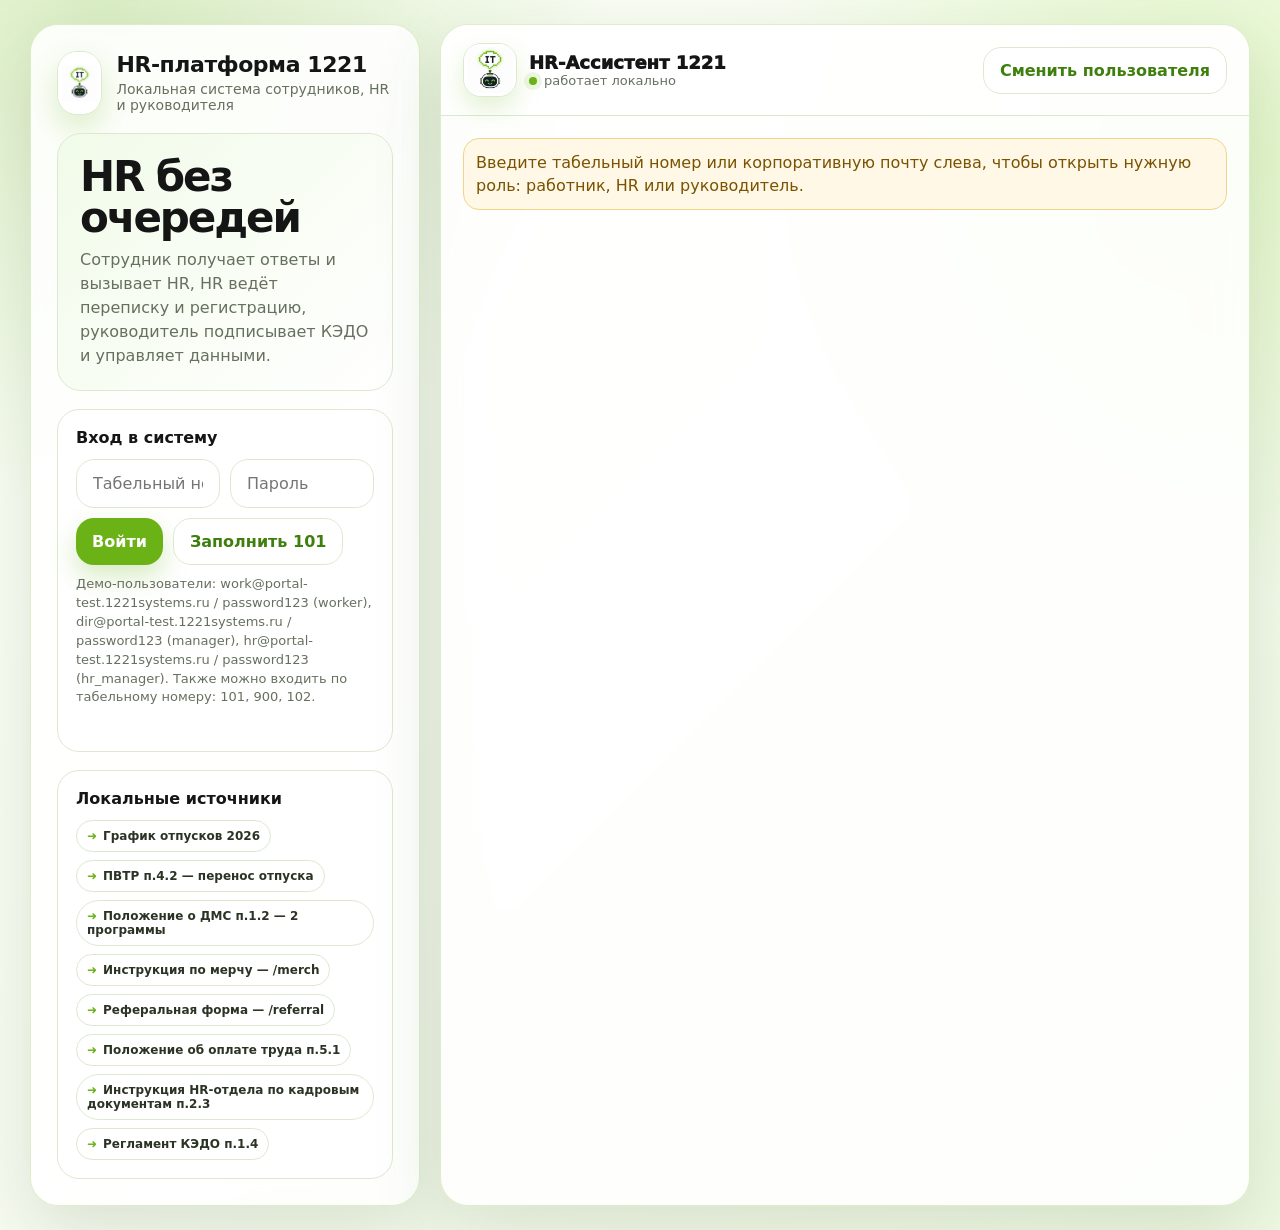
==== index.html @ bb14836f "МЕГА СУПЕР ОБНОВЛЕНИЕ КНОПКА ЧОРНЫЙ РАБОТАТЬ 2" ====
<!doctype html>
<html lang="ru">
<head>
    <meta charset="utf-8"/>
    <meta name="viewport" content="width=device-width, initial-scale=1"/>
    <title>HR‑платформа 1221</title>
    <style>
        :root {
            --green: #6AB216;
            --green-dark: #3f7f0d;
            --green-soft: #ecf8df;
            --green-neon: #9be53b;
            --ink: #151515;
            --ink-2: #2b3325;
            --muted: #66705f;
            --line: #dce9cf;
            --bg: #f7fbf1;
            --card: rgba(255, 255, 255, .88);
            --white: #fff;
            --danger: #b91c1c;
            --warn: #b7791f;
            --shadow: 0 24px 70px rgba(45, 76, 18, .14);
            --radius: 28px;
            --font: Inter, ui-sans-serif, system-ui, -apple-system, BlinkMacSystemFont, "Segoe UI", Arial, sans-serif;
        }

        * {
            box-sizing: border-box
        }

        html, body {
            min-height: 100%
        }

        body {
            margin: 0;
            font-family: var(--font);
            color: var(--ink);
            background: radial-gradient(circle at 8% 0%, rgba(106, 178, 22, .22), transparent 30%), radial-gradient(circle at 94% 12%, rgba(155, 229, 59, .22), transparent 28%), linear-gradient(135deg, #fbfff6 0%, var(--bg) 52%, #eef8e2 100%)
        }

        button, input, select, textarea {
            font: inherit
        }

        button {
            cursor: pointer;
            -webkit-tap-highlight-color: transparent
        }

        a {
            color: var(--green-dark);
            font-weight: 900;
            text-decoration: none
        }

        a:hover {
            text-decoration: underline
        }

        .shell {
            width: min(1220px, calc(100% - 32px));
            min-height: 100vh;
            margin: 0 auto;
            padding: 24px 0;
            display: grid;
            align-items: center
        }

        .app {
            display: grid;
            grid-template-columns:390px minmax(0, 1fr);
            gap: 20px;
            min-height: min(820px, calc(100vh - 48px))
        }

        .panel, .workspace {
            border: 1px solid rgba(106, 178, 22, .22);
            background: var(--card);
            border-radius: var(--radius);
            box-shadow: var(--shadow);
            backdrop-filter: blur(16px);
            overflow: hidden
        }

        .panel {
            padding: 26px;
            display: flex;
            flex-direction: column;
            gap: 18px
        }

        .workspace {
            display: grid;
            grid-template-rows:auto 1fr;
            min-width: 0
        }

        .brand {
            display: flex;
            gap: 14px;
            align-items: center
        }

        .logo {
            width: 64px;
            height: 64px;
            border-radius: 20px;
            display: grid;
            place-items: center;
            background: #fff;
            border: 1px solid var(--line);
            box-shadow: 0 14px 30px rgba(106, 178, 22, .22);
            overflow: hidden
        }

        .logo img {
            width: 100%;
            height: 100%;
            object-fit: contain;
            padding: 4px;
            background: #fff
        }

        .brand h1 {
            margin: 0;
            font-size: 22px;
            line-height: 1.05;
            letter-spacing: -.02em
        }

        .brand p {
            margin: 5px 0 0;
            color: var(--muted);
            font-size: 14px
        }

        .hero {
            padding: 22px;
            border-radius: 24px;
            background: linear-gradient(135deg, #f1fbe9, #fff);
            border: 1px solid var(--line)
        }

        .hero h2 {
            margin: 0 0 10px;
            font-size: clamp(28px, 5vw, 42px);
            line-height: .98;
            letter-spacing: -.05em
        }

        .hero p {
            margin: 0;
            color: var(--muted);
            line-height: 1.5
        }

        .card {
            padding: 18px;
            border-radius: 22px;
            border: 1px solid var(--line);
            background: rgba(255, 255, 255, .74)
        }

        .card h3 {
            margin: 0 0 12px;
            font-size: 16px
        }

        .row {
            display: flex;
            gap: 10px
        }

        .grid2 {
            display: grid;
            grid-template-columns:1fr 1fr;
            gap: 10px
        }

        .field {
            width: 100%;
            border: 1px solid var(--line);
            background: #fff;
            color: var(--ink);
            border-radius: 18px;
            outline: none;
            padding: 14px 16px;
            transition: .18s border, .18s box-shadow
        }

        .field:focus {
            border-color: var(--green);
            box-shadow: 0 0 0 4px rgba(106, 178, 22, .16)
        }

        textarea.field {
            min-height: 96px;
            resize: vertical
        }

        .btn {
            border: 0;
            border-radius: 18px;
            padding: 13px 16px;
            background: var(--green);
            color: #fff;
            font-weight: 900;
            transition: .18s transform, .18s filter, .18s box-shadow;
            box-shadow: 0 12px 26px rgba(106, 178, 22, .26);
            white-space: nowrap
        }

        .btn:hover {
            transform: translateY(-1px);
            filter: brightness(.98)
        }

        .btn.secondary {
            background: #fff;
            color: var(--green-dark);
            border: 1px solid var(--line);
            box-shadow: none
        }

        .btn.dark {
            background: var(--ink);
            box-shadow: 0 12px 26px rgba(21, 21, 21, .18);
            color: white;
        }

        .call-hr-btn {
            display: block;
            margin-left: auto;
            margin-right: auto;
            width: fit-content;
            min-width: 160px;
        }

        .btn.warn {
            background: #b7791f
        }

        .btn.danger {
            background: var(--danger)
        }

        .btn.small {
            padding: 8px 11px;
            border-radius: 13px;
            font-size: 13px
        }

        .hint {
            color: var(--muted);
            font-size: 13px;
            line-height: 1.45;
            margin-top: 10px
        }

        .error {
            color: var(--danger);
            font-size: 13px;
            min-height: 18px;
            margin-top: 8px
        }

        .ok {
            color: var(--green-dark);
            font-size: 13px;
            margin-top: 8px
        }

        .hidden {
            display: none !important
        }

        .employee-card {
            display: none
        }

        .employee-top {
            display: flex;
            gap: 12px;
            align-items: center
        }

        .mini-avatar {
            width: 48px;
            height: 48px;
            border-radius: 16px;
            background: var(--green-soft);
            color: var(--green-dark);
            display: grid;
            place-items: center;
            font-weight: 950;
            border: 1px solid var(--line)
        }

        .employee-name {
            font-weight: 950
        }

        .employee-meta {
            color: var(--muted);
            font-size: 13px;
            margin-top: 2px
        }

        .facts {
            display: grid;
            grid-template-columns:1fr 1fr;
            gap: 10px;
            margin-top: 14px
        }

        .fact {
            padding: 12px;
            border-radius: 16px;
            background: var(--green-soft);
            border: 1px solid var(--line)
        }

        .fact b {
            display: block;
            font-size: 20px;
            color: var(--green-dark)
        }

        .fact span {
            color: var(--muted);
            font-size: 12px
        }

        .role-pill {
            display: inline-flex;
            align-items: center;
            gap: 6px;
            padding: 6px 10px;
            border-radius: 999px;
            background: var(--green-soft);
            color: var(--green-dark);
            font-weight: 900;
            font-size: 12px;
            border: 1px solid var(--line)
        }

        .tag-list {
            display: flex;
            flex-wrap: wrap;
            gap: 8px
        }

        .tag {
            border: 1px solid var(--line);
            background: #fff;
            border-radius: 999px;
            padding: 8px 10px;
            color: var(--ink-2);
            font-size: 12px;
            font-weight: 750;
            text-align: left;
            transition: .18s border, .18s background, .18s transform, .18s color
        }

        .tag:hover {
            border-color: var(--green);
            background: var(--green-soft);
            color: var(--green-dark);
            transform: translateY(-1px)
        }

        .tag::before {
            content: "➜";
            color: var(--green);
            margin-right: 6px
        }

        .source-details {
            display: none;
            margin-top: 12px;
            padding: 14px;
            border: 1px dashed rgba(106, 178, 22, .45);
            border-radius: 18px;
            background: #fbfff6;
            color: var(--ink-2);
            line-height: 1.45;
            font-size: 13px
        }

        .source-details b {
            display: block;
            margin-bottom: 6px;
            color: var(--green-dark)
        }

        .topbar {
            padding: 18px 22px;
            border-bottom: 1px solid var(--line);
            display: flex;
            align-items: center;
            justify-content: space-between;
            gap: 12px;
            background: rgba(255, 255, 255, .62)
        }

        .bot-id {
            display: flex;
            gap: 12px;
            align-items: center;
            min-width: 0
        }

        .bot-avatar {
            flex: 0 0 auto;
            width: 54px;
            height: 54px;
            border-radius: 18px;
            display: grid;
            place-items: center;
            background: #fff;
            border: 1px solid var(--line);
            overflow: hidden;
            box-shadow: 0 12px 24px rgba(106, 178, 22, .18)
        }

        .bot-avatar img {
            width: 100%;
            height: 100%;
            object-fit: contain;
            padding: 3px;
            background: #fff
        }

        .bot-name {
            font-weight: 950;
            font-size: 18px;
            white-space: nowrap;
            overflow: hidden;
            text-overflow: ellipsis
        }

        .bot-status {
            color: var(--muted);
            font-size: 13px;
            display: flex;
            align-items: center;
            gap: 7px
        }

        .dot {
            width: 8px;
            height: 8px;
            border-radius: 50%;
            background: var(--green);
            box-shadow: 0 0 0 5px rgba(106, 178, 22, .12)
        }

        .content {
            min-height: 0;
            overflow: auto;
            padding: 22px
        }

        .tabs {
            display: flex;
            gap: 8px;
            flex-wrap: wrap
        }

        .tab {
            border: 1px solid var(--line);
            background: #fff;
            color: var(--ink-2);
            border-radius: 999px;
            padding: 9px 12px;
            font-weight: 900;
            font-size: 13px
        }

        .tab.active {
            background: var(--green);
            color: #fff;
            border-color: var(--green)
        }

        .chat-layout {
            display: grid;
            grid-template-rows:1fr auto auto;
            height: 100%;
            min-height: 600px
        }

        .messages {
            padding: 24px;
            overflow: auto;
            display: flex;
            flex-direction: column;
            gap: 14px;
            scroll-behavior: smooth
        }

        .msg-row {
            display: flex;
            gap: 10px;
            align-items: flex-end;
            max-width: 82%
        }

        .msg-row.user {
            align-self: flex-end;
            flex-direction: row-reverse
        }

        .msg-row.bot {
            align-self: flex-start
        }

        .bubble {
            padding: 14px 16px;
            border-radius: 20px;
            line-height: 1.48;
            white-space: pre-wrap;
            box-shadow: 0 10px 28px rgba(45, 76, 18, .08);
            border: 1px solid var(--line)
        }

        .bot .bubble {
            background: #fff;
            border-bottom-left-radius: 6px
        }

        .user .bubble {
            background: var(--green);
            color: #fff;
            border-color: var(--green);
            border-bottom-right-radius: 6px
        }

        .msg-avatar {
            width: 34px;
            height: 34px;
            border-radius: 12px;
            display: grid;
            place-items: center;
            background: var(--green-soft);
            color: var(--green-dark);
            font-size: 12px;
            font-weight: 950;
            flex: 0 0 auto;
            border: 1px solid var(--line);
            overflow: hidden
        }

        .msg-avatar img {
            width: 100%;
            height: 100%;
            object-fit: contain;
            padding: 2px;
            background: #fff
        }

        .user .msg-avatar {
            background: #fff;
            color: var(--green-dark)
        }

        .source {
            display: block;
            margin-top: 10px;
            padding-top: 10px;
            color: var(--green-dark);
            border-top: 1px dashed rgba(106, 178, 22, .36);
            font-size: 13px;
            font-style: italic
        }

        .quick {
            display: flex;
            flex-wrap: wrap;
            gap: 8px;
            padding: 0 24px 16px
        }

        .quick button {
            border: 1px solid var(--line);
            background: #fff;
            color: var(--ink-2);
            border-radius: 999px;
            padding: 9px 12px;
            font-size: 13px;
            font-weight: 750
        }

        .quick button::before {
            content: "➜";
            color: var(--green);
            margin-right: 6px
        }

        .composer {
            padding: 18px;
            display: flex;
            gap: 10px;
            border-top: 1px solid var(--line);
            background: rgba(255, 255, 255, .62)
        }

        .send-btn {
            width: 58px;
            display: grid;
            place-items: center;
            padding: 0;
            color: white
        }

        .pixel-arrow {
            display: inline-grid;
            grid-template-columns:repeat(5, 5px);
            grid-template-rows:repeat(5, 5px);
            width: 25px;
            height: 25px
        }

        .pixel-arrow i {
            width: 5px;
            height: 5px;
            display: block
        }

        .pixel-arrow i.on {
            background: currentColor
        }

        .typing {
            display: inline-flex;
            gap: 5px;
            align-items: center;
            padding: 4px 0
        }

        .typing span {
            width: 7px;
            height: 7px;
            border-radius: 50%;
            background: var(--green);
            animation: bounce 1s infinite ease-in-out
        }

        .typing span:nth-child(2) {
            animation-delay: .15s
        }

        .typing span:nth-child(3) {
            animation-delay: .3s
        }

        @keyframes bounce {
            0%, 80%, 100% {
                transform: translateY(0);
                opacity: .35
            }
            40% {
                transform: translateY(-5px);
                opacity: 1
            }
        }

        .module-grid {
            display: grid;
            grid-template-columns:repeat(2, minmax(0, 1fr));
            gap: 16px
        }

        .module {
            padding: 18px;
            border: 1px solid var(--line);
            background: #fff;
            border-radius: 24px
        }

        .module h3 {
            margin: 0 0 12px;
            font-size: 18px
        }

        .table-wrap {
            overflow: auto;
            border: 1px solid var(--line);
            border-radius: 18px;
            background: #fff
        }

        .data-table {
            width: 100%;
            border-collapse: collapse;
            min-width: 760px
        }

        .data-table th, .data-table td {
            padding: 12px;
            border-bottom: 1px solid var(--line);
            text-align: left;
            vertical-align: top;
            font-size: 14px
        }

        .data-table th {
            background: #f4faec;
            color: var(--green-dark);
            font-weight: 950
        }

        .data-table tr:last-child td {
            border-bottom: 0
        }

        .list {
            display: flex;
            flex-direction: column;
            gap: 10px
        }

        .item {
            border: 1px solid var(--line);
            border-radius: 18px;
            background: #fff;
            padding: 14px
        }

        .item-head {
            display: flex;
            justify-content: space-between;
            gap: 10px;
            align-items: flex-start
        }

        .muted {
            color: var(--muted)
        }

        .status {
            font-weight: 950;
            border-radius: 999px;
            padding: 5px 9px;
            font-size: 12px;
            background: var(--green-soft);
            color: var(--green-dark);
            border: 1px solid var(--line)
        }

        .status.pending {
            background: #fff8e7;
            color: #8a5a00
        }

        .status.signed {
            background: var(--green-soft);
            color: var(--green-dark)
        }

        .status.draft {
            background: #eef2ff;
            color: #3730a3
        }

        .hr-chat {
            display: grid;
            grid-template-columns:260px 1fr;
            gap: 14px;
            height: 100%;
            min-height: 570px
        }

        .chat-list {
            border: 1px solid var(--line);
            border-radius: 22px;
            background: #fff;
            padding: 10px;
            overflow: auto
        }

        .chat-person {
            width: 100%;
            text-align: left;
            border: 1px solid transparent;
            background: #fff;
            border-radius: 16px;
            padding: 10px;
            margin-bottom: 8px
        }

        .chat-person.active, .chat-person:hover {
            border-color: var(--green);
            background: var(--green-soft)
        }

        .chat-panel {
            border: 1px solid var(--line);
            border-radius: 22px;
            background: #fff;
            display: grid;
            grid-template-rows:auto 1fr auto;
            overflow: hidden
        }

        .chat-panel-head {
            padding: 14px 16px;
            border-bottom: 1px solid var(--line);
            display: flex;
            justify-content: space-between;
            align-items: center;
            gap: 10px
        }

        .hr-messages {
            padding: 16px;
            overflow: auto;
            display: flex;
            flex-direction: column;
            gap: 10px
        }

        .hr-msg {
            max-width: 75%;
            padding: 10px 12px;
            border-radius: 16px;
            background: #f7fbf1;
            border: 1px solid var(--line);
            white-space: pre-wrap
        }

        .hr-msg.me {
            align-self: flex-end;
            background: var(--green);
            color: #fff;
            border-color: var(--green)
        }

        .hr-msg.them {
            align-self: flex-start
        }

        .hr-composer {
            padding: 12px;
            border-top: 1px solid var(--line);
            display: flex;
            gap: 8px
        }

        .form-grid {
            display: grid;
            grid-template-columns:repeat(2, minmax(0, 1fr));
            gap: 10px
        }

        .full {
            grid-column: 1/-1
        }

        .kedo-form {
            display: grid;
            gap: 10px
        }

        .divider {
            height: 1px;
            background: var(--line);
            margin: 12px 0
        }

        .notice {
            padding: 12px;
            border-radius: 16px;
            background: #fff8e7;
            border: 1px solid #f1d48a;
            color: #7a5200;
            line-height: 1.45
        }

        @media (max-width: 980px) {
            .shell {
                width: min(100% - 20px, 760px);
                padding: 10px 0;
                align-items: start
            }

            .app {
                grid-template-columns:1fr;
                min-height: auto
            }

            .panel {
                order: 2;
                padding: 18px
            }

            .workspace {
                order: 1;
                min-height: 70vh
            }

            .module-grid {
                grid-template-columns:1fr
            }

            .hr-chat {
                grid-template-columns:1fr;
                height: auto
            }

            .msg-row {
                max-width: 94%
            }

            .messages {
                padding: 16px
            }

            .quick {
                padding: 0 16px 12px
            }

            .composer {
                padding: 12px
            }

            .topbar {
                padding: 16px
            }

            .content {
                padding: 16px
            }
        }

        @media (max-width: 560px) {
            .brand h1 {
                font-size: 19px
            }

            .hero {
                display: none
            }

            .row, .grid2, .form-grid {
                grid-template-columns:1fr;
                flex-direction: column
            }

            .btn {
                width: 100%
            }

            .send-btn {
                width: 54px;
                min-width: 54px
            }

            .composer .btn {
                width: 54px
            }

            .facts {
                grid-template-columns:1fr
            }

            .bot-name {
                font-size: 16px
            }

            .bot-status {
                display: none
            }

            .topbar {
                align-items: flex-start
            }

            .data-table {
                min-width: 700px
            }

            .tabs {
                overflow: auto;
                flex-wrap: nowrap;
                padding-bottom: 4px
            }

            .tab {
                white-space: nowrap
            }
        }

        @media (max-width: 720px) {
            body {
                overflow-x: hidden;
            }

            .app, .shell, .layout, .dashboard, .workspace {
                width: 100%;
                max-width: 100%;
                overflow-x: hidden;
            }

            .topbar, .app-header, .role-header, .cabinet-header, header {
                display: flex;
                align-items: center;
                gap: 10px;
                padding: 14px 12px;
                flex-wrap: wrap;
            }

            .topbar .brand, .app-header .brand, .cabinet-title, .role-title {
                min-width: 0;
                flex: 1 1 180px;
            }

            .topbar h1, .app-header h1, .cabinet-header h1, .role-header h1 {
                font-size: 22px;
                line-height: 1.15;
                margin: 0;
                white-space: normal;
                word-break: normal;
            }

            .logo, .bot-logo, .brand-logo, .avatar, .bot-avatar {
                width: 54px !important;
                height: 54px !important;
                min-width: 54px !important;
                border-radius: 18px;
                object-fit: contain;
                padding: 6px;
                background: #fff;
            }

            .logout-btn, .change-user-btn, button[onclick*="logout"], button[onclick*="switchUser"] {
                flex: 1 1 100%;
                width: 100%;
                min-height: 46px;
                margin-top: 8px;
                font-size: 15px;
                border-radius: 18px;
            }

            .tabs, .nav-tabs, .role-tabs, .quick-tabs {
                display: flex;
                gap: 8px;
                overflow-x: auto;
                padding: 8px 12px 12px;
                scrollbar-width: none;
            }

            .tabs::-webkit-scrollbar, .nav-tabs::-webkit-scrollbar, .role-tabs::-webkit-scrollbar, .quick-tabs::-webkit-scrollbar {
                display: none;
            }

            .tabs button, .nav-tabs button, .role-tabs button, .quick-tabs button {
                flex: 0 0 auto;
                white-space: nowrap;
                min-height: 42px;
                padding: 10px 16px;
                font-size: 14px;
                border-radius: 999px;
            }

            .chat, .chat-panel, .messages, .chat-messages {
                padding: 12px;
                width: 100%;
                max-width: 100%;
                overflow-x: hidden;
            }

            .message, .msg, .bubble, .message-bubble {
                max-width: 82% !important;
                font-size: 15px;
                line-height: 1.45;
                word-break: break-word;
            }

            .message.user, .msg.user, .bubble.user {
                margin-left: auto;
            }

            .message.bot, .msg.bot, .bubble.bot {
                margin-right: auto;
            }

            .chat-row, .message-row {
                gap: 8px;
                max-width: 100%;
            }

            .chat-row .avatar, .message-row .avatar, .bot-message .avatar {
                width: 34px !important;
                height: 34px !important;
                min-width: 34px !important;
                border-radius: 12px;
                padding: 4px;
            }

            .input-bar, .chat-input, .composer {
                position: sticky;
                bottom: 0;
                display: flex;
                gap: 8px;
                padding: 10px;
                background: rgba(250, 255, 246, 0.96);
                backdrop-filter: blur(10px);
            }

            .input-bar input, .chat-input input, .composer input, textarea {
                min-width: 0;
                flex: 1;
                font-size: 15px;
                border-radius: 16px;
            }

            .send-btn, .input-bar button, .chat-input button, .composer button {
                width: 48px;
                min-width: 48px;
                height: 48px;
                border-radius: 16px;
                padding: 0;
            }

            .card, .panel, .section, .source-card {
                border-radius: 22px;
                padding: 16px;
            }

            table {
                display: block;
                width: 100%;
                overflow-x: auto;
                white-space: nowrap;
            }
        }
    </style>
</head>
<body>
<div class="shell">
    <section class="app">
        <aside class="panel">
            <div class="brand">
                <div class="logo"><img src="assets/robot-logo.png" alt="Логотип HR-Ассистента"></div>
                <div><h1>HR‑платформа 1221</h1>
                    <p>Локальная система сотрудников, HR и руководителя</p></div>
            </div>
            <div class="hero"><h2>HR без очередей</h2>
                <p>Сотрудник получает ответы и вызывает HR, HR ведёт переписку и регистрацию, руководитель подписывает
                    КЭДО и управляет данными.</p></div>
            <div class="card" id="loginCard"><h3>Вход в систему</h3>
                <div class="row"><input class="field" id="loginInput" placeholder="Табельный номер или почта"><input
                        class="field" id="passwordInput" type="password" placeholder="Пароль"></div>
                <div class="row" style="margin-top:10px">
                    <button class="btn" id="loginBtn">Войти</button>
                    <button class="btn secondary" id="demoBtn">Заполнить 101</button>
                </div>
                <div class="hint">Демо-пользователи: work@portal-test.1221systems.ru / password123 (worker),
                    dir@portal-test.1221systems.ru / password123 (manager), hr@portal-test.1221systems.ru / password123
                    (hr_manager). Также можно входить по табельному номеру: 101, 900, 102.
                </div>
                <div class="error" id="loginError"></div>
            </div>
            <div class="card employee-card" id="profileCard">
                <div class="employee-top">
                    <div class="mini-avatar" id="profileAvatar">—</div>
                    <div>
                        <div class="employee-name" id="profileName">—</div>
                        <div class="employee-meta" id="profileMeta">—</div>
                        <div style="margin-top:6px"><span class="role-pill" id="profileRole">—</span></div>
                    </div>
                </div>
                <div class="facts">
                    <div class="fact"><b id="profileVacation">—</b><span>дней отпуска</span></div>
                    <div class="fact"><b id="profileTab">—</b><span>табельный номер</span></div>
                </div>
            </div>
            <div class="card" id="sourcesCard"><h3>Локальные источники</h3>
                <div class="tag-list" id="sourceTags"></div>
                <div class="source-details" id="sourceDetails"></div>
            </div>
        </aside>
        <main class="workspace">
            <header class="topbar">
                <div class="bot-id">
                    <div class="bot-avatar"><img src="assets/robot-logo.png" alt="HR-Ассистент 1221"></div>
                    <div>
                        <div class="bot-name" id="workspaceTitle">HR‑Ассистент 1221</div>
                        <div class="bot-status"><span class="dot"></span><span
                                id="workspaceStatus">работает локально</span></div>
                    </div>
                </div>
                <button class="btn secondary" id="logoutBtn">Сменить пользователя</button>
            </header>
            <div class="content" id="content"></div>
        </main>
    </section>
</div>
<script>
    const $ = id => document.getElementById(id);
    const logo = 'assets/robot-logo.png';
    const defaultUsers = [
        {
            id: '101',
            tab: '101',
            email: 'work@portal-test.1221systems.ru',
            password: 'password123',
            role: 'employee',
            fullName: 'Иван Иванов',
            firstName: 'Иван',
            lastName: 'Иванов',
            aliases: ['иван', 'ивана', 'ивану', 'иванов', 'иванова', 'иванову', 'ивановым', 'иванове'],
            vacationDays: 21,
            vacationTotalDays: 28,
            vacationStart: '03.08.2026',
            vacationEnd: '16.08.2026',
            birthday: null,
            children: null,
            isHR: false
        },
        {
            id: '102',
            tab: '102',
            email: 'hr@portal-test.1221systems.ru',
            password: 'password123',
            role: 'hr',
            fullName: 'Мария Директорова',
            firstName: 'Мария',
            lastName: 'Директорова',
            aliases: ['мария', 'марии', 'марию', 'директорова', 'директоровой', 'директорову', 'директоровым', 'директорове'],
            vacationDays: 14,
            vacationTotalDays: 28,
            vacationStart: '',
            vacationEnd: '',
            birthday: '12.05',
            children: null,
            isHR: true
        },
        {
            id: '103',
            tab: '103',
            email: 'petrov@portal-test.1221systems.ru',
            password: 'password123',
            role: 'employee',
            fullName: 'Андрей Петров',
            firstName: 'Андрей',
            lastName: 'Петров',
            aliases: ['андрей', 'андрея', 'андрею', 'петров', 'петрова', 'петрову', 'петровым', 'петрове'],
            vacationDays: 0,
            vacationTotalDays: 28,
            vacationStart: '',
            vacationEnd: '',
            birthday: null,
            children: '3 ребенка (8, 12, 15 лет)',
            isHR: false
        },
        {
            id: '900',
            tab: '900',
            email: 'dir@portal-test.1221systems.ru',
            password: 'password123',
            role: 'manager',
            fullName: 'Ольга Руководитель',
            firstName: 'Ольга',
            lastName: 'Руководитель',
            aliases: ['ольга', 'руководитель', 'руководителя'],
            vacationDays: 28,
            vacationTotalDays: 28,
            vacationStart: '',
            vacationEnd: '',
            birthday: null,
            children: null,
            isHR: false
        }
    ];
    const knowledgeBase = {
        vacation: {
            title: 'График отпусков 2026',
            summary: 'Персональный остаток отпуска и даты ближайшего отпуска.',
            path: '/docs/vacation-2026.pdf',
            example: 'Сколько у меня осталось дней отпуска?'
        },
        vacationTransfer: {
            title: 'ПВТР п.4.2 – перенос отпуска',
            summary: 'Перенос оформляется заявлением после согласования с руководителем и HR.',
            path: '/docs/pvtr.pdf#p4.2',
            example: 'Как перенести отпуск?'
        },
        sickLeave: {
            title: 'Положение об оплате больничных п.3.1',
            summary: 'Больничный оплачивается по электронному листку нетрудоспособности.',
            path: '/docs/sick-leave.docx#p3.1',
            example: 'Как оплачивается больничный?'
        },
        payslip: {
            title: 'Инструкция «Расчётный лист» п.2.1',
            summary: 'Расчётный лист скачивается в личном кабинете в разделе «Зарплата».',
            path: '/portal/payroll/payslip',
            example: 'Где скачать расчетный лист?'
        },
        merch: {
            title: 'Инструкция по мерчу – /merch',
            summary: 'Заказ мерча оформляется через раздел /merch с выбором товара и размера.',
            path: '/merch',
            example: 'Как заказать мерч?'
        },
        dms: {
            title: 'Положение о ДМС п.1.2 – 2 программы',
            summary: 'Доступны базовая и расширенная программы ДМС.',
            path: '/benefits/dms',
            example: 'Какие программы ДМС есть?'
        },
        referral: {
            title: 'Реферальная форма – /referral',
            summary: 'Рекомендация кандидата оформляется через форму /referral.',
            path: '/referral',
            example: 'Как порекомендовать друга?'
        },
        advance: {
            title: 'Положение об оплате труда п.5.1',
            summary: 'Аванс выплачивается 25 числа, зарплата — 10 числа следующего месяца.',
            path: '/docs/payroll-policy.docx#p5.1',
            example: 'Сколько дней до аванса?'
        },
        certificate: {
            title: 'Инструкция HR-отдела по кадровым документам п.2.3',
            summary: 'Справки передаются в HR лично, сканом или через внутреннюю форму.',
            path: '/docs/hr-documents.docx#p2.3',
            example: 'Куда нести справку?'
        },
        birthday: {
            title: 'Персональная карточка сотрудника',
            summary: 'Даты рождения берутся из карточек сотрудников локальной базы.',
            path: '/local/employees',
            example: 'Когда день рождения Директоровой?'
        },
        children: {
            title: 'Персональная карточка сотрудника',
            summary: 'Данные о детях берутся только из карточек сотрудников локальной базы.',
            path: '/local/employees',
            example: 'Сколько детей у Петрова?'
        },
        kedo: {
            title: 'Регламент КЭДО п.1.4',
            summary: 'Работник отправляет заявление, руководитель подписывает его в локальном кабинете.',
            path: '/docs/kedo-regulation.docx#p1.4',
            example: 'Отправить заявление на отпуск'
        },
        fallback: {
            title: 'Контакт HR-поддержки',
            summary: 'Если ответа нет в базе, вопрос передаётся HR.',
            path: 'mailto:hr@1221systems.ru',
            example: 'Написать в HR'
        }
    };
    const sourceKeys = ['vacation', 'vacationTransfer', 'dms', 'merch', 'referral', 'advance', 'certificate', 'kedo'];
    const hrContact = 'hr@1221systems.ru';
    let state, currentUser, selectedHrChat = null, currentTab = '';

    function loadState() {
        try {
            state = JSON.parse(localStorage.getItem('hr1221State') || 'null')
        } catch (e) {
        }
        if (!state) {
            state = {users: defaultUsers, hrChats: {}, requests: {}, applications: [], botMessages: {}};
            saveState()
        }
        ensureState()
    }

    function ensureState() {
        state.users = state.users || [];
        state.hrChats = state.hrChats || {};
        state.requests = state.requests || {};
        state.applications = state.applications || [];
        state.botMessages = state.botMessages || {};
        // Мягкая миграция демо-пользователей: сохраняет созданных пользователей, но чинит обязательные демо-аккаунты.
        defaultUsers.forEach(seed => {
            let u = state.users.find(x => String(x.tab) === String(seed.tab) || normalize(x.email) === normalize(seed.email) || String(x.id) === String(seed.id));
            if (!u) {
                state.users.push({...seed});
                return;
            }
            Object.assign(u, {
                id: seed.id,
                tab: seed.tab,
                email: seed.email,
                password: seed.password,
                role: seed.role,
                isHR: seed.isHR,
                firstName: seed.firstName,
                lastName: seed.lastName
            });
            if (!u.fullName) u.fullName = seed.fullName;
            if (u.vacationDays === undefined || u.vacationDays === null) u.vacationDays = seed.vacationDays;
            if (!u.vacationTotalDays) u.vacationTotalDays = seed.vacationTotalDays;
            if (!u.vacationStart) u.vacationStart = seed.vacationStart;
            if (!u.vacationEnd) u.vacationEnd = seed.vacationEnd;
            if (!u.aliases || !u.aliases.length) u.aliases = seed.aliases;
            if (!u.birthday) u.birthday = seed.birthday;
            if (!u.children) u.children = seed.children;
        });
        state.users.forEach(u => {
            if (!u.id) u.id = u.tab;
            if (u.role === 'hr') u.isHR = true;
            if (!u.password) u.password = 'password123';
            if (!u.vacationTotalDays) u.vacationTotalDays = 28;
            if (!u.aliases) u.aliases = makeAliases(u.fullName || '')
        });
    }

    function saveState() {
        localStorage.setItem('hr1221State', JSON.stringify(state))
    }

    function initials(n) {
        return (n || '??').split(' ').filter(Boolean).slice(0, 2).map(x => x[0]).join('').toUpperCase()
    }

    function normalize(t) {
        return String(t || '').toLowerCase().replace(/ё/g, 'е').replace(/[.,!?;:()«»"']/g, ' ').replace(/\s+/g, ' ').trim()
    }

    function makeAliases(name) {
        const n = normalize(name).split(' ');
        const arr = [...n];
        n.forEach(x => {
            arr.push(x + 'а', x + 'у', x + 'ой', x + 'ым', x + 'е')
        });
        return [...new Set(arr.filter(Boolean))]
    }

    function roleName(r) {
        return r === 'manager' ? 'Руководитель' : r === 'hr' ? 'HR' : 'Работник'
    }

    function roleHint() {
        return currentUser ? `${roleName(currentUser.role)} • локальный режим` : 'работает локально'
    }

    function setProfile() {
        const shown = !!currentUser;
        $('profileCard').style.display = shown ? 'block' : 'none';
        if (!shown) return;
        $('profileAvatar').textContent = initials(currentUser.fullName);
        $('profileName').textContent = currentUser.fullName;
        $('profileMeta').textContent = `${currentUser.email} • таб. № ${currentUser.tab}`;
        $('profileRole').textContent = roleName(currentUser.role);
        $('profileVacation').textContent = currentUser.vacationDays ?? '—';
        $('profileTab').textContent = currentUser.tab;
        $('workspaceStatus').textContent = roleHint()
    }

    function renderSources() {
        const box = $('sourceTags');
        box.innerHTML = '';
        sourceKeys.forEach(k => {
            const b = document.createElement('button');
            b.className = 'tag';
            b.type = 'button';
            b.textContent = knowledgeBase[k].title.replace(' – ', ' — ');
            b.onclick = () => openSource(k);
            box.appendChild(b)
        })
    }

    function openSource(k) {
        const s = knowledgeBase[k];
        const d = $('sourceDetails');
        d.style.display = 'block';
        d.innerHTML = `<b>${s.title}</b><div>${s.summary}</div><div style="margin-top:8px">Путь: <a href="#">${s.path}</a></div><div style="margin-top:8px">Пример: «${s.example}»</div>`;
        if (currentUser?.role === 'employee') botReply(`Открываю локальный источник: ${s.title}\n\n${s.summary}\n\nПуть в демо-базе: ${s.path}\n\nМожете спросить: «${s.example}».`, s.title)
    }

    function login() {
        const login = normalize($('loginInput').value);
        const pass = $('passwordInput').value || '';
        const u = state.users.find(x => normalize(x.tab) === login || normalize(x.email) === login);
        if (!u || u.password !== pass) {
            $('loginError').textContent = 'Пользователь не найден или пароль неверный.';
            return
        }
        $('loginError').textContent = '';
        currentUser = u;
        setProfile();
        renderApp()
    }

    function logout() {
        currentUser = null;
        selectedHrChat = null;
        setProfile();
        $('content').innerHTML = '<div class="notice">Введите табельный номер или корпоративную почту слева, чтобы открыть нужную роль: работник, HR или руководитель.</div>';
        $('workspaceTitle').textContent = 'HR‑Ассистент 1221';
        $('workspaceStatus').textContent = 'работает локально'
    }

    $('loginBtn').onclick = login;
    $('passwordInput').addEventListener('keydown', e => {
        if (e.key === 'Enter') login()
    });
    $('loginInput').addEventListener('keydown', e => {
        if (e.key === 'Enter') login()
    });
    $('logoutBtn').onclick = logout;
    $('demoBtn').onclick = () => {
        $('loginInput').value = 'work@portal-test.1221systems.ru';
        $('passwordInput').value = 'password123'
    };

    function renderApp() {
        if (!currentUser) return logout();
        if (currentUser.role === 'manager') renderManager(); else if (currentUser.role === 'hr') renderHR(); else renderEmployee()
    }

    function setWorkspace(title) {
        $('workspaceTitle').textContent = title;
        $('workspaceStatus').textContent = roleHint()
    }

    function employeeTabs(active = 'bot') {
        currentTab = active;
        return `<div class="tabs"><button class="tab ${active === 'bot' ? 'active' : ''}" onclick="renderEmployee('bot')">HR‑бот</button><button class="tab ${active === 'hrchat' ? 'active' : ''}" onclick="renderEmployee('hrchat')">Чат с HR</button><button class="tab ${active === 'kedo' ? 'active' : ''}" onclick="renderEmployee('kedo')">КЭДО</button></div>`
    }

    function managerTabs(active = 'users') {
        return `<div class="tabs"><button class="tab ${active === 'users' ? 'active' : ''}" onclick="renderManager('users')">Работники</button><button class="tab ${active === 'register' ? 'active' : ''}" onclick="renderManager('register')">Регистрация</button><button class="tab ${active === 'docs' ? 'active' : ''}" onclick="renderManager('docs')">Подписание документов</button></div>`
    }

    function hrTabs(active = 'chats') {
        return `<div class="tabs"><button class="tab ${active === 'chats' ? 'active' : ''}" onclick="renderHR('chats')">Переписка</button><button class="tab ${active === 'users' ? 'active' : ''}" onclick="renderHR('users')">Работники</button><button class="tab ${active === 'register' ? 'active' : ''}" onclick="renderHR('register')">Регистрация</button></div>`
    }

    function renderEmployee(tab = 'bot') {
        setWorkspace('Кабинет работника');
        if (tab === 'bot') return renderEmployeeBot();
        if (tab === 'hrchat') return renderWorkerHrChat();
        if (tab === 'kedo') return renderWorkerKedo()
    }

    function renderEmployeeBot() {
        const messages = state.botMessages[currentUser.id] || [];
        let html = `${employeeTabs('bot')}<div class="chat-layout"><div class="messages" id="messages"></div><div class="quick" id="quick"></div><form class="composer" id="composer"><input class="field" id="questionInput" placeholder="Напишите вопрос HR‑Ассистенту 1221" autocomplete="off"><button class="btn send-btn" aria-label="Отправить"><span class="pixel-arrow"><i></i><i></i><i class="on"></i><i></i><i></i><i></i><i></i><i></i><i class="on"></i><i></i><i class="on"></i><i class="on"></i><i class="on"></i><i class="on"></i><i class="on"></i><i></i><i></i><i></i><i class="on"></i><i></i><i></i><i></i><i class="on"></i><i></i><i></i></span></button></form></div>`;
        $('content').innerHTML = html;
        const box = $('messages');
        if (!messages.length) {
            botReply(`👋 Здравствуйте, ${currentUser.fullName}!\nЯ HR‑Ассистент 1221. Работаю локально и отвечаю по базе знаний HR.\nЧем могу помочь?\nНапример, вы можете спросить:\n• Сколько у меня дней отпуска?\n• Хочу в отпуск летом\n• Куда нести справку?\n• Сколько дней до аванса?\n• Как порекомендовать друга?`, 'Локальная база сотрудников 1221', false)
        } else messages.forEach(m => addChatBubble(box, m.role, m.text, m.source, false));
        renderQuick();
        $('composer').onsubmit = e => {
            e.preventDefault();
            askBot()
        };
        setTimeout(() => box.scrollTop = box.scrollHeight, 0)
    }

    function addChatBubble(box, role, text, source, store = true) {
        const row = document.createElement('div');
        row.className = `msg-row ${role}`;
        const av = document.createElement('div');
        av.className = 'msg-avatar';
        if (role === 'bot') {
            av.innerHTML = `<img src="${logo}" alt="бот">`
        } else av.textContent = initials(currentUser?.fullName || 'Я');
        const b = document.createElement('div');
        b.className = 'bubble';
        b.textContent = text;
        if (source) {
            const s = document.createElement('span');
            s.className = 'source';
            s.textContent = `Основание: ${source}`;
            b.appendChild(s)
        }
        row.append(av, b);
        box.appendChild(row);
        box.scrollTop = box.scrollHeight;
        if (store && currentUser?.role === 'employee') {
            state.botMessages[currentUser.id] = state.botMessages[currentUser.id] || [];
            state.botMessages[currentUser.id].push({role, text, source});
            saveState()
        }
    }

    function botReply(text, source, store = true) {
        const box = $('messages');
        if (!box) return;
        const typing = document.createElement('div');
        typing.className = 'msg-row bot';
        typing.innerHTML = `<div class="msg-avatar"><img src="${logo}" alt="бот"></div><div class="bubble"><span class="typing"><span></span><span></span><span></span></span></div>`;
        box.appendChild(typing);
        box.scrollTop = box.scrollHeight;
        setTimeout(() => {
            typing.remove();
            addChatBubble(box, 'bot', text, source, store)
        }, 220)
    }

    function renderQuick() {
        const q = ['Сколько у меня дней отпуска?', 'Остаток отпуска', 'Сколько дней до аванса?', 'Как оплачивается больничный?', 'Где скачать расчетный лист?', 'Вызвать HR'];
        const quick = $('quick');
        quick.innerHTML = '';
        q.forEach(x => {
            const b = document.createElement('button');
            b.type = 'button';
            b.textContent = x;
            b.onclick = () => {
                if (x === 'Вызвать HR') callHR(); else askBot(x)
            };
            quick.appendChild(b)
        });
        const hr = document.createElement('button');
        hr.className = 'btn dark small call-hr-btn';
        hr.textContent = 'Вызвать HR';
        hr.onclick = callHR;
        quick.appendChild(hr)
    }

    function askBot(text) {
        const input = $('questionInput');
        const q = (text || input.value).trim();
        if (!q) return;
        addChatBubble($('messages'), 'user', q, '');
        if (input) input.value = '';
        const r = answerQuestion(q);
        botReply(r.text, r.source, true);
        if (r.hrButton) {
            setTimeout(() => {
                const btn = document.createElement('button');
                btn.className = 'btn dark small call-hr-btn';
                btn.textContent = 'Вызвать HR';
                btn.onclick = callHR;
                const box = $('messages');
                const row = document.createElement('div');
                row.className = 'msg-row bot';
                row.innerHTML = `<div class="msg-avatar"><img src="${logo}"></div>`;
                const bub = document.createElement('div');
                bub.className = 'bubble';
                bub.textContent = 'Могу передать вопрос HR.';
                bub.appendChild(document.createElement('br'));
                bub.appendChild(btn);
                row.appendChild(bub);
                box.appendChild(row);
                box.scrollTop = box.scrollHeight
            }, 260)
        }
    }

    function findMentioned(text) {
        const n = normalize(text);
        return state.users.find(u => (u.aliases || []).some(a => a && n.includes(normalize(a))))
    }

    function has(t, arr) {
        return arr.some(x => t.includes(x))
    }

    function detectIntent(raw) {
        const t = normalize(raw);
        const hasVacation = t.includes('отпуск');
        const asksDays = /сколько|остат|остал|дн(ей|я|и)|мой/.test(t);
        if (has(t, ['сколько дней до аванс', 'через сколько аванс', 'до аванса'])) return 'advanceDays';
        if (has(t, ['когда аванс', 'аванс'])) return 'advance';
        if (hasVacation && /всего|положено|за год|годовой/.test(t)) return 'vacationTotal';
        if (hasVacation && asksDays) return 'vacationBalance';
        if (has(t, ['сколько у меня дней отпуска', 'сколько дней отпуска', 'остаток отпуска', 'сколько осталось отпуска', 'сколько отпуска', 'мой отпуск', 'дни отпуска'])) return 'vacationBalance';
        if (has(t, ['хочу в отпуск', 'летом в отпуск', 'отпуск летом'])) return 'vacationPlan';
        if (has(t, ['перенести отпуск', 'перенос отпуска'])) return 'transfer';
        if (has(t, ['день рождения', 'др коллег'])) return 'birthday';
        if (has(t, ['сколько детей', 'дети у', 'ребенок', 'ребенка', 'детей'])) return 'children';
        if (has(t, ['мерч', 'магазин мерча', 'заказать мерч'])) return 'merch';
        if (has(t, ['дмс', 'страховк', 'медицинск'])) return 'dms';
        if (has(t, ['порекомендовать друга', 'рефераль', 'рекомендовать друга', 'друга на вакансию'])) return 'referral';
        if (has(t, ['больничн', 'лист нетрудоспособности'])) return 'sickLeave';
        if (has(t, ['расчетный лист', 'расчетный листок', 'расчётный лист', 'где скачать'])) return 'payslip';
        if (has(t, ['справк', 'куда нести'])) return 'certificate';
        if (has(t, ['адаптац', 'новичк'])) return 'adaptation';
        if (has(t, ['реквизит'])) return 'requisites';
        if (has(t, ['график работ', 'режим работ'])) return 'schedule';
        if (has(t, ['оформить сотрудника', 'прием сотрудника', 'приём сотрудника'])) return 'hiring';
        if (has(t, ['стажировк'])) return 'internship';
        if (has(t, ['материальн'])) return 'liability';
        if (has(t, ['преми'])) return 'bonus';
        return 'unknown'
    }

    function answerQuestion(q) {
        const intent = detectIntent(q);
        const m = findMentioned(q);
        const src = k => knowledgeBase[k].title;
        switch (intent) {
            case'vacationTotal':
                return {
                    text: `Всего по стандартному графику вам положено ${currentUser.vacationTotalDays} календарных дней отпуска в год. Сейчас доступный остаток: ${currentUser.vacationDays} ${dayWord(currentUser.vacationDays)}.`,
                    source: src('vacation')
                };
            case'vacationBalance':
                return {
                    text: `У вас осталось ${currentUser.vacationDays} ${dayWord(currentUser.vacationDays)} отпуска.${currentUser.vacationStart ? `\nБлижайший отпуск запланирован на период: ${currentUser.vacationStart} — ${currentUser.vacationEnd}.` : ''}`,
                    source: src('vacation')
                };
            case'vacationPlan':
                return {
                    text: 'Для отпуска летом нужно проверить доступные даты в графике и согласовать период с руководителем. Затем подайте заявление на перенос/планирование отпуска через КЭДО в этом кабинете. Если даты конфликтуют с графиком, вопрос согласует HR.',
                    source: src('vacationTransfer')
                };
            case'transfer':
                return {
                    text: 'Чтобы перенести отпуск: 1) согласуйте новые даты с руководителем; 2) подайте заявление через КЭДО; 3) дождитесь подписания руководителем и подтверждения HR. Если по документам нельзя ответить однозначно, обратитесь к инспектору по кадрам.',
                    source: src('vacationTransfer')
                };
            case'birthday':
                if (!m) return {
                    text: 'Уточните, пожалуйста, фамилию или имя коллеги. Например: «Когда день рождения Директоровой?»',
                    source: src('birthday')
                };
                return {
                    text: m.birthday ? `День рождения сотрудника ${m.fullName}: ${m.birthday}.` : `В локальной карточке сотрудника ${m.fullName} дата рождения не указана.`,
                    source: src('birthday')
                };
            case'children':
                if (!m) return {
                    text: 'Уточните, пожалуйста, фамилию сотрудника. Например: «Сколько детей у Петрова?»',
                    source: src('children')
                };
                return {
                    text: m.children ? `У сотрудника ${m.fullName}: ${m.children}.` : `В локальной базе нет подтверждённых данных о детях сотрудника ${m.fullName}. Я не буду подставлять данные из отпусков, зарплаты или карточек других сотрудников.`,
                    source: src('children')
                };
            case'merch':
                return {
                    text: 'Оформить заказ в магазине мерча можно в разделе /merch. Выберите товар, размер и количество, заполните форму заказа и отправьте заявку. После подтверждения HR сообщит статус, наличие и способ получения.',
                    source: src('merch')
                };
            case'dms':
                return {
                    text: 'Доступны 2 программы ДМС: базовая и расширенная. Базовая включает основные медицинские услуги, расширенная — увеличенный перечень клиник и дополнительных опций. Детали: «Кафетерий льгот» → «Программа ДМС».',
                    source: src('dms')
                };
            case'referral':
                return {
                    text: `Чтобы порекомендовать друга на вакансию, заполните форму /referral. Укажите ФИО и контакты кандидата, вакансию и короткий комментарий. Для дополнительных вопросов: ${hrContact}.`,
                    source: src('referral')
                };
            case'advanceDays': {
                const info = daysUntilAdvance();
                return {
                    text: `${info.days === 0 ? 'Аванс сегодня' : `До ближайшего аванса осталось ${info.days} ${dayWord(info.days)}`}. Ближайшая дата выплаты: ${formatDateRu(info.payment)}. Если 25-е выпадает на выходной, выплата производится накануне.`,
                    source: src('advance')
                }
            }
            case'advance':
                return {
                    text: 'Аванс выплачивается 25 числа текущего месяца. Окончательный расчёт заработной платы производится 10 числа следующего месяца. Если дата выплаты приходится на выходной, выплата производится накануне.',
                    source: src('advance')
                };
            case'sickLeave':
                return {
                    text: 'Больничный оплачивается на основании электронного листка нетрудоспособности. Сообщите номер ЭЛН HR/бухгалтерии, чтобы данные проверили и передали в расчёт. Размер оплаты зависит от страхового стажа и действующего положения.',
                    source: src('sickLeave')
                };
            case'payslip':
                return {
                    text: 'Расчётный лист можно скачать во внутреннем личном кабинете в разделе «Зарплата» → «Расчётные листы». Выберите месяц и нажмите «Скачать PDF».',
                    source: src('payslip')
                };
            case'certificate':
                return {
                    text: `Справку или кадровый документ нужно передать в HR-отдел: лично, сканом или через внутреннюю форму обращения. Укажите табельный номер и тип документа. Для нестандартных справок напишите HR: ${hrContact}.`,
                    source: src('certificate')
                };
            case'adaptation':
                return {
                    text: 'Для адаптации нового сотрудника используйте памятку новичка: контакты HR, базовая информация о компании, график работы, реквизиты и внутренние разделы. Начните с проверки доступа к почте, порталу и личному кабинету.',
                    source: 'Памятка нового сотрудника п.1.1'
                };
            case'requisites':
                return {
                    text: 'Реквизиты компании размещены в карточке организации на внутреннем портале: юридический адрес, ИНН/КПП и банковские реквизиты.',
                    source: 'Карточка организации на внутреннем портале'
                };
            case'schedule':
                return {
                    text: 'Режим работы определяется ПВТР. Индивидуальные режимы и сменность фиксируются в трудовом договоре или дополнительном соглашении.',
                    source: 'ПВТР п.3.1'
                };
            case'hiring':
                return {
                    text: 'Для оформления сотрудника руководитель передаёт HR заявку на приём, данные кандидата, дату выхода и условия работы. HR проверяет документы, готовит трудовой договор и организует онбординг.',
                    source: 'Регламент оформления сотрудников п.2.1'
                };
            case'internship':
                return {
                    text: 'Стажировка оформляется через HR: руководитель согласует наставника, срок, задачи и критерии прохождения. По итогам фиксируется решение о дальнейшем оформлении или завершении стажировки.',
                    source: 'Положение о стажировке п.1.3'
                };
            case'liability':
                return {
                    text: 'Материальная ответственность оформляется только для ролей и задач, где это предусмотрено локальными документами. Нужен перечень имущества и договор/акт, подготовленный HR или ответственным подразделением.',
                    source: 'Положение о материальной ответственности п.2.4'
                };
            case'bonus':
                return {
                    text: 'Условия премирования зависят от роли, KPI и действующего положения о премировании. Для конкретной выплаты уточните период и тип премии.',
                    source: 'Положение о премировании п.1.1'
                };
            default:
                return {
                    text: `Я не нашёл точный ответ в локальной базе знаний и не буду выдумывать факты. Можно передать вопрос в HR: ${hrContact}.`,
                    source: src('fallback'),
                    hrButton: true
                }
        }
    }

    function callHR() {
        state.requests[currentUser.id] = {
            workerId: currentUser.id,
            createdAt: new Date().toISOString(),
            status: 'open'
        };
        state.hrChats[currentUser.id] = state.hrChats[currentUser.id] || [];
        state.hrChats[currentUser.id].push({
            from: 'system',
            text: `${currentUser.fullName} вызвал HR из кабинета работника.`,
            time: new Date().toISOString()
        });
        saveState();
        botReply('HR вызван. Я открыл отдельный чат с HR — история переписки будет сохранена локально.', 'Контакт HR-поддержки', true);
        setTimeout(() => renderEmployee('hrchat'), 500)
    }

    function renderWorkerHrChat() {
        setWorkspace('Чат с HR');
        $('content').innerHTML = `${employeeTabs('hrchat')}<div class="module" style="margin-top:16px;height:calc(100% - 58px);display:grid;grid-template-rows:auto 1fr auto"><div class="item-head"><div><h3>Переписка с HR</h3><div class="muted">История сохраняется в localStorage браузера.</div></div><div><button class="btn dark small call-hr-btn" onclick="callHRFromChat()">Вызвать HR</button> <button class="btn dark small call-hr-btn" onclick="clearWorkerHrChat()">Очистить чат с HR</button></div></div><div class="hr-messages" id="workerHrMessages"></div><form class="hr-composer" id="workerHrForm"><input class="field" id="workerHrInput" placeholder="Сообщение HR"><button class="btn">Отправить</button></form></div>`;
        renderWorkerHrMessages();
        $('workerHrForm').onsubmit = e => {
            e.preventDefault();
            const inp = $('workerHrInput');
            const text = inp.value.trim();
            if (!text) return;
            state.hrChats[currentUser.id] = state.hrChats[currentUser.id] || [];
            state.hrChats[currentUser.id].push({from: 'worker', text, time: new Date().toISOString()});
            state.requests[currentUser.id] = {
                workerId: currentUser.id,
                createdAt: new Date().toISOString(),
                status: 'open'
            };
            saveState();
            inp.value = '';
            renderWorkerHrMessages()
        }
    }

    function callHRFromChat() {
        state.requests[currentUser.id] = {
            workerId: currentUser.id,
            createdAt: new Date().toISOString(),
            status: 'open'
        };
        state.hrChats[currentUser.id] = state.hrChats[currentUser.id] || [];
        state.hrChats[currentUser.id].push({
            from: 'system',
            text: `${currentUser.fullName} повторно вызвал HR.`,
            time: new Date().toISOString()
        });
        saveState();
        renderWorkerHrMessages()
    }

    function renderWorkerHrMessages() {
        const box = $('workerHrMessages');
        if (!box) return;
        const arr = state.hrChats[currentUser.id] || [];
        box.innerHTML = arr.length ? '' : '<div class="notice">Пока сообщений нет. Нажмите «Вызвать HR» или напишите сообщение.</div>';
        arr.forEach(m => {
            const div = document.createElement('div');
            div.className = 'hr-msg ' + (m.from === 'worker' ? 'me' : 'them');
            div.textContent = (m.from === 'hr' ? 'HR: ' : m.from === 'system' ? 'Система: ' : 'Вы: ') + m.text;
            box.appendChild(div)
        });
        box.scrollTop = box.scrollHeight
    }

    function clearWorkerHrChat() {
        if (!confirm('Очистить историю чата с HR для этого работника?')) return;
        state.hrChats[currentUser.id] = [];
        state.requests[currentUser.id] = {
            workerId: currentUser.id,
            createdAt: new Date().toISOString(),
            status: 'open'
        };
        saveState();
        renderWorkerHrMessages()
    }

    function renderWorkerKedo() {
        setWorkspace('КЭДО работника');
        const apps = state.applications.filter(a => a.workerId === currentUser.id).sort((a, b) => b.createdAt.localeCompare(a.createdAt));
        $('content').innerHTML = `${employeeTabs('kedo')}<div class="module-grid" style="margin-top:16px"><div class="module"><h3>Отправить заявление</h3><form class="kedo-form" id="kedoForm"><select class="field" id="kedoType"><option>Заявление на отпуск</option><option>Заявление на перенос отпуска</option><option>Заявление на справку</option><option>Другое заявление</option></select><textarea class="field" id="kedoText" placeholder="Текст заявления"></textarea><button class="btn">Отправить руководителю на подпись</button></form><div class="hint">Подписать заявление может только руководитель.</div></div><div class="module"><h3>Мои заявления</h3><div class="list">${apps.map(appCard).join('') || '<div class="notice">Заявлений пока нет.</div>'}</div></div></div>`;
        $('kedoForm').onsubmit = e => {
            e.preventDefault();
            const type = $('kedoType').value;
            const text = $('kedoText').value.trim();
            if (!text) return alert('Введите текст заявления');
            state.applications.push({
                id: 'app' + Date.now(),
                workerId: currentUser.id,
                workerName: currentUser.fullName,
                type,
                text,
                status: 'pending',
                createdAt: new Date().toISOString(),
                signedAt: null,
                signedBy: null
            });
            saveState();
            renderWorkerKedo()
        }
    }

    function appCard(a) {
        return `<div class="item"><div class="item-head"><b>${a.type}</b><span class="status ${a.status === 'signed' ? 'signed' : 'pending'}">${a.status === 'signed' ? 'подписано' : 'ожидает подписи'}</span></div><div style="margin-top:8px;white-space:pre-wrap">${escapeHtml(a.text)}</div><div class="muted" style="margin-top:8px">Отправлено: ${new Date(a.createdAt).toLocaleString('ru-RU')}${a.signedAt ? ` • Подписал: ${a.signedBy}, ${new Date(a.signedAt).toLocaleString('ru-RU')}` : ''}</div><span class="source">Основание: ${knowledgeBase.kedo.title}</span></div>`
    }

    function escapeHtml(s) {
        return String(s || '').replace(/[&<>"']/g, m => ({
            '&': '&amp;',
            '<': '&lt;',
            '>': '&gt;',
            '"': '&quot;',
            "'": '&#39;'
        }[m]))
    }

    function renderManager(tab = 'users') {
        setWorkspace('Кабинет руководителя');
        if (tab === 'users') return renderUsersPage('manager', 'users');
        if (tab === 'register') return renderRegisterPage('manager');
        if (tab === 'docs') return renderManagerDocs()
    }

    function renderHR(tab = 'chats') {
        setWorkspace('Кабинет HR');
        if (tab === 'chats') return renderHrChats();
        if (tab === 'users') return renderUsersPage('hr', 'users');
        if (tab === 'register') return renderRegisterPage('hr')
    }

    function renderUsersPage(role, tab) {
        const tabs = role === 'manager' ? managerTabs('users') : hrTabs('users');
        const rows = state.users.map(u => `<tr><td>${u.tab}</td><td>${escapeHtml(u.fullName)}<br><span class="muted">${roleName(u.role)}</span></td><td>${escapeHtml(u.email)}</td><td>${u.vacationDays}/${u.vacationTotalDays}</td><td>${u.vacationStart || '—'} — ${u.vacationEnd || '—'}</td><td>${u.role === 'hr' ? 'да' : 'нет'}</td><td><button class="btn small secondary" onclick="editUser('${u.id}','${role}')">Редактировать</button></td></tr>`).join('');
        $('content').innerHTML = `${tabs}<div class="module" style="margin-top:16px"><h3>Данные работников${role === 'manager' ? ' и HR' : ''}</h3><div class="table-wrap"><table class="data-table"><thead><tr><th>Таб.</th><th>ФИО / роль</th><th>Почта</th><th>Отпуск</th><th>Даты отпуска</th><th>HR</th><th></th></tr></thead><tbody>${rows}</tbody></table></div><div id="editBox" style="margin-top:16px"></div></div>`
    }

    function editUser(id, viewerRole) {
        const u = state.users.find(x => x.id === id);
        const canAssign = viewerRole === 'manager';
        $('editBox').innerHTML = `<div class="card"><h3>Редактирование: ${escapeHtml(u.fullName)}</h3><div class="form-grid"><input class="field" id="editFull" value="${escapeHtml(u.fullName)}" placeholder="ФИО"><input class="field" id="editEmail" value="${escapeHtml(u.email)}" placeholder="Почта"><input class="field" id="editPass" value="${escapeHtml(u.password)}" placeholder="Пароль"><input class="field" id="editVac" type="number" value="${u.vacationDays}" placeholder="Дни отпуска"><input class="field" id="editStart" value="${escapeHtml(u.vacationStart || '')}" placeholder="Дата начала отпуска"><input class="field" id="editEnd" value="${escapeHtml(u.vacationEnd || '')}" placeholder="Дата окончания отпуска">${canAssign ? `<select class="field full" id="editRole"><option value="employee" ${u.role === 'employee' ? 'selected' : ''}>Работник</option><option value="hr" ${u.role === 'hr' ? 'selected' : ''}>HR</option><option value="manager" ${u.role === 'manager' ? 'selected' : ''}>Руководитель</option></select>` : '<div class="notice full">HR может менять данные работников, но не может назначать HR или менять роль.</div>'}</div><div style="margin-top:12px"><button class="btn" onclick="saveUserEdit('${id}','${viewerRole}')">Сохранить</button></div></div>`
    }

    function saveUserEdit(id, viewerRole) {
        const u = state.users.find(x => x.id === id);
        u.fullName = $('editFull').value.trim();
        u.email = $('editEmail').value.trim();
        u.password = $('editPass').value.trim();
        u.vacationDays = Number($('editVac').value || 0);
        u.vacationStart = $('editStart').value.trim();
        u.vacationEnd = $('editEnd').value.trim();
        u.aliases = makeAliases(u.fullName);
        if (viewerRole === 'manager') {
            u.role = $('editRole').value;
            u.isHR = u.role === 'hr'
        }
        saveState();
        if (currentUser.id === u.id) currentUser = u;
        setProfile();
        viewerRole === 'manager' ? renderManager('users') : renderHR('users')
    }

    function renderRegisterPage(viewerRole) {
        const tabs = viewerRole === 'manager' ? managerTabs('register') : hrTabs('register');
        $('content').innerHTML = `${tabs}<div class="module" style="margin-top:16px"><h3>Регистрация пользователя</h3><div class="form-grid"><input class="field" id="regTab" placeholder="Табельный номер"><input class="field" id="regFull" placeholder="ФИО"><input class="field" id="regEmail" placeholder="Корпоративная почта"><input class="field" id="regPass" placeholder="Пароль" value="123456"><input class="field" id="regVac" type="number" placeholder="Дни отпуска" value="28"><input class="field" id="regStart" placeholder="Дата начала отпуска"><input class="field" id="regEnd" placeholder="Дата окончания отпуска">${viewerRole === 'manager' ? `<select class="field" id="regRole"><option value="employee">Работник</option><option value="hr">HR</option><option value="manager">Руководитель</option></select>` : '<div class="notice">Роль: работник. HR не может назначать HR.</div>'}</div><div style="margin-top:12px"><button class="btn" onclick="registerUser('${viewerRole}')">Зарегистрировать</button></div><div id="regMsg"></div></div>`
    }

    function registerUser(viewerRole) {
        const tab = $('regTab').value.trim(), full = $('regFull').value.trim(), email = $('regEmail').value.trim();
        if (!tab || !full || !email) {
            $('regMsg').innerHTML = '<div class="error">Заполните табельный номер, ФИО и почту.</div>';
            return
        }
        if (state.users.some(u => u.tab === tab || normalize(u.email) === normalize(email))) {
            $('regMsg').innerHTML = '<div class="error">Такой табельный номер или почта уже есть.</div>';
            return
        }
        const role = viewerRole === 'manager' ? $('regRole').value : 'employee';
        state.users.push({
            id: tab,
            tab,
            email,
            password: $('regPass').value || '123456',
            role,
            fullName: full,
            firstName: full.split(' ')[0] || full,
            lastName: full.split(' ')[1] || '',
            aliases: makeAliases(full),
            vacationDays: Number($('regVac').value || 0),
            vacationTotalDays: 28,
            vacationStart: $('regStart').value.trim(),
            vacationEnd: $('regEnd').value.trim(),
            birthday: null,
            children: null,
            isHR: role === 'hr'
        });
        saveState();
        $('regMsg').innerHTML = '<div class="ok">Пользователь зарегистрирован локально.</div>'
    }

    function renderManagerDocs() {
        const apps = state.applications.sort((a, b) => b.createdAt.localeCompare(a.createdAt));
        $('content').innerHTML = `${managerTabs('docs')}<div class="module" style="margin-top:16px"><h3>Окно подписания документов КЭДО</h3><div class="list">${apps.map(a => `<div class="item"><div class="item-head"><div><b>${escapeHtml(a.type)}</b><div class="muted">${escapeHtml(a.workerName)} • ${new Date(a.createdAt).toLocaleString('ru-RU')}</div></div><span class="status ${a.status === 'signed' ? 'signed' : 'pending'}">${a.status === 'signed' ? 'подписано' : 'ожидает подписи'}</span></div><div style="margin-top:8px;white-space:pre-wrap">${escapeHtml(a.text)}</div><span class="source">Основание: ${knowledgeBase.kedo.title}</span>${a.status !== 'signed' ? `<div style="margin-top:10px"><button class="btn small" onclick="signApp('${a.id}')">Подписать руководителем</button></div>` : `<div class="muted" style="margin-top:8px">Подписал: ${a.signedBy}, ${new Date(a.signedAt).toLocaleString('ru-RU')}</div>`}</div>`).join('') || '<div class="notice">Заявлений на подпись пока нет.</div>'}</div></div>`
    }

    function signApp(id) {
        const a = state.applications.find(x => x.id === id);
        a.status = 'signed';
        a.signedAt = new Date().toISOString();
        a.signedBy = currentUser.fullName;
        saveState();
        renderManager('docs')
    }

    function renderHrChats() {
        setWorkspace('Кабинет HR');
        const ids = Object.keys(state.requests);
        if (!selectedHrChat && ids.length) selectedHrChat = ids[0];
        $('content').innerHTML = `${hrTabs('chats')}<div class="hr-chat" style="margin-top:16px"><div class="chat-list" id="hrChatList"></div><div class="chat-panel"><div class="chat-panel-head"><div><b id="hrChatTitle">Выберите работника</b><div class="muted" id="hrChatSub"></div></div><button class="btn secondary small" onclick="closeHrRequest()">Закрыть обращение</button></div><div class="hr-messages" id="hrMessages"></div><form class="hr-composer" id="hrForm"><input class="field" id="hrInput" placeholder="Ответ работнику"><button class="btn">Отправить</button></form></div></div>`;
        renderHrChatList();
        renderHrMessages();
        $('hrForm').onsubmit = e => {
            e.preventDefault();
            if (!selectedHrChat) return;
            const inp = $('hrInput');
            const text = inp.value.trim();
            if (!text) return;
            state.hrChats[selectedHrChat] = state.hrChats[selectedHrChat] || [];
            state.hrChats[selectedHrChat].push({
                from: 'hr',
                text,
                time: new Date().toISOString(),
                hrName: currentUser.fullName
            });
            saveState();
            inp.value = '';
            renderHrMessages()
        }
    }

    function renderHrChatList() {
        const list = $('hrChatList');
        if (!list) return;
        const ids = Object.keys(state.requests);
        list.innerHTML = ids.length ? '' : '<div class="notice">Пока нет обращений от работников.</div>';
        ids.forEach(id => {
            const u = state.users.find(x => x.id === id);
            const b = document.createElement('button');
            b.className = 'chat-person ' + (selectedHrChat === id ? 'active' : '');
            b.innerHTML = `<b>${u ? escapeHtml(u.fullName) : id}</b><br><span class="muted">${state.hrChats[id]?.length || 0} сообщений</span>`;
            b.onclick = () => {
                selectedHrChat = id;
                renderHrChats()
            };
            list.appendChild(b)
        })
    }

    function renderHrMessages() {
        const box = $('hrMessages');
        if (!box) return;
        const u = state.users.find(x => x.id === selectedHrChat);
        $('hrChatTitle').textContent = u ? u.fullName : 'Выберите работника';
        $('hrChatSub').textContent = u ? `${u.email} • таб. № ${u.tab}` : '';
        const arr = state.hrChats[selectedHrChat] || [];
        box.innerHTML = selectedHrChat ? (arr.length ? '' : '<div class="notice">История пустая.</div>') : '<div class="notice">Выберите обращение слева.</div>';
        arr.forEach(m => {
            const div = document.createElement('div');
            div.className = 'hr-msg ' + (m.from === 'hr' ? 'me' : 'them');
            div.textContent = (m.from === 'hr' ? 'Вы: ' : m.from === 'worker' ? 'Работник: ' : 'Система: ') + m.text;
            box.appendChild(div)
        });
        box.scrollTop = box.scrollHeight
    }

    function closeHrRequest() {
        if (!selectedHrChat) return;
        delete state.requests[selectedHrChat];
        saveState();
        selectedHrChat = null;
        renderHrChats()
    }

    loadState();
    renderSources();
    logout();
</script>
</body>
</html>
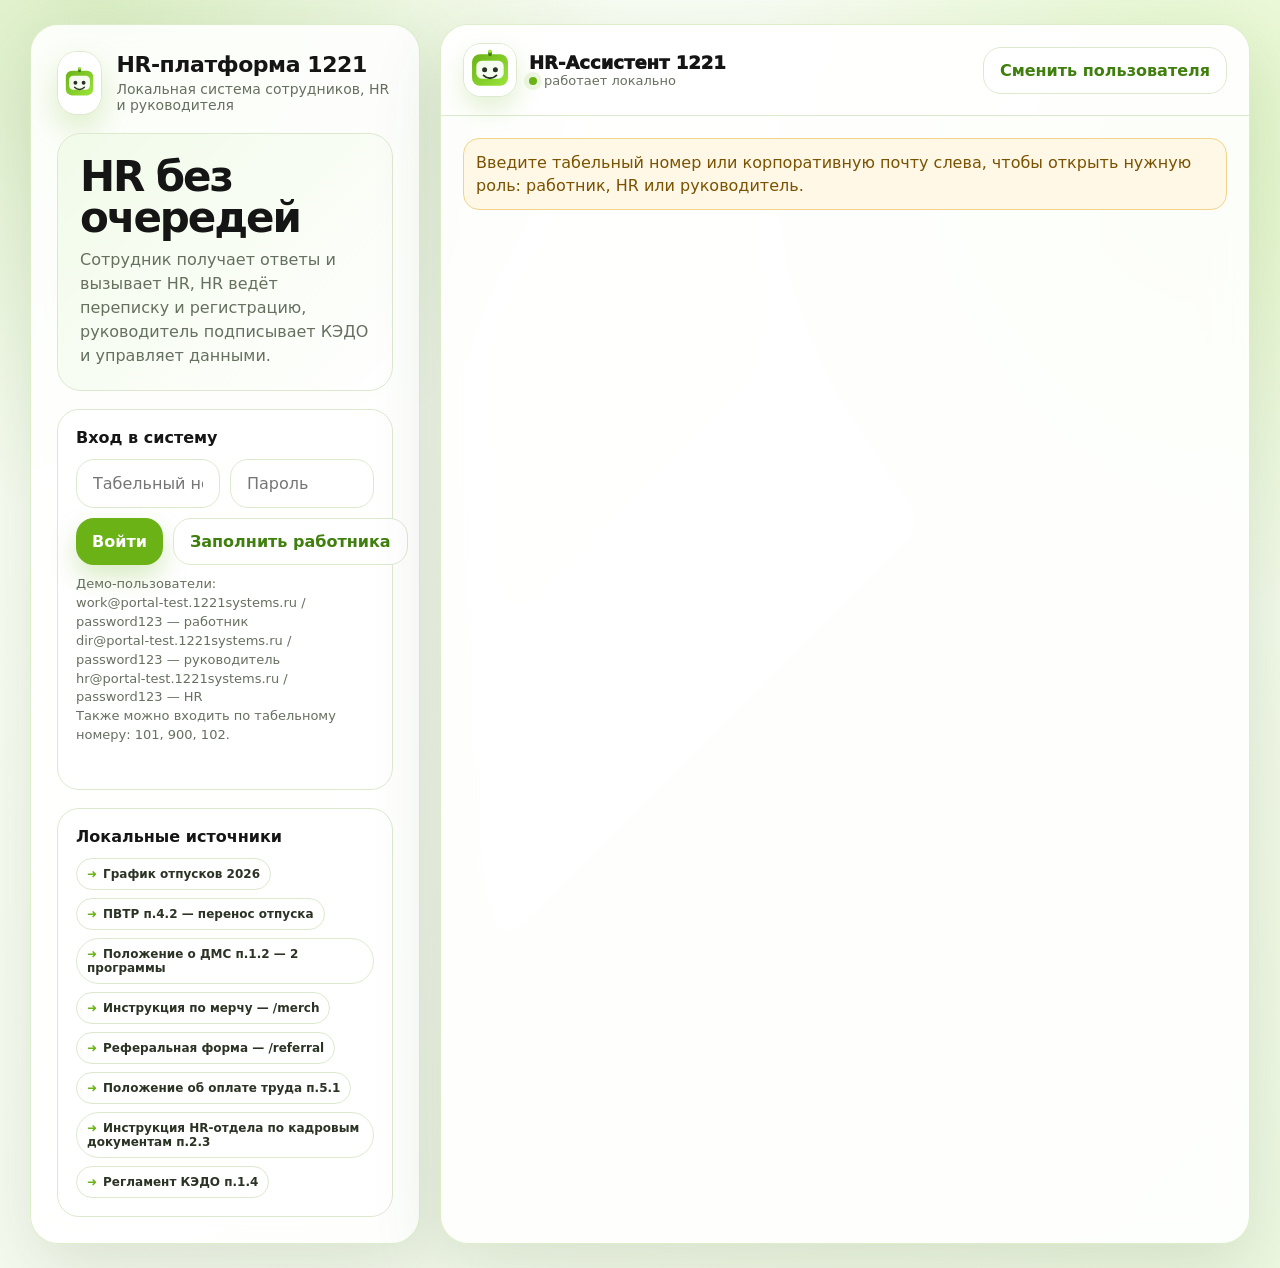
==== commit 5eba5425: "абаюдна" ====
--- a/index.html
+++ b/index.html
@@ -4,1146 +4,14 @@
     <meta charset="utf-8"/>
     <meta name="viewport" content="width=device-width, initial-scale=1"/>
     <title>HR‑платформа 1221</title>
-    <style>
-        :root {
-            --green: #6AB216;
-            --green-dark: #3f7f0d;
-            --green-soft: #ecf8df;
-            --green-neon: #9be53b;
-            --ink: #151515;
-            --ink-2: #2b3325;
-            --muted: #66705f;
-            --line: #dce9cf;
-            --bg: #f7fbf1;
-            --card: rgba(255, 255, 255, .88);
-            --white: #fff;
-            --danger: #b91c1c;
-            --warn: #b7791f;
-            --shadow: 0 24px 70px rgba(45, 76, 18, .14);
-            --radius: 28px;
-            --font: Inter, ui-sans-serif, system-ui, -apple-system, BlinkMacSystemFont, "Segoe UI", Arial, sans-serif;
-        }
-
-        * {
-            box-sizing: border-box
-        }
-
-        html, body {
-            min-height: 100%
-        }
-
-        body {
-            margin: 0;
-            font-family: var(--font);
-            color: var(--ink);
-            background: radial-gradient(circle at 8% 0%, rgba(106, 178, 22, .22), transparent 30%), radial-gradient(circle at 94% 12%, rgba(155, 229, 59, .22), transparent 28%), linear-gradient(135deg, #fbfff6 0%, var(--bg) 52%, #eef8e2 100%)
-        }
-
-        button, input, select, textarea {
-            font: inherit
-        }
-
-        button {
-            cursor: pointer;
-            -webkit-tap-highlight-color: transparent
-        }
-
-        a {
-            color: var(--green-dark);
-            font-weight: 900;
-            text-decoration: none
-        }
-
-        a:hover {
-            text-decoration: underline
-        }
-
-        .shell {
-            width: min(1220px, calc(100% - 32px));
-            min-height: 100vh;
-            margin: 0 auto;
-            padding: 24px 0;
-            display: grid;
-            align-items: center
-        }
-
-        .app {
-            display: grid;
-            grid-template-columns:390px minmax(0, 1fr);
-            gap: 20px;
-            min-height: min(820px, calc(100vh - 48px))
-        }
-
-        .panel, .workspace {
-            border: 1px solid rgba(106, 178, 22, .22);
-            background: var(--card);
-            border-radius: var(--radius);
-            box-shadow: var(--shadow);
-            backdrop-filter: blur(16px);
-            overflow: hidden
-        }
-
-        .panel {
-            padding: 26px;
-            display: flex;
-            flex-direction: column;
-            gap: 18px
-        }
-
-        .workspace {
-            display: grid;
-            grid-template-rows:auto 1fr;
-            min-width: 0
-        }
-
-        .brand {
-            display: flex;
-            gap: 14px;
-            align-items: center
-        }
-
-        .logo {
-            width: 64px;
-            height: 64px;
-            border-radius: 20px;
-            display: grid;
-            place-items: center;
-            background: #fff;
-            border: 1px solid var(--line);
-            box-shadow: 0 14px 30px rgba(106, 178, 22, .22);
-            overflow: hidden
-        }
-
-        .logo img {
-            width: 100%;
-            height: 100%;
-            object-fit: contain;
-            padding: 4px;
-            background: #fff
-        }
-
-        .brand h1 {
-            margin: 0;
-            font-size: 22px;
-            line-height: 1.05;
-            letter-spacing: -.02em
-        }
-
-        .brand p {
-            margin: 5px 0 0;
-            color: var(--muted);
-            font-size: 14px
-        }
-
-        .hero {
-            padding: 22px;
-            border-radius: 24px;
-            background: linear-gradient(135deg, #f1fbe9, #fff);
-            border: 1px solid var(--line)
-        }
-
-        .hero h2 {
-            margin: 0 0 10px;
-            font-size: clamp(28px, 5vw, 42px);
-            line-height: .98;
-            letter-spacing: -.05em
-        }
-
-        .hero p {
-            margin: 0;
-            color: var(--muted);
-            line-height: 1.5
-        }
-
-        .card {
-            padding: 18px;
-            border-radius: 22px;
-            border: 1px solid var(--line);
-            background: rgba(255, 255, 255, .74)
-        }
-
-        .card h3 {
-            margin: 0 0 12px;
-            font-size: 16px
-        }
-
-        .row {
-            display: flex;
-            gap: 10px
-        }
-
-        .grid2 {
-            display: grid;
-            grid-template-columns:1fr 1fr;
-            gap: 10px
-        }
-
-        .field {
-            width: 100%;
-            border: 1px solid var(--line);
-            background: #fff;
-            color: var(--ink);
-            border-radius: 18px;
-            outline: none;
-            padding: 14px 16px;
-            transition: .18s border, .18s box-shadow
-        }
-
-        .field:focus {
-            border-color: var(--green);
-            box-shadow: 0 0 0 4px rgba(106, 178, 22, .16)
-        }
-
-        textarea.field {
-            min-height: 96px;
-            resize: vertical
-        }
-
-        .btn {
-            border: 0;
-            border-radius: 18px;
-            padding: 13px 16px;
-            background: var(--green);
-            color: #fff;
-            font-weight: 900;
-            transition: .18s transform, .18s filter, .18s box-shadow;
-            box-shadow: 0 12px 26px rgba(106, 178, 22, .26);
-            white-space: nowrap
-        }
-
-        .btn:hover {
-            transform: translateY(-1px);
-            filter: brightness(.98)
-        }
-
-        .btn.secondary {
-            background: #fff;
-            color: var(--green-dark);
-            border: 1px solid var(--line);
-            box-shadow: none
-        }
-
-        .btn.dark {
-            background: var(--ink);
-            box-shadow: 0 12px 26px rgba(21, 21, 21, .18);
-            color: white;
-        }
-
-        .call-hr-btn {
-            display: block;
-            margin-left: auto;
-            margin-right: auto;
-            width: fit-content;
-            min-width: 160px;
-        }
-
-        .btn.warn {
-            background: #b7791f
-        }
-
-        .btn.danger {
-            background: var(--danger)
-        }
-
-        .btn.small {
-            padding: 8px 11px;
-            border-radius: 13px;
-            font-size: 13px
-        }
-
-        .hint {
-            color: var(--muted);
-            font-size: 13px;
-            line-height: 1.45;
-            margin-top: 10px
-        }
-
-        .error {
-            color: var(--danger);
-            font-size: 13px;
-            min-height: 18px;
-            margin-top: 8px
-        }
-
-        .ok {
-            color: var(--green-dark);
-            font-size: 13px;
-            margin-top: 8px
-        }
-
-        .hidden {
-            display: none !important
-        }
-
-        .employee-card {
-            display: none
-        }
-
-        .employee-top {
-            display: flex;
-            gap: 12px;
-            align-items: center
-        }
-
-        .mini-avatar {
-            width: 48px;
-            height: 48px;
-            border-radius: 16px;
-            background: var(--green-soft);
-            color: var(--green-dark);
-            display: grid;
-            place-items: center;
-            font-weight: 950;
-            border: 1px solid var(--line)
-        }
-
-        .employee-name {
-            font-weight: 950
-        }
-
-        .employee-meta {
-            color: var(--muted);
-            font-size: 13px;
-            margin-top: 2px
-        }
-
-        .facts {
-            display: grid;
-            grid-template-columns:1fr 1fr;
-            gap: 10px;
-            margin-top: 14px
-        }
-
-        .fact {
-            padding: 12px;
-            border-radius: 16px;
-            background: var(--green-soft);
-            border: 1px solid var(--line)
-        }
-
-        .fact b {
-            display: block;
-            font-size: 20px;
-            color: var(--green-dark)
-        }
-
-        .fact span {
-            color: var(--muted);
-            font-size: 12px
-        }
-
-        .role-pill {
-            display: inline-flex;
-            align-items: center;
-            gap: 6px;
-            padding: 6px 10px;
-            border-radius: 999px;
-            background: var(--green-soft);
-            color: var(--green-dark);
-            font-weight: 900;
-            font-size: 12px;
-            border: 1px solid var(--line)
-        }
-
-        .tag-list {
-            display: flex;
-            flex-wrap: wrap;
-            gap: 8px
-        }
-
-        .tag {
-            border: 1px solid var(--line);
-            background: #fff;
-            border-radius: 999px;
-            padding: 8px 10px;
-            color: var(--ink-2);
-            font-size: 12px;
-            font-weight: 750;
-            text-align: left;
-            transition: .18s border, .18s background, .18s transform, .18s color
-        }
-
-        .tag:hover {
-            border-color: var(--green);
-            background: var(--green-soft);
-            color: var(--green-dark);
-            transform: translateY(-1px)
-        }
-
-        .tag::before {
-            content: "➜";
-            color: var(--green);
-            margin-right: 6px
-        }
-
-        .source-details {
-            display: none;
-            margin-top: 12px;
-            padding: 14px;
-            border: 1px dashed rgba(106, 178, 22, .45);
-            border-radius: 18px;
-            background: #fbfff6;
-            color: var(--ink-2);
-            line-height: 1.45;
-            font-size: 13px
-        }
-
-        .source-details b {
-            display: block;
-            margin-bottom: 6px;
-            color: var(--green-dark)
-        }
-
-        .topbar {
-            padding: 18px 22px;
-            border-bottom: 1px solid var(--line);
-            display: flex;
-            align-items: center;
-            justify-content: space-between;
-            gap: 12px;
-            background: rgba(255, 255, 255, .62)
-        }
-
-        .bot-id {
-            display: flex;
-            gap: 12px;
-            align-items: center;
-            min-width: 0
-        }
-
-        .bot-avatar {
-            flex: 0 0 auto;
-            width: 54px;
-            height: 54px;
-            border-radius: 18px;
-            display: grid;
-            place-items: center;
-            background: #fff;
-            border: 1px solid var(--line);
-            overflow: hidden;
-            box-shadow: 0 12px 24px rgba(106, 178, 22, .18)
-        }
-
-        .bot-avatar img {
-            width: 100%;
-            height: 100%;
-            object-fit: contain;
-            padding: 3px;
-            background: #fff
-        }
-
-        .bot-name {
-            font-weight: 950;
-            font-size: 18px;
-            white-space: nowrap;
-            overflow: hidden;
-            text-overflow: ellipsis
-        }
-
-        .bot-status {
-            color: var(--muted);
-            font-size: 13px;
-            display: flex;
-            align-items: center;
-            gap: 7px
-        }
-
-        .dot {
-            width: 8px;
-            height: 8px;
-            border-radius: 50%;
-            background: var(--green);
-            box-shadow: 0 0 0 5px rgba(106, 178, 22, .12)
-        }
-
-        .content {
-            min-height: 0;
-            overflow: auto;
-            padding: 22px
-        }
-
-        .tabs {
-            display: flex;
-            gap: 8px;
-            flex-wrap: wrap
-        }
-
-        .tab {
-            border: 1px solid var(--line);
-            background: #fff;
-            color: var(--ink-2);
-            border-radius: 999px;
-            padding: 9px 12px;
-            font-weight: 900;
-            font-size: 13px
-        }
-
-        .tab.active {
-            background: var(--green);
-            color: #fff;
-            border-color: var(--green)
-        }
-
-        .chat-layout {
-            display: grid;
-            grid-template-rows:1fr auto auto;
-            height: 100%;
-            min-height: 600px
-        }
-
-        .messages {
-            padding: 24px;
-            overflow: auto;
-            display: flex;
-            flex-direction: column;
-            gap: 14px;
-            scroll-behavior: smooth
-        }
-
-        .msg-row {
-            display: flex;
-            gap: 10px;
-            align-items: flex-end;
-            max-width: 82%
-        }
-
-        .msg-row.user {
-            align-self: flex-end;
-            flex-direction: row-reverse
-        }
-
-        .msg-row.bot {
-            align-self: flex-start
-        }
-
-        .bubble {
-            padding: 14px 16px;
-            border-radius: 20px;
-            line-height: 1.48;
-            white-space: pre-wrap;
-            box-shadow: 0 10px 28px rgba(45, 76, 18, .08);
-            border: 1px solid var(--line)
-        }
-
-        .bot .bubble {
-            background: #fff;
-            border-bottom-left-radius: 6px
-        }
-
-        .user .bubble {
-            background: var(--green);
-            color: #fff;
-            border-color: var(--green);
-            border-bottom-right-radius: 6px
-        }
-
-        .msg-avatar {
-            width: 34px;
-            height: 34px;
-            border-radius: 12px;
-            display: grid;
-            place-items: center;
-            background: var(--green-soft);
-            color: var(--green-dark);
-            font-size: 12px;
-            font-weight: 950;
-            flex: 0 0 auto;
-            border: 1px solid var(--line);
-            overflow: hidden
-        }
-
-        .msg-avatar img {
-            width: 100%;
-            height: 100%;
-            object-fit: contain;
-            padding: 2px;
-            background: #fff
-        }
-
-        .user .msg-avatar {
-            background: #fff;
-            color: var(--green-dark)
-        }
-
-        .source {
-            display: block;
-            margin-top: 10px;
-            padding-top: 10px;
-            color: var(--green-dark);
-            border-top: 1px dashed rgba(106, 178, 22, .36);
-            font-size: 13px;
-            font-style: italic
-        }
-
-        .quick {
-            display: flex;
-            flex-wrap: wrap;
-            gap: 8px;
-            padding: 0 24px 16px
-        }
-
-        .quick button {
-            border: 1px solid var(--line);
-            background: #fff;
-            color: var(--ink-2);
-            border-radius: 999px;
-            padding: 9px 12px;
-            font-size: 13px;
-            font-weight: 750
-        }
-
-        .quick button::before {
-            content: "➜";
-            color: var(--green);
-            margin-right: 6px
-        }
-
-        .composer {
-            padding: 18px;
-            display: flex;
-            gap: 10px;
-            border-top: 1px solid var(--line);
-            background: rgba(255, 255, 255, .62)
-        }
-
-        .send-btn {
-            width: 58px;
-            display: grid;
-            place-items: center;
-            padding: 0;
-            color: white
-        }
-
-        .pixel-arrow {
-            display: inline-grid;
-            grid-template-columns:repeat(5, 5px);
-            grid-template-rows:repeat(5, 5px);
-            width: 25px;
-            height: 25px
-        }
-
-        .pixel-arrow i {
-            width: 5px;
-            height: 5px;
-            display: block
-        }
-
-        .pixel-arrow i.on {
-            background: currentColor
-        }
-
-        .typing {
-            display: inline-flex;
-            gap: 5px;
-            align-items: center;
-            padding: 4px 0
-        }
-
-        .typing span {
-            width: 7px;
-            height: 7px;
-            border-radius: 50%;
-            background: var(--green);
-            animation: bounce 1s infinite ease-in-out
-        }
-
-        .typing span:nth-child(2) {
-            animation-delay: .15s
-        }
-
-        .typing span:nth-child(3) {
-            animation-delay: .3s
-        }
-
-        @keyframes bounce {
-            0%, 80%, 100% {
-                transform: translateY(0);
-                opacity: .35
-            }
-            40% {
-                transform: translateY(-5px);
-                opacity: 1
-            }
-        }
-
-        .module-grid {
-            display: grid;
-            grid-template-columns:repeat(2, minmax(0, 1fr));
-            gap: 16px
-        }
-
-        .module {
-            padding: 18px;
-            border: 1px solid var(--line);
-            background: #fff;
-            border-radius: 24px
-        }
-
-        .module h3 {
-            margin: 0 0 12px;
-            font-size: 18px
-        }
-
-        .table-wrap {
-            overflow: auto;
-            border: 1px solid var(--line);
-            border-radius: 18px;
-            background: #fff
-        }
-
-        .data-table {
-            width: 100%;
-            border-collapse: collapse;
-            min-width: 760px
-        }
-
-        .data-table th, .data-table td {
-            padding: 12px;
-            border-bottom: 1px solid var(--line);
-            text-align: left;
-            vertical-align: top;
-            font-size: 14px
-        }
-
-        .data-table th {
-            background: #f4faec;
-            color: var(--green-dark);
-            font-weight: 950
-        }
-
-        .data-table tr:last-child td {
-            border-bottom: 0
-        }
-
-        .list {
-            display: flex;
-            flex-direction: column;
-            gap: 10px
-        }
-
-        .item {
-            border: 1px solid var(--line);
-            border-radius: 18px;
-            background: #fff;
-            padding: 14px
-        }
-
-        .item-head {
-            display: flex;
-            justify-content: space-between;
-            gap: 10px;
-            align-items: flex-start
-        }
-
-        .muted {
-            color: var(--muted)
-        }
-
-        .status {
-            font-weight: 950;
-            border-radius: 999px;
-            padding: 5px 9px;
-            font-size: 12px;
-            background: var(--green-soft);
-            color: var(--green-dark);
-            border: 1px solid var(--line)
-        }
-
-        .status.pending {
-            background: #fff8e7;
-            color: #8a5a00
-        }
-
-        .status.signed {
-            background: var(--green-soft);
-            color: var(--green-dark)
-        }
-
-        .status.draft {
-            background: #eef2ff;
-            color: #3730a3
-        }
-
-        .hr-chat {
-            display: grid;
-            grid-template-columns:260px 1fr;
-            gap: 14px;
-            height: 100%;
-            min-height: 570px
-        }
-
-        .chat-list {
-            border: 1px solid var(--line);
-            border-radius: 22px;
-            background: #fff;
-            padding: 10px;
-            overflow: auto
-        }
-
-        .chat-person {
-            width: 100%;
-            text-align: left;
-            border: 1px solid transparent;
-            background: #fff;
-            border-radius: 16px;
-            padding: 10px;
-            margin-bottom: 8px
-        }
-
-        .chat-person.active, .chat-person:hover {
-            border-color: var(--green);
-            background: var(--green-soft)
-        }
-
-        .chat-panel {
-            border: 1px solid var(--line);
-            border-radius: 22px;
-            background: #fff;
-            display: grid;
-            grid-template-rows:auto 1fr auto;
-            overflow: hidden
-        }
-
-        .chat-panel-head {
-            padding: 14px 16px;
-            border-bottom: 1px solid var(--line);
-            display: flex;
-            justify-content: space-between;
-            align-items: center;
-            gap: 10px
-        }
-
-        .hr-messages {
-            padding: 16px;
-            overflow: auto;
-            display: flex;
-            flex-direction: column;
-            gap: 10px
-        }
-
-        .hr-msg {
-            max-width: 75%;
-            padding: 10px 12px;
-            border-radius: 16px;
-            background: #f7fbf1;
-            border: 1px solid var(--line);
-            white-space: pre-wrap
-        }
-
-        .hr-msg.me {
-            align-self: flex-end;
-            background: var(--green);
-            color: #fff;
-            border-color: var(--green)
-        }
-
-        .hr-msg.them {
-            align-self: flex-start
-        }
-
-        .hr-composer {
-            padding: 12px;
-            border-top: 1px solid var(--line);
-            display: flex;
-            gap: 8px
-        }
-
-        .form-grid {
-            display: grid;
-            grid-template-columns:repeat(2, minmax(0, 1fr));
-            gap: 10px
-        }
-
-        .full {
-            grid-column: 1/-1
-        }
-
-        .kedo-form {
-            display: grid;
-            gap: 10px
-        }
-
-        .divider {
-            height: 1px;
-            background: var(--line);
-            margin: 12px 0
-        }
-
-        .notice {
-            padding: 12px;
-            border-radius: 16px;
-            background: #fff8e7;
-            border: 1px solid #f1d48a;
-            color: #7a5200;
-            line-height: 1.45
-        }
-
-        @media (max-width: 980px) {
-            .shell {
-                width: min(100% - 20px, 760px);
-                padding: 10px 0;
-                align-items: start
-            }
-
-            .app {
-                grid-template-columns:1fr;
-                min-height: auto
-            }
-
-            .panel {
-                order: 2;
-                padding: 18px
-            }
-
-            .workspace {
-                order: 1;
-                min-height: 70vh
-            }
-
-            .module-grid {
-                grid-template-columns:1fr
-            }
-
-            .hr-chat {
-                grid-template-columns:1fr;
-                height: auto
-            }
-
-            .msg-row {
-                max-width: 94%
-            }
-
-            .messages {
-                padding: 16px
-            }
-
-            .quick {
-                padding: 0 16px 12px
-            }
-
-            .composer {
-                padding: 12px
-            }
-
-            .topbar {
-                padding: 16px
-            }
-
-            .content {
-                padding: 16px
-            }
-        }
-
-        @media (max-width: 560px) {
-            .brand h1 {
-                font-size: 19px
-            }
-
-            .hero {
-                display: none
-            }
-
-            .row, .grid2, .form-grid {
-                grid-template-columns:1fr;
-                flex-direction: column
-            }
-
-            .btn {
-                width: 100%
-            }
-
-            .send-btn {
-                width: 54px;
-                min-width: 54px
-            }
-
-            .composer .btn {
-                width: 54px
-            }
-
-            .facts {
-                grid-template-columns:1fr
-            }
-
-            .bot-name {
-                font-size: 16px
-            }
-
-            .bot-status {
-                display: none
-            }
-
-            .topbar {
-                align-items: flex-start
-            }
-
-            .data-table {
-                min-width: 700px
-            }
-
-            .tabs {
-                overflow: auto;
-                flex-wrap: nowrap;
-                padding-bottom: 4px
-            }
-
-            .tab {
-                white-space: nowrap
-            }
-        }
-
-        @media (max-width: 720px) {
-            body {
-                overflow-x: hidden;
-            }
-
-            .app, .shell, .layout, .dashboard, .workspace {
-                width: 100%;
-                max-width: 100%;
-                overflow-x: hidden;
-            }
-
-            .topbar, .app-header, .role-header, .cabinet-header, header {
-                display: flex;
-                align-items: center;
-                gap: 10px;
-                padding: 14px 12px;
-                flex-wrap: wrap;
-            }
-
-            .topbar .brand, .app-header .brand, .cabinet-title, .role-title {
-                min-width: 0;
-                flex: 1 1 180px;
-            }
-
-            .topbar h1, .app-header h1, .cabinet-header h1, .role-header h1 {
-                font-size: 22px;
-                line-height: 1.15;
-                margin: 0;
-                white-space: normal;
-                word-break: normal;
-            }
-
-            .logo, .bot-logo, .brand-logo, .avatar, .bot-avatar {
-                width: 54px !important;
-                height: 54px !important;
-                min-width: 54px !important;
-                border-radius: 18px;
-                object-fit: contain;
-                padding: 6px;
-                background: #fff;
-            }
-
-            .logout-btn, .change-user-btn, button[onclick*="logout"], button[onclick*="switchUser"] {
-                flex: 1 1 100%;
-                width: 100%;
-                min-height: 46px;
-                margin-top: 8px;
-                font-size: 15px;
-                border-radius: 18px;
-            }
-
-            .tabs, .nav-tabs, .role-tabs, .quick-tabs {
-                display: flex;
-                gap: 8px;
-                overflow-x: auto;
-                padding: 8px 12px 12px;
-                scrollbar-width: none;
-            }
-
-            .tabs::-webkit-scrollbar, .nav-tabs::-webkit-scrollbar, .role-tabs::-webkit-scrollbar, .quick-tabs::-webkit-scrollbar {
-                display: none;
-            }
-
-            .tabs button, .nav-tabs button, .role-tabs button, .quick-tabs button {
-                flex: 0 0 auto;
-                white-space: nowrap;
-                min-height: 42px;
-                padding: 10px 16px;
-                font-size: 14px;
-                border-radius: 999px;
-            }
-
-            .chat, .chat-panel, .messages, .chat-messages {
-                padding: 12px;
-                width: 100%;
-                max-width: 100%;
-                overflow-x: hidden;
-            }
-
-            .message, .msg, .bubble, .message-bubble {
-                max-width: 82% !important;
-                font-size: 15px;
-                line-height: 1.45;
-                word-break: break-word;
-            }
-
-            .message.user, .msg.user, .bubble.user {
-                margin-left: auto;
-            }
-
-            .message.bot, .msg.bot, .bubble.bot {
-                margin-right: auto;
-            }
-
-            .chat-row, .message-row {
-                gap: 8px;
-                max-width: 100%;
-            }
-
-            .chat-row .avatar, .message-row .avatar, .bot-message .avatar {
-                width: 34px !important;
-                height: 34px !important;
-                min-width: 34px !important;
-                border-radius: 12px;
-                padding: 4px;
-            }
-
-            .input-bar, .chat-input, .composer {
-                position: sticky;
-                bottom: 0;
-                display: flex;
-                gap: 8px;
-                padding: 10px;
-                background: rgba(250, 255, 246, 0.96);
-                backdrop-filter: blur(10px);
-            }
-
-            .input-bar input, .chat-input input, .composer input, textarea {
-                min-width: 0;
-                flex: 1;
-                font-size: 15px;
-                border-radius: 16px;
-            }
-
-            .send-btn, .input-bar button, .chat-input button, .composer button {
-                width: 48px;
-                min-width: 48px;
-                height: 48px;
-                border-radius: 16px;
-                padding: 0;
-            }
-
-            .card, .panel, .section, .source-card {
-                border-radius: 22px;
-                padding: 16px;
-            }
-
-            table {
-                display: block;
-                width: 100%;
-                overflow-x: auto;
-                white-space: nowrap;
-            }
-        }
-    </style>
+    <link rel="stylesheet" href="style1.css">
 </head>
 <body>
 <div class="shell">
     <section class="app">
         <aside class="panel">
             <div class="brand">
-                <div class="logo"><img src="assets/robot-logo.png" alt="Логотип HR-Ассистента"></div>
+                <div class="logo"><img src="assets/robot-logo.svg" alt="Логотип HR-Ассистента"></div>
                 <div><h1>HR‑платформа 1221</h1>
                     <p>Локальная система сотрудников, HR и руководителя</p></div>
             </div>
@@ -1155,11 +23,14 @@
                         class="field" id="passwordInput" type="password" placeholder="Пароль"></div>
                 <div class="row" style="margin-top:10px">
                     <button class="btn" id="loginBtn">Войти</button>
-                    <button class="btn secondary" id="demoBtn">Заполнить 101</button>
+                    <button class="btn secondary" id="demoBtn">Заполнить работника</button>
                 </div>
-                <div class="hint">Демо-пользователи: work@portal-test.1221systems.ru / password123 (worker),
-                    dir@portal-test.1221systems.ru / password123 (manager), hr@portal-test.1221systems.ru / password123
-                    (hr_manager). Также можно входить по табельному номеру: 101, 900, 102.
+                <div class="hint">
+                    Демо-пользователи:<br>
+                    work@portal-test.1221systems.ru / password123 — работник<br>
+                    dir@portal-test.1221systems.ru / password123 — руководитель<br>
+                    hr@portal-test.1221systems.ru / password123 — HR<br>
+                    Также можно входить по табельному номеру: 101, 900, 102.
                 </div>
                 <div class="error" id="loginError"></div>
             </div>
@@ -1185,7 +56,7 @@
         <main class="workspace">
             <header class="topbar">
                 <div class="bot-id">
-                    <div class="bot-avatar"><img src="assets/robot-logo.png" alt="HR-Ассистент 1221"></div>
+                    <div class="bot-avatar"><img src="assets/robot-logo.svg" alt="HR-Ассистент 1221"></div>
                     <div>
                         <div class="bot-name" id="workspaceTitle">HR‑Ассистент 1221</div>
                         <div class="bot-status"><span class="dot"></span><span
@@ -1198,912 +69,6 @@
         </main>
     </section>
 </div>
-<script>
-    const $ = id => document.getElementById(id);
-    const logo = 'assets/robot-logo.png';
-    const defaultUsers = [
-        {
-            id: '101',
-            tab: '101',
-            email: 'work@portal-test.1221systems.ru',
-            password: 'password123',
-            role: 'employee',
-            fullName: 'Иван Иванов',
-            firstName: 'Иван',
-            lastName: 'Иванов',
-            aliases: ['иван', 'ивана', 'ивану', 'иванов', 'иванова', 'иванову', 'ивановым', 'иванове'],
-            vacationDays: 21,
-            vacationTotalDays: 28,
-            vacationStart: '03.08.2026',
-            vacationEnd: '16.08.2026',
-            birthday: null,
-            children: null,
-            isHR: false
-        },
-        {
-            id: '102',
-            tab: '102',
-            email: 'hr@portal-test.1221systems.ru',
-            password: 'password123',
-            role: 'hr',
-            fullName: 'Мария Директорова',
-            firstName: 'Мария',
-            lastName: 'Директорова',
-            aliases: ['мария', 'марии', 'марию', 'директорова', 'директоровой', 'директорову', 'директоровым', 'директорове'],
-            vacationDays: 14,
-            vacationTotalDays: 28,
-            vacationStart: '',
-            vacationEnd: '',
-            birthday: '12.05',
-            children: null,
-            isHR: true
-        },
-        {
-            id: '103',
-            tab: '103',
-            email: 'petrov@portal-test.1221systems.ru',
-            password: 'password123',
-            role: 'employee',
-            fullName: 'Андрей Петров',
-            firstName: 'Андрей',
-            lastName: 'Петров',
-            aliases: ['андрей', 'андрея', 'андрею', 'петров', 'петрова', 'петрову', 'петровым', 'петрове'],
-            vacationDays: 0,
-            vacationTotalDays: 28,
-            vacationStart: '',
-            vacationEnd: '',
-            birthday: null,
-            children: '3 ребенка (8, 12, 15 лет)',
-            isHR: false
-        },
-        {
-            id: '900',
-            tab: '900',
-            email: 'dir@portal-test.1221systems.ru',
-            password: 'password123',
-            role: 'manager',
-            fullName: 'Ольга Руководитель',
-            firstName: 'Ольга',
-            lastName: 'Руководитель',
-            aliases: ['ольга', 'руководитель', 'руководителя'],
-            vacationDays: 28,
-            vacationTotalDays: 28,
-            vacationStart: '',
-            vacationEnd: '',
-            birthday: null,
-            children: null,
-            isHR: false
-        }
-    ];
-    const knowledgeBase = {
-        vacation: {
-            title: 'График отпусков 2026',
-            summary: 'Персональный остаток отпуска и даты ближайшего отпуска.',
-            path: '/docs/vacation-2026.pdf',
-            example: 'Сколько у меня осталось дней отпуска?'
-        },
-        vacationTransfer: {
-            title: 'ПВТР п.4.2 – перенос отпуска',
-            summary: 'Перенос оформляется заявлением после согласования с руководителем и HR.',
-            path: '/docs/pvtr.pdf#p4.2',
-            example: 'Как перенести отпуск?'
-        },
-        sickLeave: {
-            title: 'Положение об оплате больничных п.3.1',
-            summary: 'Больничный оплачивается по электронному листку нетрудоспособности.',
-            path: '/docs/sick-leave.docx#p3.1',
-            example: 'Как оплачивается больничный?'
-        },
-        payslip: {
-            title: 'Инструкция «Расчётный лист» п.2.1',
-            summary: 'Расчётный лист скачивается в личном кабинете в разделе «Зарплата».',
-            path: '/portal/payroll/payslip',
-            example: 'Где скачать расчетный лист?'
-        },
-        merch: {
-            title: 'Инструкция по мерчу – /merch',
-            summary: 'Заказ мерча оформляется через раздел /merch с выбором товара и размера.',
-            path: '/merch',
-            example: 'Как заказать мерч?'
-        },
-        dms: {
-            title: 'Положение о ДМС п.1.2 – 2 программы',
-            summary: 'Доступны базовая и расширенная программы ДМС.',
-            path: '/benefits/dms',
-            example: 'Какие программы ДМС есть?'
-        },
-        referral: {
-            title: 'Реферальная форма – /referral',
-            summary: 'Рекомендация кандидата оформляется через форму /referral.',
-            path: '/referral',
-            example: 'Как порекомендовать друга?'
-        },
-        advance: {
-            title: 'Положение об оплате труда п.5.1',
-            summary: 'Аванс выплачивается 25 числа, зарплата — 10 числа следующего месяца.',
-            path: '/docs/payroll-policy.docx#p5.1',
-            example: 'Сколько дней до аванса?'
-        },
-        certificate: {
-            title: 'Инструкция HR-отдела по кадровым документам п.2.3',
-            summary: 'Справки передаются в HR лично, сканом или через внутреннюю форму.',
-            path: '/docs/hr-documents.docx#p2.3',
-            example: 'Куда нести справку?'
-        },
-        birthday: {
-            title: 'Персональная карточка сотрудника',
-            summary: 'Даты рождения берутся из карточек сотрудников локальной базы.',
-            path: '/local/employees',
-            example: 'Когда день рождения Директоровой?'
-        },
-        children: {
-            title: 'Персональная карточка сотрудника',
-            summary: 'Данные о детях берутся только из карточек сотрудников локальной базы.',
-            path: '/local/employees',
-            example: 'Сколько детей у Петрова?'
-        },
-        kedo: {
-            title: 'Регламент КЭДО п.1.4',
-            summary: 'Работник отправляет заявление, руководитель подписывает его в локальном кабинете.',
-            path: '/docs/kedo-regulation.docx#p1.4',
-            example: 'Отправить заявление на отпуск'
-        },
-        fallback: {
-            title: 'Контакт HR-поддержки',
-            summary: 'Если ответа нет в базе, вопрос передаётся HR.',
-            path: 'mailto:hr@1221systems.ru',
-            example: 'Написать в HR'
-        }
-    };
-    const sourceKeys = ['vacation', 'vacationTransfer', 'dms', 'merch', 'referral', 'advance', 'certificate', 'kedo'];
-    const hrContact = 'hr@1221systems.ru';
-    let state, currentUser, selectedHrChat = null, currentTab = '';
-
-    function loadState() {
-        try {
-            state = JSON.parse(localStorage.getItem('hr1221State') || 'null')
-        } catch (e) {
-        }
-        if (!state) {
-            state = {users: defaultUsers, hrChats: {}, requests: {}, applications: [], botMessages: {}};
-            saveState()
-        }
-        ensureState()
-    }
-
-    function ensureState() {
-        state.users = state.users || [];
-        state.hrChats = state.hrChats || {};
-        state.requests = state.requests || {};
-        state.applications = state.applications || [];
-        state.botMessages = state.botMessages || {};
-        // Мягкая миграция демо-пользователей: сохраняет созданных пользователей, но чинит обязательные демо-аккаунты.
-        defaultUsers.forEach(seed => {
-            let u = state.users.find(x => String(x.tab) === String(seed.tab) || normalize(x.email) === normalize(seed.email) || String(x.id) === String(seed.id));
-            if (!u) {
-                state.users.push({...seed});
-                return;
-            }
-            Object.assign(u, {
-                id: seed.id,
-                tab: seed.tab,
-                email: seed.email,
-                password: seed.password,
-                role: seed.role,
-                isHR: seed.isHR,
-                firstName: seed.firstName,
-                lastName: seed.lastName
-            });
-            if (!u.fullName) u.fullName = seed.fullName;
-            if (u.vacationDays === undefined || u.vacationDays === null) u.vacationDays = seed.vacationDays;
-            if (!u.vacationTotalDays) u.vacationTotalDays = seed.vacationTotalDays;
-            if (!u.vacationStart) u.vacationStart = seed.vacationStart;
-            if (!u.vacationEnd) u.vacationEnd = seed.vacationEnd;
-            if (!u.aliases || !u.aliases.length) u.aliases = seed.aliases;
-            if (!u.birthday) u.birthday = seed.birthday;
-            if (!u.children) u.children = seed.children;
-        });
-        state.users.forEach(u => {
-            if (!u.id) u.id = u.tab;
-            if (u.role === 'hr') u.isHR = true;
-            if (!u.password) u.password = 'password123';
-            if (!u.vacationTotalDays) u.vacationTotalDays = 28;
-            if (!u.aliases) u.aliases = makeAliases(u.fullName || '')
-        });
-    }
-
-    function saveState() {
-        localStorage.setItem('hr1221State', JSON.stringify(state))
-    }
-
-    function initials(n) {
-        return (n || '??').split(' ').filter(Boolean).slice(0, 2).map(x => x[0]).join('').toUpperCase()
-    }
-
-    function normalize(t) {
-        return String(t || '').toLowerCase().replace(/ё/g, 'е').replace(/[.,!?;:()«»"']/g, ' ').replace(/\s+/g, ' ').trim()
-    }
-
-    function makeAliases(name) {
-        const n = normalize(name).split(' ');
-        const arr = [...n];
-        n.forEach(x => {
-            arr.push(x + 'а', x + 'у', x + 'ой', x + 'ым', x + 'е')
-        });
-        return [...new Set(arr.filter(Boolean))]
-    }
-
-    function roleName(r) {
-        return r === 'manager' ? 'Руководитель' : r === 'hr' ? 'HR' : 'Работник'
-    }
-
-    function roleHint() {
-        return currentUser ? `${roleName(currentUser.role)} • локальный режим` : 'работает локально'
-    }
-
-    function setProfile() {
-        const shown = !!currentUser;
-        $('profileCard').style.display = shown ? 'block' : 'none';
-        if (!shown) return;
-        $('profileAvatar').textContent = initials(currentUser.fullName);
-        $('profileName').textContent = currentUser.fullName;
-        $('profileMeta').textContent = `${currentUser.email} • таб. № ${currentUser.tab}`;
-        $('profileRole').textContent = roleName(currentUser.role);
-        $('profileVacation').textContent = currentUser.vacationDays ?? '—';
-        $('profileTab').textContent = currentUser.tab;
-        $('workspaceStatus').textContent = roleHint()
-    }
-
-    function renderSources() {
-        const box = $('sourceTags');
-        box.innerHTML = '';
-        sourceKeys.forEach(k => {
-            const b = document.createElement('button');
-            b.className = 'tag';
-            b.type = 'button';
-            b.textContent = knowledgeBase[k].title.replace(' – ', ' — ');
-            b.onclick = () => openSource(k);
-            box.appendChild(b)
-        })
-    }
-
-    function openSource(k) {
-        const s = knowledgeBase[k];
-        const d = $('sourceDetails');
-        d.style.display = 'block';
-        d.innerHTML = `<b>${s.title}</b><div>${s.summary}</div><div style="margin-top:8px">Путь: <a href="#">${s.path}</a></div><div style="margin-top:8px">Пример: «${s.example}»</div>`;
-        if (currentUser?.role === 'employee') botReply(`Открываю локальный источник: ${s.title}\n\n${s.summary}\n\nПуть в демо-базе: ${s.path}\n\nМожете спросить: «${s.example}».`, s.title)
-    }
-
-    function login() {
-        const login = normalize($('loginInput').value);
-        const pass = $('passwordInput').value || '';
-        const u = state.users.find(x => normalize(x.tab) === login || normalize(x.email) === login);
-        if (!u || u.password !== pass) {
-            $('loginError').textContent = 'Пользователь не найден или пароль неверный.';
-            return
-        }
-        $('loginError').textContent = '';
-        currentUser = u;
-        setProfile();
-        renderApp()
-    }
-
-    function logout() {
-        currentUser = null;
-        selectedHrChat = null;
-        setProfile();
-        $('content').innerHTML = '<div class="notice">Введите табельный номер или корпоративную почту слева, чтобы открыть нужную роль: работник, HR или руководитель.</div>';
-        $('workspaceTitle').textContent = 'HR‑Ассистент 1221';
-        $('workspaceStatus').textContent = 'работает локально'
-    }
-
-    $('loginBtn').onclick = login;
-    $('passwordInput').addEventListener('keydown', e => {
-        if (e.key === 'Enter') login()
-    });
-    $('loginInput').addEventListener('keydown', e => {
-        if (e.key === 'Enter') login()
-    });
-    $('logoutBtn').onclick = logout;
-    $('demoBtn').onclick = () => {
-        $('loginInput').value = 'work@portal-test.1221systems.ru';
-        $('passwordInput').value = 'password123'
-    };
-
-    function renderApp() {
-        if (!currentUser) return logout();
-        if (currentUser.role === 'manager') renderManager(); else if (currentUser.role === 'hr') renderHR(); else renderEmployee()
-    }
-
-    function setWorkspace(title) {
-        $('workspaceTitle').textContent = title;
-        $('workspaceStatus').textContent = roleHint()
-    }
-
-    function employeeTabs(active = 'bot') {
-        currentTab = active;
-        return `<div class="tabs"><button class="tab ${active === 'bot' ? 'active' : ''}" onclick="renderEmployee('bot')">HR‑бот</button><button class="tab ${active === 'hrchat' ? 'active' : ''}" onclick="renderEmployee('hrchat')">Чат с HR</button><button class="tab ${active === 'kedo' ? 'active' : ''}" onclick="renderEmployee('kedo')">КЭДО</button></div>`
-    }
-
-    function managerTabs(active = 'users') {
-        return `<div class="tabs"><button class="tab ${active === 'users' ? 'active' : ''}" onclick="renderManager('users')">Работники</button><button class="tab ${active === 'register' ? 'active' : ''}" onclick="renderManager('register')">Регистрация</button><button class="tab ${active === 'docs' ? 'active' : ''}" onclick="renderManager('docs')">Подписание документов</button></div>`
-    }
-
-    function hrTabs(active = 'chats') {
-        return `<div class="tabs"><button class="tab ${active === 'chats' ? 'active' : ''}" onclick="renderHR('chats')">Переписка</button><button class="tab ${active === 'users' ? 'active' : ''}" onclick="renderHR('users')">Работники</button><button class="tab ${active === 'register' ? 'active' : ''}" onclick="renderHR('register')">Регистрация</button></div>`
-    }
-
-    function renderEmployee(tab = 'bot') {
-        setWorkspace('Кабинет работника');
-        if (tab === 'bot') return renderEmployeeBot();
-        if (tab === 'hrchat') return renderWorkerHrChat();
-        if (tab === 'kedo') return renderWorkerKedo()
-    }
-
-    function renderEmployeeBot() {
-        const messages = state.botMessages[currentUser.id] || [];
-        let html = `${employeeTabs('bot')}<div class="chat-layout"><div class="messages" id="messages"></div><div class="quick" id="quick"></div><form class="composer" id="composer"><input class="field" id="questionInput" placeholder="Напишите вопрос HR‑Ассистенту 1221" autocomplete="off"><button class="btn send-btn" aria-label="Отправить"><span class="pixel-arrow"><i></i><i></i><i class="on"></i><i></i><i></i><i></i><i></i><i></i><i class="on"></i><i></i><i class="on"></i><i class="on"></i><i class="on"></i><i class="on"></i><i class="on"></i><i></i><i></i><i></i><i class="on"></i><i></i><i></i><i></i><i class="on"></i><i></i><i></i></span></button></form></div>`;
-        $('content').innerHTML = html;
-        const box = $('messages');
-        if (!messages.length) {
-            botReply(`👋 Здравствуйте, ${currentUser.fullName}!\nЯ HR‑Ассистент 1221. Работаю локально и отвечаю по базе знаний HR.\nЧем могу помочь?\nНапример, вы можете спросить:\n• Сколько у меня дней отпуска?\n• Хочу в отпуск летом\n• Куда нести справку?\n• Сколько дней до аванса?\n• Как порекомендовать друга?`, 'Локальная база сотрудников 1221', false)
-        } else messages.forEach(m => addChatBubble(box, m.role, m.text, m.source, false));
-        renderQuick();
-        $('composer').onsubmit = e => {
-            e.preventDefault();
-            askBot()
-        };
-        setTimeout(() => box.scrollTop = box.scrollHeight, 0)
-    }
-
-    function addChatBubble(box, role, text, source, store = true) {
-        const row = document.createElement('div');
-        row.className = `msg-row ${role}`;
-        const av = document.createElement('div');
-        av.className = 'msg-avatar';
-        if (role === 'bot') {
-            av.innerHTML = `<img src="${logo}" alt="бот">`
-        } else av.textContent = initials(currentUser?.fullName || 'Я');
-        const b = document.createElement('div');
-        b.className = 'bubble';
-        b.textContent = text;
-        if (source) {
-            const s = document.createElement('span');
-            s.className = 'source';
-            s.textContent = `Основание: ${source}`;
-            b.appendChild(s)
-        }
-        row.append(av, b);
-        box.appendChild(row);
-        box.scrollTop = box.scrollHeight;
-        if (store && currentUser?.role === 'employee') {
-            state.botMessages[currentUser.id] = state.botMessages[currentUser.id] || [];
-            state.botMessages[currentUser.id].push({role, text, source});
-            saveState()
-        }
-    }
-
-    function botReply(text, source, store = true) {
-        const box = $('messages');
-        if (!box) return;
-        const typing = document.createElement('div');
-        typing.className = 'msg-row bot';
-        typing.innerHTML = `<div class="msg-avatar"><img src="${logo}" alt="бот"></div><div class="bubble"><span class="typing"><span></span><span></span><span></span></span></div>`;
-        box.appendChild(typing);
-        box.scrollTop = box.scrollHeight;
-        setTimeout(() => {
-            typing.remove();
-            addChatBubble(box, 'bot', text, source, store)
-        }, 220)
-    }
-
-    function renderQuick() {
-        const q = ['Сколько у меня дней отпуска?', 'Остаток отпуска', 'Сколько дней до аванса?', 'Как оплачивается больничный?', 'Где скачать расчетный лист?', 'Вызвать HR'];
-        const quick = $('quick');
-        quick.innerHTML = '';
-        q.forEach(x => {
-            const b = document.createElement('button');
-            b.type = 'button';
-            b.textContent = x;
-            b.onclick = () => {
-                if (x === 'Вызвать HR') callHR(); else askBot(x)
-            };
-            quick.appendChild(b)
-        });
-        const hr = document.createElement('button');
-        hr.className = 'btn dark small call-hr-btn';
-        hr.textContent = 'Вызвать HR';
-        hr.onclick = callHR;
-        quick.appendChild(hr)
-    }
-
-    function askBot(text) {
-        const input = $('questionInput');
-        const q = (text || input.value).trim();
-        if (!q) return;
-        addChatBubble($('messages'), 'user', q, '');
-        if (input) input.value = '';
-        const r = answerQuestion(q);
-        botReply(r.text, r.source, true);
-        if (r.hrButton) {
-            setTimeout(() => {
-                const btn = document.createElement('button');
-                btn.className = 'btn dark small call-hr-btn';
-                btn.textContent = 'Вызвать HR';
-                btn.onclick = callHR;
-                const box = $('messages');
-                const row = document.createElement('div');
-                row.className = 'msg-row bot';
-                row.innerHTML = `<div class="msg-avatar"><img src="${logo}"></div>`;
-                const bub = document.createElement('div');
-                bub.className = 'bubble';
-                bub.textContent = 'Могу передать вопрос HR.';
-                bub.appendChild(document.createElement('br'));
-                bub.appendChild(btn);
-                row.appendChild(bub);
-                box.appendChild(row);
-                box.scrollTop = box.scrollHeight
-            }, 260)
-        }
-    }
-
-    function findMentioned(text) {
-        const n = normalize(text);
-        return state.users.find(u => (u.aliases || []).some(a => a && n.includes(normalize(a))))
-    }
-
-    function has(t, arr) {
-        return arr.some(x => t.includes(x))
-    }
-
-    function detectIntent(raw) {
-        const t = normalize(raw);
-        const hasVacation = t.includes('отпуск');
-        const asksDays = /сколько|остат|остал|дн(ей|я|и)|мой/.test(t);
-        if (has(t, ['сколько дней до аванс', 'через сколько аванс', 'до аванса'])) return 'advanceDays';
-        if (has(t, ['когда аванс', 'аванс'])) return 'advance';
-        if (hasVacation && /всего|положено|за год|годовой/.test(t)) return 'vacationTotal';
-        if (hasVacation && asksDays) return 'vacationBalance';
-        if (has(t, ['сколько у меня дней отпуска', 'сколько дней отпуска', 'остаток отпуска', 'сколько осталось отпуска', 'сколько отпуска', 'мой отпуск', 'дни отпуска'])) return 'vacationBalance';
-        if (has(t, ['хочу в отпуск', 'летом в отпуск', 'отпуск летом'])) return 'vacationPlan';
-        if (has(t, ['перенести отпуск', 'перенос отпуска'])) return 'transfer';
-        if (has(t, ['день рождения', 'др коллег'])) return 'birthday';
-        if (has(t, ['сколько детей', 'дети у', 'ребенок', 'ребенка', 'детей'])) return 'children';
-        if (has(t, ['мерч', 'магазин мерча', 'заказать мерч'])) return 'merch';
-        if (has(t, ['дмс', 'страховк', 'медицинск'])) return 'dms';
-        if (has(t, ['порекомендовать друга', 'рефераль', 'рекомендовать друга', 'друга на вакансию'])) return 'referral';
-        if (has(t, ['больничн', 'лист нетрудоспособности'])) return 'sickLeave';
-        if (has(t, ['расчетный лист', 'расчетный листок', 'расчётный лист', 'где скачать'])) return 'payslip';
-        if (has(t, ['справк', 'куда нести'])) return 'certificate';
-        if (has(t, ['адаптац', 'новичк'])) return 'adaptation';
-        if (has(t, ['реквизит'])) return 'requisites';
-        if (has(t, ['график работ', 'режим работ'])) return 'schedule';
-        if (has(t, ['оформить сотрудника', 'прием сотрудника', 'приём сотрудника'])) return 'hiring';
-        if (has(t, ['стажировк'])) return 'internship';
-        if (has(t, ['материальн'])) return 'liability';
-        if (has(t, ['преми'])) return 'bonus';
-        return 'unknown'
-    }
-
-    function answerQuestion(q) {
-        const intent = detectIntent(q);
-        const m = findMentioned(q);
-        const src = k => knowledgeBase[k].title;
-        switch (intent) {
-            case'vacationTotal':
-                return {
-                    text: `Всего по стандартному графику вам положено ${currentUser.vacationTotalDays} календарных дней отпуска в год. Сейчас доступный остаток: ${currentUser.vacationDays} ${dayWord(currentUser.vacationDays)}.`,
-                    source: src('vacation')
-                };
-            case'vacationBalance':
-                return {
-                    text: `У вас осталось ${currentUser.vacationDays} ${dayWord(currentUser.vacationDays)} отпуска.${currentUser.vacationStart ? `\nБлижайший отпуск запланирован на период: ${currentUser.vacationStart} — ${currentUser.vacationEnd}.` : ''}`,
-                    source: src('vacation')
-                };
-            case'vacationPlan':
-                return {
-                    text: 'Для отпуска летом нужно проверить доступные даты в графике и согласовать период с руководителем. Затем подайте заявление на перенос/планирование отпуска через КЭДО в этом кабинете. Если даты конфликтуют с графиком, вопрос согласует HR.',
-                    source: src('vacationTransfer')
-                };
-            case'transfer':
-                return {
-                    text: 'Чтобы перенести отпуск: 1) согласуйте новые даты с руководителем; 2) подайте заявление через КЭДО; 3) дождитесь подписания руководителем и подтверждения HR. Если по документам нельзя ответить однозначно, обратитесь к инспектору по кадрам.',
-                    source: src('vacationTransfer')
-                };
-            case'birthday':
-                if (!m) return {
-                    text: 'Уточните, пожалуйста, фамилию или имя коллеги. Например: «Когда день рождения Директоровой?»',
-                    source: src('birthday')
-                };
-                return {
-                    text: m.birthday ? `День рождения сотрудника ${m.fullName}: ${m.birthday}.` : `В локальной карточке сотрудника ${m.fullName} дата рождения не указана.`,
-                    source: src('birthday')
-                };
-            case'children':
-                if (!m) return {
-                    text: 'Уточните, пожалуйста, фамилию сотрудника. Например: «Сколько детей у Петрова?»',
-                    source: src('children')
-                };
-                return {
-                    text: m.children ? `У сотрудника ${m.fullName}: ${m.children}.` : `В локальной базе нет подтверждённых данных о детях сотрудника ${m.fullName}. Я не буду подставлять данные из отпусков, зарплаты или карточек других сотрудников.`,
-                    source: src('children')
-                };
-            case'merch':
-                return {
-                    text: 'Оформить заказ в магазине мерча можно в разделе /merch. Выберите товар, размер и количество, заполните форму заказа и отправьте заявку. После подтверждения HR сообщит статус, наличие и способ получения.',
-                    source: src('merch')
-                };
-            case'dms':
-                return {
-                    text: 'Доступны 2 программы ДМС: базовая и расширенная. Базовая включает основные медицинские услуги, расширенная — увеличенный перечень клиник и дополнительных опций. Детали: «Кафетерий льгот» → «Программа ДМС».',
-                    source: src('dms')
-                };
-            case'referral':
-                return {
-                    text: `Чтобы порекомендовать друга на вакансию, заполните форму /referral. Укажите ФИО и контакты кандидата, вакансию и короткий комментарий. Для дополнительных вопросов: ${hrContact}.`,
-                    source: src('referral')
-                };
-            case'advanceDays': {
-                const info = daysUntilAdvance();
-                return {
-                    text: `${info.days === 0 ? 'Аванс сегодня' : `До ближайшего аванса осталось ${info.days} ${dayWord(info.days)}`}. Ближайшая дата выплаты: ${formatDateRu(info.payment)}. Если 25-е выпадает на выходной, выплата производится накануне.`,
-                    source: src('advance')
-                }
-            }
-            case'advance':
-                return {
-                    text: 'Аванс выплачивается 25 числа текущего месяца. Окончательный расчёт заработной платы производится 10 числа следующего месяца. Если дата выплаты приходится на выходной, выплата производится накануне.',
-                    source: src('advance')
-                };
-            case'sickLeave':
-                return {
-                    text: 'Больничный оплачивается на основании электронного листка нетрудоспособности. Сообщите номер ЭЛН HR/бухгалтерии, чтобы данные проверили и передали в расчёт. Размер оплаты зависит от страхового стажа и действующего положения.',
-                    source: src('sickLeave')
-                };
-            case'payslip':
-                return {
-                    text: 'Расчётный лист можно скачать во внутреннем личном кабинете в разделе «Зарплата» → «Расчётные листы». Выберите месяц и нажмите «Скачать PDF».',
-                    source: src('payslip')
-                };
-            case'certificate':
-                return {
-                    text: `Справку или кадровый документ нужно передать в HR-отдел: лично, сканом или через внутреннюю форму обращения. Укажите табельный номер и тип документа. Для нестандартных справок напишите HR: ${hrContact}.`,
-                    source: src('certificate')
-                };
-            case'adaptation':
-                return {
-                    text: 'Для адаптации нового сотрудника используйте памятку новичка: контакты HR, базовая информация о компании, график работы, реквизиты и внутренние разделы. Начните с проверки доступа к почте, порталу и личному кабинету.',
-                    source: 'Памятка нового сотрудника п.1.1'
-                };
-            case'requisites':
-                return {
-                    text: 'Реквизиты компании размещены в карточке организации на внутреннем портале: юридический адрес, ИНН/КПП и банковские реквизиты.',
-                    source: 'Карточка организации на внутреннем портале'
-                };
-            case'schedule':
-                return {
-                    text: 'Режим работы определяется ПВТР. Индивидуальные режимы и сменность фиксируются в трудовом договоре или дополнительном соглашении.',
-                    source: 'ПВТР п.3.1'
-                };
-            case'hiring':
-                return {
-                    text: 'Для оформления сотрудника руководитель передаёт HR заявку на приём, данные кандидата, дату выхода и условия работы. HR проверяет документы, готовит трудовой договор и организует онбординг.',
-                    source: 'Регламент оформления сотрудников п.2.1'
-                };
-            case'internship':
-                return {
-                    text: 'Стажировка оформляется через HR: руководитель согласует наставника, срок, задачи и критерии прохождения. По итогам фиксируется решение о дальнейшем оформлении или завершении стажировки.',
-                    source: 'Положение о стажировке п.1.3'
-                };
-            case'liability':
-                return {
-                    text: 'Материальная ответственность оформляется только для ролей и задач, где это предусмотрено локальными документами. Нужен перечень имущества и договор/акт, подготовленный HR или ответственным подразделением.',
-                    source: 'Положение о материальной ответственности п.2.4'
-                };
-            case'bonus':
-                return {
-                    text: 'Условия премирования зависят от роли, KPI и действующего положения о премировании. Для конкретной выплаты уточните период и тип премии.',
-                    source: 'Положение о премировании п.1.1'
-                };
-            default:
-                return {
-                    text: `Я не нашёл точный ответ в локальной базе знаний и не буду выдумывать факты. Можно передать вопрос в HR: ${hrContact}.`,
-                    source: src('fallback'),
-                    hrButton: true
-                }
-        }
-    }
-
-    function callHR() {
-        state.requests[currentUser.id] = {
-            workerId: currentUser.id,
-            createdAt: new Date().toISOString(),
-            status: 'open'
-        };
-        state.hrChats[currentUser.id] = state.hrChats[currentUser.id] || [];
-        state.hrChats[currentUser.id].push({
-            from: 'system',
-            text: `${currentUser.fullName} вызвал HR из кабинета работника.`,
-            time: new Date().toISOString()
-        });
-        saveState();
-        botReply('HR вызван. Я открыл отдельный чат с HR — история переписки будет сохранена локально.', 'Контакт HR-поддержки', true);
-        setTimeout(() => renderEmployee('hrchat'), 500)
-    }
-
-    function renderWorkerHrChat() {
-        setWorkspace('Чат с HR');
-        $('content').innerHTML = `${employeeTabs('hrchat')}<div class="module" style="margin-top:16px;height:calc(100% - 58px);display:grid;grid-template-rows:auto 1fr auto"><div class="item-head"><div><h3>Переписка с HR</h3><div class="muted">История сохраняется в localStorage браузера.</div></div><div><button class="btn dark small call-hr-btn" onclick="callHRFromChat()">Вызвать HR</button> <button class="btn dark small call-hr-btn" onclick="clearWorkerHrChat()">Очистить чат с HR</button></div></div><div class="hr-messages" id="workerHrMessages"></div><form class="hr-composer" id="workerHrForm"><input class="field" id="workerHrInput" placeholder="Сообщение HR"><button class="btn">Отправить</button></form></div>`;
-        renderWorkerHrMessages();
-        $('workerHrForm').onsubmit = e => {
-            e.preventDefault();
-            const inp = $('workerHrInput');
-            const text = inp.value.trim();
-            if (!text) return;
-            state.hrChats[currentUser.id] = state.hrChats[currentUser.id] || [];
-            state.hrChats[currentUser.id].push({from: 'worker', text, time: new Date().toISOString()});
-            state.requests[currentUser.id] = {
-                workerId: currentUser.id,
-                createdAt: new Date().toISOString(),
-                status: 'open'
-            };
-            saveState();
-            inp.value = '';
-            renderWorkerHrMessages()
-        }
-    }
-
-    function callHRFromChat() {
-        state.requests[currentUser.id] = {
-            workerId: currentUser.id,
-            createdAt: new Date().toISOString(),
-            status: 'open'
-        };
-        state.hrChats[currentUser.id] = state.hrChats[currentUser.id] || [];
-        state.hrChats[currentUser.id].push({
-            from: 'system',
-            text: `${currentUser.fullName} повторно вызвал HR.`,
-            time: new Date().toISOString()
-        });
-        saveState();
-        renderWorkerHrMessages()
-    }
-
-    function renderWorkerHrMessages() {
-        const box = $('workerHrMessages');
-        if (!box) return;
-        const arr = state.hrChats[currentUser.id] || [];
-        box.innerHTML = arr.length ? '' : '<div class="notice">Пока сообщений нет. Нажмите «Вызвать HR» или напишите сообщение.</div>';
-        arr.forEach(m => {
-            const div = document.createElement('div');
-            div.className = 'hr-msg ' + (m.from === 'worker' ? 'me' : 'them');
-            div.textContent = (m.from === 'hr' ? 'HR: ' : m.from === 'system' ? 'Система: ' : 'Вы: ') + m.text;
-            box.appendChild(div)
-        });
-        box.scrollTop = box.scrollHeight
-    }
-
-    function clearWorkerHrChat() {
-        if (!confirm('Очистить историю чата с HR для этого работника?')) return;
-        state.hrChats[currentUser.id] = [];
-        state.requests[currentUser.id] = {
-            workerId: currentUser.id,
-            createdAt: new Date().toISOString(),
-            status: 'open'
-        };
-        saveState();
-        renderWorkerHrMessages()
-    }
-
-    function renderWorkerKedo() {
-        setWorkspace('КЭДО работника');
-        const apps = state.applications.filter(a => a.workerId === currentUser.id).sort((a, b) => b.createdAt.localeCompare(a.createdAt));
-        $('content').innerHTML = `${employeeTabs('kedo')}<div class="module-grid" style="margin-top:16px"><div class="module"><h3>Отправить заявление</h3><form class="kedo-form" id="kedoForm"><select class="field" id="kedoType"><option>Заявление на отпуск</option><option>Заявление на перенос отпуска</option><option>Заявление на справку</option><option>Другое заявление</option></select><textarea class="field" id="kedoText" placeholder="Текст заявления"></textarea><button class="btn">Отправить руководителю на подпись</button></form><div class="hint">Подписать заявление может только руководитель.</div></div><div class="module"><h3>Мои заявления</h3><div class="list">${apps.map(appCard).join('') || '<div class="notice">Заявлений пока нет.</div>'}</div></div></div>`;
-        $('kedoForm').onsubmit = e => {
-            e.preventDefault();
-            const type = $('kedoType').value;
-            const text = $('kedoText').value.trim();
-            if (!text) return alert('Введите текст заявления');
-            state.applications.push({
-                id: 'app' + Date.now(),
-                workerId: currentUser.id,
-                workerName: currentUser.fullName,
-                type,
-                text,
-                status: 'pending',
-                createdAt: new Date().toISOString(),
-                signedAt: null,
-                signedBy: null
-            });
-            saveState();
-            renderWorkerKedo()
-        }
-    }
-
-    function appCard(a) {
-        return `<div class="item"><div class="item-head"><b>${a.type}</b><span class="status ${a.status === 'signed' ? 'signed' : 'pending'}">${a.status === 'signed' ? 'подписано' : 'ожидает подписи'}</span></div><div style="margin-top:8px;white-space:pre-wrap">${escapeHtml(a.text)}</div><div class="muted" style="margin-top:8px">Отправлено: ${new Date(a.createdAt).toLocaleString('ru-RU')}${a.signedAt ? ` • Подписал: ${a.signedBy}, ${new Date(a.signedAt).toLocaleString('ru-RU')}` : ''}</div><span class="source">Основание: ${knowledgeBase.kedo.title}</span></div>`
-    }
-
-    function escapeHtml(s) {
-        return String(s || '').replace(/[&<>"']/g, m => ({
-            '&': '&amp;',
-            '<': '&lt;',
-            '>': '&gt;',
-            '"': '&quot;',
-            "'": '&#39;'
-        }[m]))
-    }
-
-    function renderManager(tab = 'users') {
-        setWorkspace('Кабинет руководителя');
-        if (tab === 'users') return renderUsersPage('manager', 'users');
-        if (tab === 'register') return renderRegisterPage('manager');
-        if (tab === 'docs') return renderManagerDocs()
-    }
-
-    function renderHR(tab = 'chats') {
-        setWorkspace('Кабинет HR');
-        if (tab === 'chats') return renderHrChats();
-        if (tab === 'users') return renderUsersPage('hr', 'users');
-        if (tab === 'register') return renderRegisterPage('hr')
-    }
-
-    function renderUsersPage(role, tab) {
-        const tabs = role === 'manager' ? managerTabs('users') : hrTabs('users');
-        const rows = state.users.map(u => `<tr><td>${u.tab}</td><td>${escapeHtml(u.fullName)}<br><span class="muted">${roleName(u.role)}</span></td><td>${escapeHtml(u.email)}</td><td>${u.vacationDays}/${u.vacationTotalDays}</td><td>${u.vacationStart || '—'} — ${u.vacationEnd || '—'}</td><td>${u.role === 'hr' ? 'да' : 'нет'}</td><td><button class="btn small secondary" onclick="editUser('${u.id}','${role}')">Редактировать</button></td></tr>`).join('');
-        $('content').innerHTML = `${tabs}<div class="module" style="margin-top:16px"><h3>Данные работников${role === 'manager' ? ' и HR' : ''}</h3><div class="table-wrap"><table class="data-table"><thead><tr><th>Таб.</th><th>ФИО / роль</th><th>Почта</th><th>Отпуск</th><th>Даты отпуска</th><th>HR</th><th></th></tr></thead><tbody>${rows}</tbody></table></div><div id="editBox" style="margin-top:16px"></div></div>`
-    }
-
-    function editUser(id, viewerRole) {
-        const u = state.users.find(x => x.id === id);
-        const canAssign = viewerRole === 'manager';
-        $('editBox').innerHTML = `<div class="card"><h3>Редактирование: ${escapeHtml(u.fullName)}</h3><div class="form-grid"><input class="field" id="editFull" value="${escapeHtml(u.fullName)}" placeholder="ФИО"><input class="field" id="editEmail" value="${escapeHtml(u.email)}" placeholder="Почта"><input class="field" id="editPass" value="${escapeHtml(u.password)}" placeholder="Пароль"><input class="field" id="editVac" type="number" value="${u.vacationDays}" placeholder="Дни отпуска"><input class="field" id="editStart" value="${escapeHtml(u.vacationStart || '')}" placeholder="Дата начала отпуска"><input class="field" id="editEnd" value="${escapeHtml(u.vacationEnd || '')}" placeholder="Дата окончания отпуска">${canAssign ? `<select class="field full" id="editRole"><option value="employee" ${u.role === 'employee' ? 'selected' : ''}>Работник</option><option value="hr" ${u.role === 'hr' ? 'selected' : ''}>HR</option><option value="manager" ${u.role === 'manager' ? 'selected' : ''}>Руководитель</option></select>` : '<div class="notice full">HR может менять данные работников, но не может назначать HR или менять роль.</div>'}</div><div style="margin-top:12px"><button class="btn" onclick="saveUserEdit('${id}','${viewerRole}')">Сохранить</button></div></div>`
-    }
-
-    function saveUserEdit(id, viewerRole) {
-        const u = state.users.find(x => x.id === id);
-        u.fullName = $('editFull').value.trim();
-        u.email = $('editEmail').value.trim();
-        u.password = $('editPass').value.trim();
-        u.vacationDays = Number($('editVac').value || 0);
-        u.vacationStart = $('editStart').value.trim();
-        u.vacationEnd = $('editEnd').value.trim();
-        u.aliases = makeAliases(u.fullName);
-        if (viewerRole === 'manager') {
-            u.role = $('editRole').value;
-            u.isHR = u.role === 'hr'
-        }
-        saveState();
-        if (currentUser.id === u.id) currentUser = u;
-        setProfile();
-        viewerRole === 'manager' ? renderManager('users') : renderHR('users')
-    }
-
-    function renderRegisterPage(viewerRole) {
-        const tabs = viewerRole === 'manager' ? managerTabs('register') : hrTabs('register');
-        $('content').innerHTML = `${tabs}<div class="module" style="margin-top:16px"><h3>Регистрация пользователя</h3><div class="form-grid"><input class="field" id="regTab" placeholder="Табельный номер"><input class="field" id="regFull" placeholder="ФИО"><input class="field" id="regEmail" placeholder="Корпоративная почта"><input class="field" id="regPass" placeholder="Пароль" value="123456"><input class="field" id="regVac" type="number" placeholder="Дни отпуска" value="28"><input class="field" id="regStart" placeholder="Дата начала отпуска"><input class="field" id="regEnd" placeholder="Дата окончания отпуска">${viewerRole === 'manager' ? `<select class="field" id="regRole"><option value="employee">Работник</option><option value="hr">HR</option><option value="manager">Руководитель</option></select>` : '<div class="notice">Роль: работник. HR не может назначать HR.</div>'}</div><div style="margin-top:12px"><button class="btn" onclick="registerUser('${viewerRole}')">Зарегистрировать</button></div><div id="regMsg"></div></div>`
-    }
-
-    function registerUser(viewerRole) {
-        const tab = $('regTab').value.trim(), full = $('regFull').value.trim(), email = $('regEmail').value.trim();
-        if (!tab || !full || !email) {
-            $('regMsg').innerHTML = '<div class="error">Заполните табельный номер, ФИО и почту.</div>';
-            return
-        }
-        if (state.users.some(u => u.tab === tab || normalize(u.email) === normalize(email))) {
-            $('regMsg').innerHTML = '<div class="error">Такой табельный номер или почта уже есть.</div>';
-            return
-        }
-        const role = viewerRole === 'manager' ? $('regRole').value : 'employee';
-        state.users.push({
-            id: tab,
-            tab,
-            email,
-            password: $('regPass').value || '123456',
-            role,
-            fullName: full,
-            firstName: full.split(' ')[0] || full,
-            lastName: full.split(' ')[1] || '',
-            aliases: makeAliases(full),
-            vacationDays: Number($('regVac').value || 0),
-            vacationTotalDays: 28,
-            vacationStart: $('regStart').value.trim(),
-            vacationEnd: $('regEnd').value.trim(),
-            birthday: null,
-            children: null,
-            isHR: role === 'hr'
-        });
-        saveState();
-        $('regMsg').innerHTML = '<div class="ok">Пользователь зарегистрирован локально.</div>'
-    }
-
-    function renderManagerDocs() {
-        const apps = state.applications.sort((a, b) => b.createdAt.localeCompare(a.createdAt));
-        $('content').innerHTML = `${managerTabs('docs')}<div class="module" style="margin-top:16px"><h3>Окно подписания документов КЭДО</h3><div class="list">${apps.map(a => `<div class="item"><div class="item-head"><div><b>${escapeHtml(a.type)}</b><div class="muted">${escapeHtml(a.workerName)} • ${new Date(a.createdAt).toLocaleString('ru-RU')}</div></div><span class="status ${a.status === 'signed' ? 'signed' : 'pending'}">${a.status === 'signed' ? 'подписано' : 'ожидает подписи'}</span></div><div style="margin-top:8px;white-space:pre-wrap">${escapeHtml(a.text)}</div><span class="source">Основание: ${knowledgeBase.kedo.title}</span>${a.status !== 'signed' ? `<div style="margin-top:10px"><button class="btn small" onclick="signApp('${a.id}')">Подписать руководителем</button></div>` : `<div class="muted" style="margin-top:8px">Подписал: ${a.signedBy}, ${new Date(a.signedAt).toLocaleString('ru-RU')}</div>`}</div>`).join('') || '<div class="notice">Заявлений на подпись пока нет.</div>'}</div></div>`
-    }
-
-    function signApp(id) {
-        const a = state.applications.find(x => x.id === id);
-        a.status = 'signed';
-        a.signedAt = new Date().toISOString();
-        a.signedBy = currentUser.fullName;
-        saveState();
-        renderManager('docs')
-    }
-
-    function renderHrChats() {
-        setWorkspace('Кабинет HR');
-        const ids = Object.keys(state.requests);
-        if (!selectedHrChat && ids.length) selectedHrChat = ids[0];
-        $('content').innerHTML = `${hrTabs('chats')}<div class="hr-chat" style="margin-top:16px"><div class="chat-list" id="hrChatList"></div><div class="chat-panel"><div class="chat-panel-head"><div><b id="hrChatTitle">Выберите работника</b><div class="muted" id="hrChatSub"></div></div><button class="btn secondary small" onclick="closeHrRequest()">Закрыть обращение</button></div><div class="hr-messages" id="hrMessages"></div><form class="hr-composer" id="hrForm"><input class="field" id="hrInput" placeholder="Ответ работнику"><button class="btn">Отправить</button></form></div></div>`;
-        renderHrChatList();
-        renderHrMessages();
-        $('hrForm').onsubmit = e => {
-            e.preventDefault();
-            if (!selectedHrChat) return;
-            const inp = $('hrInput');
-            const text = inp.value.trim();
-            if (!text) return;
-            state.hrChats[selectedHrChat] = state.hrChats[selectedHrChat] || [];
-            state.hrChats[selectedHrChat].push({
-                from: 'hr',
-                text,
-                time: new Date().toISOString(),
-                hrName: currentUser.fullName
-            });
-            saveState();
-            inp.value = '';
-            renderHrMessages()
-        }
-    }
-
-    function renderHrChatList() {
-        const list = $('hrChatList');
-        if (!list) return;
-        const ids = Object.keys(state.requests);
-        list.innerHTML = ids.length ? '' : '<div class="notice">Пока нет обращений от работников.</div>';
-        ids.forEach(id => {
-            const u = state.users.find(x => x.id === id);
-            const b = document.createElement('button');
-            b.className = 'chat-person ' + (selectedHrChat === id ? 'active' : '');
-            b.innerHTML = `<b>${u ? escapeHtml(u.fullName) : id}</b><br><span class="muted">${state.hrChats[id]?.length || 0} сообщений</span>`;
-            b.onclick = () => {
-                selectedHrChat = id;
-                renderHrChats()
-            };
-            list.appendChild(b)
-        })
-    }
-
-    function renderHrMessages() {
-        const box = $('hrMessages');
-        if (!box) return;
-        const u = state.users.find(x => x.id === selectedHrChat);
-        $('hrChatTitle').textContent = u ? u.fullName : 'Выберите работника';
-        $('hrChatSub').textContent = u ? `${u.email} • таб. № ${u.tab}` : '';
-        const arr = state.hrChats[selectedHrChat] || [];
-        box.innerHTML = selectedHrChat ? (arr.length ? '' : '<div class="notice">История пустая.</div>') : '<div class="notice">Выберите обращение слева.</div>';
-        arr.forEach(m => {
-            const div = document.createElement('div');
-            div.className = 'hr-msg ' + (m.from === 'hr' ? 'me' : 'them');
-            div.textContent = (m.from === 'hr' ? 'Вы: ' : m.from === 'worker' ? 'Работник: ' : 'Система: ') + m.text;
-            box.appendChild(div)
-        });
-        box.scrollTop = box.scrollHeight
-    }
-
-    function closeHrRequest() {
-        if (!selectedHrChat) return;
-        delete state.requests[selectedHrChat];
-        saveState();
-        selectedHrChat = null;
-        renderHrChats()
-    }
-
-    loadState();
-    renderSources();
-    logout();
-</script>
+<script src="script1.js"></script>
 </body>
 </html>
--- a/style1.css
+++ b/style1.css
@@ -0,0 +1,1131 @@
+:root {
+    --green: #6AB216;
+    --green-dark: #3f7f0d;
+    --green-soft: #ecf8df;
+    --green-neon: #9be53b;
+    --ink: #151515;
+    --ink-2: #2b3325;
+    --muted: #66705f;
+    --line: #dce9cf;
+    --bg: #f7fbf1;
+    --card: rgba(255, 255, 255, .88);
+    --white: #fff;
+    --danger: #b91c1c;
+    --warn: #b7791f;
+    --shadow: 0 24px 70px rgba(45, 76, 18, .14);
+    --radius: 28px;
+    --font: Inter, ui-sans-serif, system-ui, -apple-system, BlinkMacSystemFont, "Segoe UI", Arial, sans-serif;
+}
+
+* {
+    box-sizing: border-box
+}
+
+html, body {
+    min-height: 100%
+}
+
+body {
+    margin: 0;
+    font-family: var(--font);
+    color: var(--ink);
+    background: radial-gradient(circle at 8% 0%, rgba(106, 178, 22, .22), transparent 30%), radial-gradient(circle at 94% 12%, rgba(155, 229, 59, .22), transparent 28%), linear-gradient(135deg, #fbfff6 0%, var(--bg) 52%, #eef8e2 100%)
+}
+
+button, input, select, textarea {
+    font: inherit
+}
+
+button {
+    cursor: pointer;
+    -webkit-tap-highlight-color: transparent
+}
+
+a {
+    color: var(--green-dark);
+    font-weight: 900;
+    text-decoration: none
+}
+
+a:hover {
+    text-decoration: underline
+}
+
+.shell {
+    width: min(1220px, calc(100% - 32px));
+    min-height: 100vh;
+    margin: 0 auto;
+    padding: 24px 0;
+    display: grid;
+    align-items: center
+}
+
+.app {
+    display: grid;
+    grid-template-columns:390px minmax(0, 1fr);
+    gap: 20px;
+    min-height: min(820px, calc(100vh - 48px))
+}
+
+.panel, .workspace {
+    border: 1px solid rgba(106, 178, 22, .22);
+    background: var(--card);
+    border-radius: var(--radius);
+    box-shadow: var(--shadow);
+    backdrop-filter: blur(16px);
+    overflow: hidden
+}
+
+.panel {
+    padding: 26px;
+    display: flex;
+    flex-direction: column;
+    gap: 18px
+}
+
+.workspace {
+    display: grid;
+    grid-template-rows:auto 1fr;
+    min-width: 0
+}
+
+.brand {
+    display: flex;
+    gap: 14px;
+    align-items: center
+}
+
+.logo {
+    width: 64px;
+    height: 64px;
+    border-radius: 20px;
+    display: grid;
+    place-items: center;
+    background: #fff;
+    border: 1px solid var(--line);
+    box-shadow: 0 14px 30px rgba(106, 178, 22, .22);
+    overflow: hidden
+}
+
+.logo img {
+    width: 100%;
+    height: 100%;
+    object-fit: contain;
+    padding: 4px;
+    background: #fff
+}
+
+.brand h1 {
+    margin: 0;
+    font-size: 22px;
+    line-height: 1.05;
+    letter-spacing: -.02em
+}
+
+.brand p {
+    margin: 5px 0 0;
+    color: var(--muted);
+    font-size: 14px
+}
+
+.hero {
+    padding: 22px;
+    border-radius: 24px;
+    background: linear-gradient(135deg, #f1fbe9, #fff);
+    border: 1px solid var(--line)
+}
+
+.hero h2 {
+    margin: 0 0 10px;
+    font-size: clamp(28px, 5vw, 42px);
+    line-height: .98;
+    letter-spacing: -.05em
+}
+
+.hero p {
+    margin: 0;
+    color: var(--muted);
+    line-height: 1.5
+}
+
+.card {
+    padding: 18px;
+    border-radius: 22px;
+    border: 1px solid var(--line);
+    background: rgba(255, 255, 255, .74)
+}
+
+.card h3 {
+    margin: 0 0 12px;
+    font-size: 16px
+}
+
+.row {
+    display: flex;
+    gap: 10px
+}
+
+.grid2 {
+    display: grid;
+    grid-template-columns:1fr 1fr;
+    gap: 10px
+}
+
+.field {
+    width: 100%;
+    border: 1px solid var(--line);
+    background: #fff;
+    color: var(--ink);
+    border-radius: 18px;
+    outline: none;
+    padding: 14px 16px;
+    transition: .18s border, .18s box-shadow
+}
+
+.field:focus {
+    border-color: var(--green);
+    box-shadow: 0 0 0 4px rgba(106, 178, 22, .16)
+}
+
+textarea.field {
+    min-height: 96px;
+    resize: vertical
+}
+
+.btn {
+    border: 0;
+    border-radius: 18px;
+    padding: 13px 16px;
+    background: var(--green);
+    color: #fff;
+    font-weight: 900;
+    transition: .18s transform, .18s filter, .18s box-shadow;
+    box-shadow: 0 12px 26px rgba(106, 178, 22, .26);
+    white-space: nowrap
+}
+
+.btn:hover {
+    transform: translateY(-1px);
+    filter: brightness(.98)
+}
+
+.btn.secondary {
+    background: #fff;
+    color: var(--green-dark);
+    border: 1px solid var(--line);
+    box-shadow: none
+}
+
+.btn.dark {
+    background: var(--ink);
+    box-shadow: 0 12px 26px rgba(21, 21, 21, .18);
+    color: white;
+}
+
+.call-hr-btn {
+    display: block;
+    margin-left: auto;
+    margin-right: auto;
+    width: fit-content;
+    min-width: 160px;
+}
+
+.btn.warn {
+    background: #b7791f
+}
+
+.btn.danger {
+    background: var(--danger)
+}
+
+.btn.small {
+    padding: 8px 11px;
+    border-radius: 13px;
+    font-size: 13px
+}
+
+.hint {
+    color: var(--muted);
+    font-size: 13px;
+    line-height: 1.45;
+    margin-top: 10px
+}
+
+.error {
+    color: var(--danger);
+    font-size: 13px;
+    min-height: 18px;
+    margin-top: 8px
+}
+
+.ok {
+    color: var(--green-dark);
+    font-size: 13px;
+    margin-top: 8px
+}
+
+.hidden {
+    display: none !important
+}
+
+.employee-card {
+    display: none
+}
+
+.employee-top {
+    display: flex;
+    gap: 12px;
+    align-items: center
+}
+
+.mini-avatar {
+    width: 48px;
+    height: 48px;
+    border-radius: 16px;
+    background: var(--green-soft);
+    color: var(--green-dark);
+    display: grid;
+    place-items: center;
+    font-weight: 950;
+    border: 1px solid var(--line)
+}
+
+.employee-name {
+    font-weight: 950
+}
+
+.employee-meta {
+    color: var(--muted);
+    font-size: 13px;
+    margin-top: 2px
+}
+
+.facts {
+    display: grid;
+    grid-template-columns:1fr 1fr;
+    gap: 10px;
+    margin-top: 14px
+}
+
+.fact {
+    padding: 12px;
+    border-radius: 16px;
+    background: var(--green-soft);
+    border: 1px solid var(--line)
+}
+
+.fact b {
+    display: block;
+    font-size: 20px;
+    color: var(--green-dark)
+}
+
+.fact span {
+    color: var(--muted);
+    font-size: 12px
+}
+
+.role-pill {
+    display: inline-flex;
+    align-items: center;
+    gap: 6px;
+    padding: 6px 10px;
+    border-radius: 999px;
+    background: var(--green-soft);
+    color: var(--green-dark);
+    font-weight: 900;
+    font-size: 12px;
+    border: 1px solid var(--line)
+}
+
+.tag-list {
+    display: flex;
+    flex-wrap: wrap;
+    gap: 8px
+}
+
+.tag {
+    border: 1px solid var(--line);
+    background: #fff;
+    border-radius: 999px;
+    padding: 8px 10px;
+    color: var(--ink-2);
+    font-size: 12px;
+    font-weight: 750;
+    text-align: left;
+    transition: .18s border, .18s background, .18s transform, .18s color
+}
+
+.tag:hover {
+    border-color: var(--green);
+    background: var(--green-soft);
+    color: var(--green-dark);
+    transform: translateY(-1px)
+}
+
+.tag::before {
+    content: "➜";
+    color: var(--green);
+    margin-right: 6px
+}
+
+.source-details {
+    display: none;
+    margin-top: 12px;
+    padding: 14px;
+    border: 1px dashed rgba(106, 178, 22, .45);
+    border-radius: 18px;
+    background: #fbfff6;
+    color: var(--ink-2);
+    line-height: 1.45;
+    font-size: 13px
+}
+
+.source-details b {
+    display: block;
+    margin-bottom: 6px;
+    color: var(--green-dark)
+}
+
+.topbar {
+    padding: 18px 22px;
+    border-bottom: 1px solid var(--line);
+    display: flex;
+    align-items: center;
+    justify-content: space-between;
+    gap: 12px;
+    background: rgba(255, 255, 255, .62)
+}
+
+.bot-id {
+    display: flex;
+    gap: 12px;
+    align-items: center;
+    min-width: 0
+}
+
+.bot-avatar {
+    flex: 0 0 auto;
+    width: 54px;
+    height: 54px;
+    border-radius: 18px;
+    display: grid;
+    place-items: center;
+    background: #fff;
+    border: 1px solid var(--line);
+    overflow: hidden;
+    box-shadow: 0 12px 24px rgba(106, 178, 22, .18)
+}
+
+.bot-avatar img {
+    width: 100%;
+    height: 100%;
+    object-fit: contain;
+    padding: 3px;
+    background: #fff
+}
+
+.bot-name {
+    font-weight: 950;
+    font-size: 18px;
+    white-space: nowrap;
+    overflow: hidden;
+    text-overflow: ellipsis
+}
+
+.bot-status {
+    color: var(--muted);
+    font-size: 13px;
+    display: flex;
+    align-items: center;
+    gap: 7px
+}
+
+.dot {
+    width: 8px;
+    height: 8px;
+    border-radius: 50%;
+    background: var(--green);
+    box-shadow: 0 0 0 5px rgba(106, 178, 22, .12)
+}
+
+.content {
+    min-height: 0;
+    overflow: auto;
+    padding: 22px
+}
+
+.tabs {
+    display: flex;
+    gap: 8px;
+    flex-wrap: wrap
+}
+
+.tab {
+    border: 1px solid var(--line);
+    background: #fff;
+    color: var(--ink-2);
+    border-radius: 999px;
+    padding: 9px 12px;
+    font-weight: 900;
+    font-size: 13px
+}
+
+.tab.active {
+    background: var(--green);
+    color: #fff;
+    border-color: var(--green)
+}
+
+.chat-layout {
+    display: grid;
+    grid-template-rows:1fr auto auto;
+    height: 100%;
+    min-height: 600px
+}
+
+.messages {
+    padding: 24px;
+    overflow: auto;
+    display: flex;
+    flex-direction: column;
+    gap: 14px;
+    scroll-behavior: smooth
+}
+
+.msg-row {
+    display: flex;
+    gap: 10px;
+    align-items: flex-end;
+    max-width: 82%
+}
+
+.msg-row.user {
+    align-self: flex-end;
+    flex-direction: row-reverse
+}
+
+.msg-row.bot {
+    align-self: flex-start
+}
+
+.bubble {
+    padding: 14px 16px;
+    border-radius: 20px;
+    line-height: 1.48;
+    white-space: pre-wrap;
+    box-shadow: 0 10px 28px rgba(45, 76, 18, .08);
+    border: 1px solid var(--line)
+}
+
+.bot .bubble {
+    background: #fff;
+    border-bottom-left-radius: 6px
+}
+
+.user .bubble {
+    background: var(--green);
+    color: #fff;
+    border-color: var(--green);
+    border-bottom-right-radius: 6px
+}
+
+.msg-avatar {
+    width: 34px;
+    height: 34px;
+    border-radius: 12px;
+    display: grid;
+    place-items: center;
+    background: var(--green-soft);
+    color: var(--green-dark);
+    font-size: 12px;
+    font-weight: 950;
+    flex: 0 0 auto;
+    border: 1px solid var(--line);
+    overflow: hidden
+}
+
+.msg-avatar img {
+    width: 100%;
+    height: 100%;
+    object-fit: contain;
+    padding: 2px;
+    background: #fff
+}
+
+.user .msg-avatar {
+    background: #fff;
+    color: var(--green-dark)
+}
+
+.source {
+    display: block;
+    margin-top: 10px;
+    padding-top: 10px;
+    color: var(--green-dark);
+    border-top: 1px dashed rgba(106, 178, 22, .36);
+    font-size: 13px;
+    font-style: italic
+}
+
+.quick {
+    display: flex;
+    flex-wrap: wrap;
+    gap: 8px;
+    padding: 0 24px 16px
+}
+
+.quick button {
+    border: 1px solid var(--line);
+    background: #fff;
+    color: var(--ink-2);
+    border-radius: 999px;
+    padding: 9px 12px;
+    font-size: 13px;
+    font-weight: 750
+}
+
+.quick button::before {
+    content: "➜";
+    color: var(--green);
+    margin-right: 6px
+}
+
+.composer {
+    padding: 18px;
+    display: flex;
+    gap: 10px;
+    border-top: 1px solid var(--line);
+    background: rgba(255, 255, 255, .62)
+}
+
+.send-btn {
+    width: 58px;
+    display: grid;
+    place-items: center;
+    padding: 0;
+    color: white
+}
+
+.pixel-arrow {
+    display: inline-grid;
+    grid-template-columns:repeat(5, 5px);
+    grid-template-rows:repeat(5, 5px);
+    width: 25px;
+    height: 25px
+}
+
+.pixel-arrow i {
+    width: 5px;
+    height: 5px;
+    display: block
+}
+
+.pixel-arrow i.on {
+    background: currentColor
+}
+
+.typing {
+    display: inline-flex;
+    gap: 5px;
+    align-items: center;
+    padding: 4px 0
+}
+
+.typing span {
+    width: 7px;
+    height: 7px;
+    border-radius: 50%;
+    background: var(--green);
+    animation: bounce 1s infinite ease-in-out
+}
+
+.typing span:nth-child(2) {
+    animation-delay: .15s
+}
+
+.typing span:nth-child(3) {
+    animation-delay: .3s
+}
+
+@keyframes bounce {
+    0%, 80%, 100% {
+        transform: translateY(0);
+        opacity: .35
+    }
+    40% {
+        transform: translateY(-5px);
+        opacity: 1
+    }
+}
+
+.module-grid {
+    display: grid;
+    grid-template-columns:repeat(2, minmax(0, 1fr));
+    gap: 16px
+}
+
+.module {
+    padding: 18px;
+    border: 1px solid var(--line);
+    background: #fff;
+    border-radius: 24px
+}
+
+.module h3 {
+    margin: 0 0 12px;
+    font-size: 18px
+}
+
+.table-wrap {
+    overflow: auto;
+    border: 1px solid var(--line);
+    border-radius: 18px;
+    background: #fff
+}
+
+.data-table {
+    width: 100%;
+    border-collapse: collapse;
+    min-width: 760px
+}
+
+.data-table th, .data-table td {
+    padding: 12px;
+    border-bottom: 1px solid var(--line);
+    text-align: left;
+    vertical-align: top;
+    font-size: 14px
+}
+
+.data-table th {
+    background: #f4faec;
+    color: var(--green-dark);
+    font-weight: 950
+}
+
+.data-table tr:last-child td {
+    border-bottom: 0
+}
+
+.list {
+    display: flex;
+    flex-direction: column;
+    gap: 10px
+}
+
+.item {
+    border: 1px solid var(--line);
+    border-radius: 18px;
+    background: #fff;
+    padding: 14px
+}
+
+.item-head {
+    display: flex;
+    justify-content: space-between;
+    gap: 10px;
+    align-items: flex-start
+}
+
+.muted {
+    color: var(--muted)
+}
+
+.status {
+    font-weight: 950;
+    border-radius: 999px;
+    padding: 5px 9px;
+    font-size: 12px;
+    background: var(--green-soft);
+    color: var(--green-dark);
+    border: 1px solid var(--line)
+}
+
+.status.pending {
+    background: #fff8e7;
+    color: #8a5a00
+}
+
+.status.signed {
+    background: var(--green-soft);
+    color: var(--green-dark)
+}
+
+.status.draft {
+    background: #eef2ff;
+    color: #3730a3
+}
+
+.hr-chat {
+    display: grid;
+    grid-template-columns:260px 1fr;
+    gap: 14px;
+    height: 100%;
+    min-height: 570px
+}
+
+.chat-list {
+    border: 1px solid var(--line);
+    border-radius: 22px;
+    background: #fff;
+    padding: 10px;
+    overflow: auto
+}
+
+.chat-person {
+    width: 100%;
+    text-align: left;
+    border: 1px solid transparent;
+    background: #fff;
+    border-radius: 16px;
+    padding: 10px;
+    margin-bottom: 8px
+}
+
+.chat-person.active, .chat-person:hover {
+    border-color: var(--green);
+    background: var(--green-soft)
+}
+
+.chat-panel {
+    border: 1px solid var(--line);
+    border-radius: 22px;
+    background: #fff;
+    display: grid;
+    grid-template-rows:auto 1fr auto;
+    overflow: hidden
+}
+
+.chat-panel-head {
+    padding: 14px 16px;
+    border-bottom: 1px solid var(--line);
+    display: flex;
+    justify-content: space-between;
+    align-items: center;
+    gap: 10px
+}
+
+.hr-messages {
+    padding: 16px;
+    overflow: auto;
+    display: flex;
+    flex-direction: column;
+    gap: 10px
+}
+
+.hr-msg {
+    max-width: 75%;
+    padding: 10px 12px;
+    border-radius: 16px;
+    background: #f7fbf1;
+    border: 1px solid var(--line);
+    white-space: pre-wrap
+}
+
+.hr-msg.me {
+    align-self: flex-end;
+    background: var(--green);
+    color: #fff;
+    border-color: var(--green)
+}
+
+.hr-msg.them {
+    align-self: flex-start
+}
+
+.hr-composer {
+    padding: 12px;
+    border-top: 1px solid var(--line);
+    display: flex;
+    gap: 8px
+}
+
+.form-grid {
+    display: grid;
+    grid-template-columns:repeat(2, minmax(0, 1fr));
+    gap: 10px
+}
+
+.full {
+    grid-column: 1/-1
+}
+
+.kedo-form {
+    display: grid;
+    gap: 10px
+}
+
+.divider {
+    height: 1px;
+    background: var(--line);
+    margin: 12px 0
+}
+
+.notice {
+    padding: 12px;
+    border-radius: 16px;
+    background: #fff8e7;
+    border: 1px solid #f1d48a;
+    color: #7a5200;
+    line-height: 1.45
+}
+
+@media (max-width: 980px) {
+    .shell {
+        width: min(100% - 20px, 760px);
+        padding: 10px 0;
+        align-items: start
+    }
+
+    .app {
+        grid-template-columns:1fr;
+        min-height: auto
+    }
+
+    .panel {
+        order: 2;
+        padding: 18px
+    }
+
+    .workspace {
+        order: 1;
+        min-height: 70vh
+    }
+
+    .module-grid {
+        grid-template-columns:1fr
+    }
+
+    .hr-chat {
+        grid-template-columns:1fr;
+        height: auto
+    }
+
+    .msg-row {
+        max-width: 94%
+    }
+
+    .messages {
+        padding: 16px
+    }
+
+    .quick {
+        padding: 0 16px 12px
+    }
+
+    .composer {
+        padding: 12px
+    }
+
+    .topbar {
+        padding: 16px
+    }
+
+    .content {
+        padding: 16px
+    }
+}
+
+@media (max-width: 560px) {
+    .brand h1 {
+        font-size: 19px
+    }
+
+    .hero {
+        display: none
+    }
+
+    .row, .grid2, .form-grid {
+        grid-template-columns:1fr;
+        flex-direction: column
+    }
+
+    .btn {
+        width: 100%
+    }
+
+    .send-btn {
+        width: 54px;
+        min-width: 54px
+    }
+
+    .composer .btn {
+        width: 54px
+    }
+
+    .facts {
+        grid-template-columns:1fr
+    }
+
+    .bot-name {
+        font-size: 16px
+    }
+
+    .bot-status {
+        display: none
+    }
+
+    .topbar {
+        align-items: flex-start
+    }
+
+    .data-table {
+        min-width: 700px
+    }
+
+    .tabs {
+        overflow: auto;
+        flex-wrap: nowrap;
+        padding-bottom: 4px
+    }
+
+    .tab {
+        white-space: nowrap
+    }
+}
+
+@media (max-width: 720px) {
+    body {
+        overflow-x: hidden;
+    }
+
+    .app, .shell, .layout, .dashboard, .workspace {
+        width: 100%;
+        max-width: 100%;
+        overflow-x: hidden;
+    }
+
+    .topbar, .app-header, .role-header, .cabinet-header, header {
+        display: flex;
+        align-items: center;
+        gap: 10px;
+        padding: 14px 12px;
+        flex-wrap: wrap;
+    }
+
+    .topbar .brand, .app-header .brand, .cabinet-title, .role-title {
+        min-width: 0;
+        flex: 1 1 180px;
+    }
+
+    .topbar h1, .app-header h1, .cabinet-header h1, .role-header h1 {
+        font-size: 22px;
+        line-height: 1.15;
+        margin: 0;
+        white-space: normal;
+        word-break: normal;
+    }
+
+    .logo, .bot-logo, .brand-logo, .avatar, .bot-avatar {
+        width: 54px !important;
+        height: 54px !important;
+        min-width: 54px !important;
+        border-radius: 18px;
+        object-fit: contain;
+        padding: 6px;
+        background: #fff;
+    }
+
+    .logout-btn, .change-user-btn, button[onclick*="logout"], button[onclick*="switchUser"] {
+        flex: 1 1 100%;
+        width: 100%;
+        min-height: 46px;
+        margin-top: 8px;
+        font-size: 15px;
+        border-radius: 18px;
+    }
+
+    .tabs, .nav-tabs, .role-tabs, .quick-tabs {
+        display: flex;
+        gap: 8px;
+        overflow-x: auto;
+        padding: 8px 12px 12px;
+        scrollbar-width: none;
+    }
+
+    .tabs::-webkit-scrollbar, .nav-tabs::-webkit-scrollbar, .role-tabs::-webkit-scrollbar, .quick-tabs::-webkit-scrollbar {
+        display: none;
+    }
+
+    .tabs button, .nav-tabs button, .role-tabs button, .quick-tabs button {
+        flex: 0 0 auto;
+        white-space: nowrap;
+        min-height: 42px;
+        padding: 10px 16px;
+        font-size: 14px;
+        border-radius: 999px;
+    }
+
+    .chat, .chat-panel, .messages, .chat-messages {
+        padding: 12px;
+        width: 100%;
+        max-width: 100%;
+        overflow-x: hidden;
+    }
+
+    .message, .msg, .bubble, .message-bubble {
+        max-width: 82% !important;
+        font-size: 15px;
+        line-height: 1.45;
+        word-break: break-word;
+    }
+
+    .message.user, .msg.user, .bubble.user {
+        margin-left: auto;
+    }
+
+    .message.bot, .msg.bot, .bubble.bot {
+        margin-right: auto;
+    }
+
+    .chat-row, .message-row {
+        gap: 8px;
+        max-width: 100%;
+    }
+
+    .chat-row .avatar, .message-row .avatar, .bot-message .avatar {
+        width: 34px !important;
+        height: 34px !important;
+        min-width: 34px !important;
+        border-radius: 12px;
+        padding: 4px;
+    }
+
+    .input-bar, .chat-input, .composer {
+        position: sticky;
+        bottom: 0;
+        display: flex;
+        gap: 8px;
+        padding: 10px;
+        background: rgba(250, 255, 246, 0.96);
+        backdrop-filter: blur(10px);
+    }
+
+    .input-bar input, .chat-input input, .composer input, textarea {
+        min-width: 0;
+        flex: 1;
+        font-size: 15px;
+        border-radius: 16px;
+    }
+
+    .send-btn, .input-bar button, .chat-input button, .composer button {
+        width: 48px;
+        min-width: 48px;
+        height: 48px;
+        border-radius: 16px;
+        padding: 0;
+    }
+
+    .card, .panel, .section, .source-card {
+        border-radius: 22px;
+        padding: 16px;
+    }
+
+    table {
+        display: block;
+        width: 100%;
+        overflow-x: auto;
+        white-space: nowrap;
+    }
+}
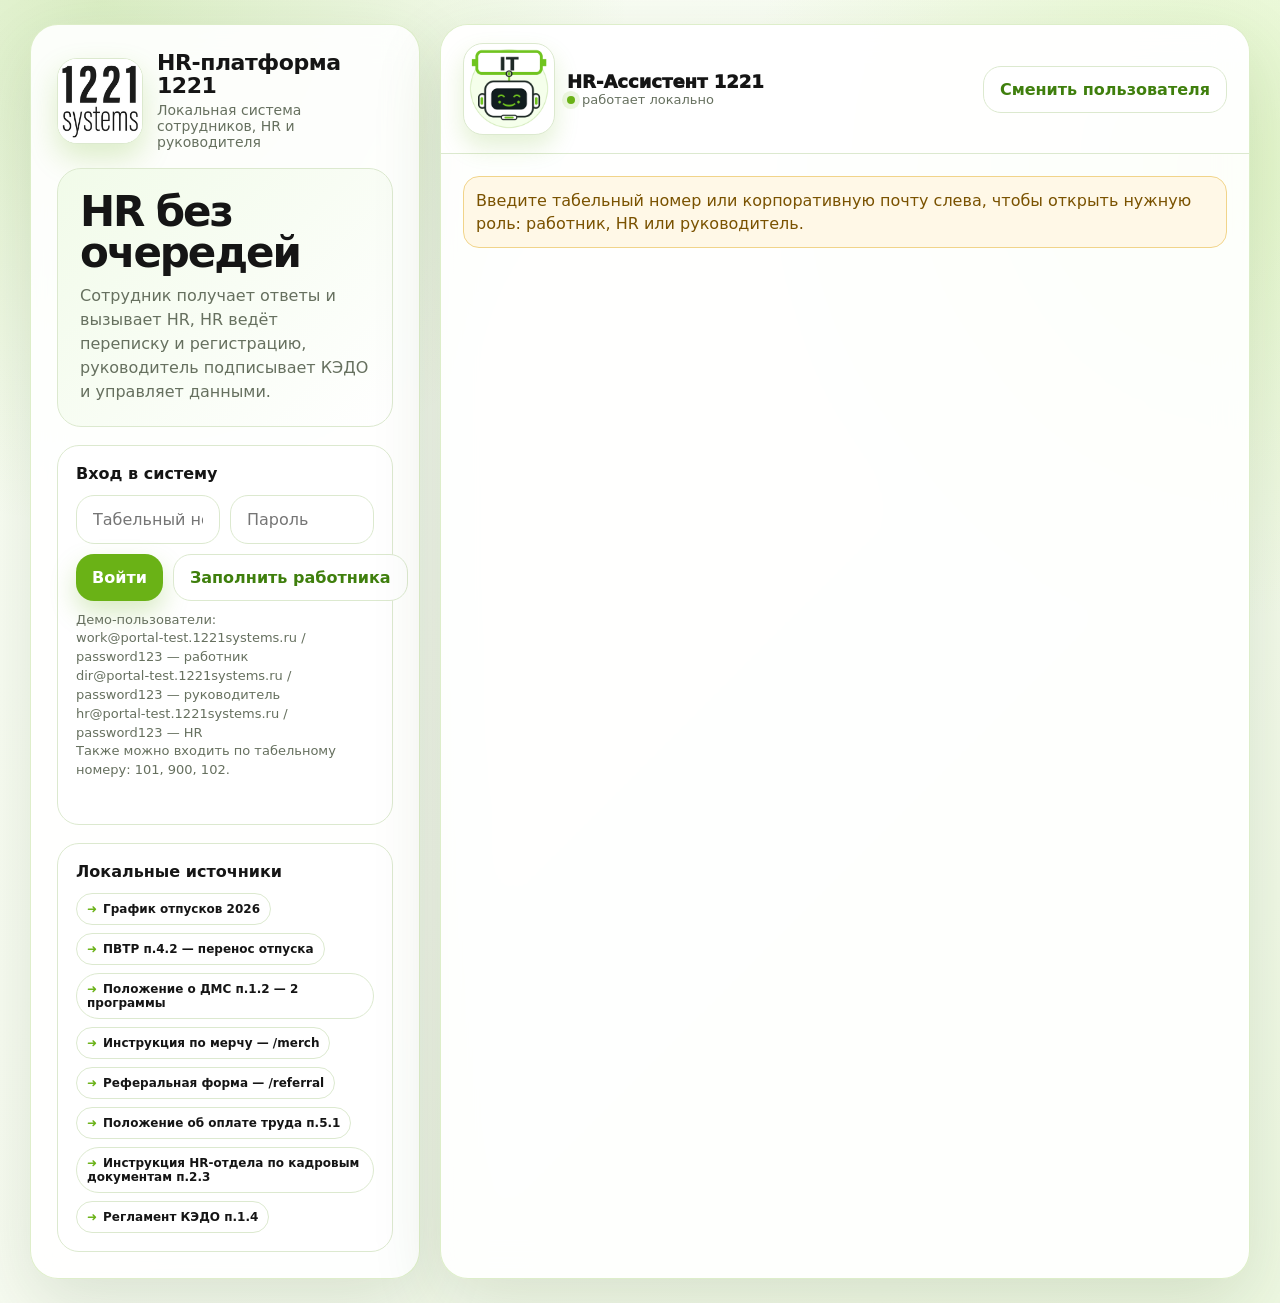
==== commit d4533d70: "привет" ====
--- a/index.html
+++ b/index.html
@@ -1,74 +1,2910 @@
 <!doctype html>
 <html lang="ru">
 <head>
-    <meta charset="utf-8"/>
-    <meta name="viewport" content="width=device-width, initial-scale=1"/>
-    <title>HR‑платформа 1221</title>
-    <link rel="stylesheet" href="style1.css">
+  <meta charset="utf-8" />
+  <meta name="viewport" content="width=device-width, initial-scale=1" />
+  <title>HR-платформа 1221</title>
+
+  <style>
+    :root {
+      --green: #6AB216;
+      --green-dark: #3f7f0d;
+      --green-soft: #ecf8df;
+      --ink: #151515;
+      --muted: #66705f;
+      --line: #dce9cf;
+      --bg: #f7fbf1;
+      --card: rgba(255, 255, 255, .9);
+      --danger: #b91c1c;
+      --shadow: 0 24px 70px rgba(45, 76, 18, .14);
+      --radius: 28px;
+      --font: Inter, ui-sans-serif, system-ui, -apple-system, BlinkMacSystemFont, "Segoe UI", Arial, sans-serif;
+    }
+
+    * {
+      box-sizing: border-box;
+    }
+
+    html,
+    body {
+      min-height: 100%;
+    }
+
+    body {
+      margin: 0;
+      font-family: var(--font);
+      color: var(--ink);
+      background:
+        radial-gradient(circle at 8% 0%, rgba(106, 178, 22, .22), transparent 30%),
+        radial-gradient(circle at 94% 12%, rgba(155, 229, 59, .22), transparent 28%),
+        linear-gradient(135deg, #fbfff6 0%, var(--bg) 52%, #eef8e2 100%);
+    }
+
+    button,
+    input,
+    select,
+    textarea {
+      font: inherit;
+    }
+
+    button {
+      cursor: pointer;
+      -webkit-tap-highlight-color: transparent;
+    }
+
+    a {
+      color: var(--green-dark);
+      font-weight: 900;
+      text-decoration: none;
+    }
+
+    a:hover {
+      text-decoration: underline;
+    }
+
+    .shell {
+      width: min(1220px, calc(100% - 32px));
+      min-height: 100vh;
+      margin: 0 auto;
+      padding: 24px 0;
+      display: grid;
+      align-items: center;
+    }
+
+    .app {
+      display: grid;
+      grid-template-columns: 390px minmax(0, 1fr);
+      gap: 20px;
+      min-height: min(820px, calc(100vh - 48px));
+    }
+
+    .panel,
+    .workspace {
+      border: 1px solid rgba(106, 178, 22, .22);
+      background: var(--card);
+      border-radius: var(--radius);
+      box-shadow: var(--shadow);
+      backdrop-filter: blur(16px);
+      overflow: hidden;
+    }
+
+    .panel {
+      padding: 26px;
+      display: flex;
+      flex-direction: column;
+      gap: 18px;
+    }
+
+    .workspace {
+      display: grid;
+      grid-template-rows: auto 1fr;
+      min-width: 0;
+    }
+
+    .brand {
+      display: flex;
+      gap: 14px;
+      align-items: center;
+    }
+
+    .logo {
+      width: 86px;
+      height: 86px;
+      border-radius: 20px;
+      display: grid;
+      place-items: center;
+      background: #fff;
+      border: 1px solid var(--line);
+      box-shadow: 0 14px 30px rgba(106, 178, 22, .22);
+      overflow: hidden;
+      flex: 0 0 auto;
+    }
+
+    .logo img {
+      width: 100%;
+      height: 100%;
+      object-fit: contain;
+      padding: 0;
+      background: #fff;
+    }
+
+    .brand h1 {
+      margin: 0;
+      font-size: 22px;
+      line-height: 1.05;
+      letter-spacing: -.02em;
+    }
+
+    .brand p {
+      margin: 5px 0 0;
+      color: var(--muted);
+      font-size: 14px;
+    }
+
+    .hero {
+      padding: 22px;
+      border-radius: 24px;
+      background: linear-gradient(135deg, #f1fbe9, #fff);
+      border: 1px solid var(--line);
+    }
+
+    .hero h2 {
+      margin: 0 0 10px;
+      font-size: clamp(28px, 5vw, 42px);
+      line-height: .98;
+      letter-spacing: -.05em;
+    }
+
+    .hero p {
+      margin: 0;
+      color: var(--muted);
+      line-height: 1.5;
+    }
+
+    .card {
+      padding: 18px;
+      border-radius: 22px;
+      border: 1px solid var(--line);
+      background: rgba(255, 255, 255, .74);
+    }
+
+    .card h3 {
+      margin: 0 0 12px;
+      font-size: 16px;
+    }
+
+    .row {
+      display: flex;
+      gap: 10px;
+    }
+
+    .field {
+      width: 100%;
+      border: 1px solid var(--line);
+      background: #fff;
+      color: var(--ink);
+      border-radius: 18px;
+      outline: none;
+      padding: 14px 16px;
+    }
+
+    .field:focus {
+      border-color: var(--green);
+      box-shadow: 0 0 0 4px rgba(106, 178, 22, .16);
+    }
+
+    textarea.field {
+      min-height: 96px;
+      resize: vertical;
+    }
+
+    .btn {
+      border: 0;
+      border-radius: 18px;
+      padding: 13px 16px;
+      background: var(--green);
+      color: #fff;
+      font-weight: 900;
+      box-shadow: 0 12px 26px rgba(106, 178, 22, .26);
+      white-space: nowrap;
+    }
+
+    .btn.secondary {
+      background: #fff;
+      color: var(--green-dark);
+      border: 1px solid var(--line);
+      box-shadow: none;
+    }
+
+    .btn.dark {
+      background: var(--ink);
+      box-shadow: 0 12px 26px rgba(21, 21, 21, .18);
+    }
+
+    .btn.danger {
+      background: var(--danger);
+    }
+
+    .btn.small {
+      padding: 8px 11px;
+      border-radius: 13px;
+      font-size: 13px;
+    }
+
+    .hint {
+      color: var(--muted);
+      font-size: 13px;
+      line-height: 1.45;
+      margin-top: 10px;
+    }
+
+    .error {
+      color: var(--danger);
+      font-size: 13px;
+      min-height: 18px;
+      margin-top: 8px;
+    }
+
+    .ok {
+      color: var(--green-dark);
+      font-size: 13px;
+      margin-top: 8px;
+    }
+
+    .employee-card {
+      display: none;
+    }
+
+    .employee-top {
+      display: flex;
+      gap: 12px;
+      align-items: center;
+    }
+
+    .mini-avatar{
+      width:52px;
+      height:52px;
+      border-radius:16px;
+      background:var(--green-soft);
+      color:var(--green-dark);
+      display:grid;
+      place-items:center;
+      font-weight:950;
+      border:1px solid var(--line);
+      overflow:hidden;
+    }
+
+    .mini-avatar img{
+      width:100%;
+      height:100%;
+      object-fit:contain;
+      padding:4px;
+      background:transparent;
+    }
+
+    .employee-name {
+      font-weight: 950;
+    }
+
+    .employee-meta {
+      color: var(--muted);
+      font-size: 13px;
+      margin-top: 2px;
+    }
+
+    .facts {
+      display: grid;
+      grid-template-columns: 1fr 1fr;
+      gap: 10px;
+      margin-top: 14px;
+    }
+
+    .fact {
+      padding: 12px;
+      border-radius: 16px;
+      background: var(--green-soft);
+      border: 1px solid var(--line);
+    }
+
+    .fact b {
+      display: block;
+      font-size: 20px;
+      color: var(--green-dark);
+    }
+
+    .fact span {
+      color: var(--muted);
+      font-size: 12px;
+    }
+
+    .role-pill {
+      display: inline-flex;
+      align-items: center;
+      gap: 6px;
+      padding: 6px 10px;
+      border-radius: 999px;
+      background: var(--green-soft);
+      color: var(--green-dark);
+      font-weight: 900;
+      font-size: 12px;
+      border: 1px solid var(--line);
+    }
+
+    .tag-list {
+      display: flex;
+      flex-wrap: wrap;
+      gap: 8px;
+    }
+
+    .tag {
+      border: 1px solid var(--line);
+      background: #fff;
+      border-radius: 999px;
+      padding: 8px 10px;
+      color: var(--ink);
+      font-size: 12px;
+      font-weight: 750;
+      text-align: left;
+    }
+
+    .tag::before {
+      content: "➜";
+      color: var(--green);
+      margin-right: 6px;
+    }
+
+    .source-details {
+      display: none;
+      margin-top: 12px;
+      padding: 14px;
+      border: 1px dashed rgba(106, 178, 22, .45);
+      border-radius: 18px;
+      background: #fbfff6;
+      color: var(--ink);
+      line-height: 1.45;
+      font-size: 13px;
+    }
+
+    .source-details b {
+      display: block;
+      margin-bottom: 6px;
+      color: var(--green-dark);
+    }
+
+    .topbar {
+      padding: 18px 22px;
+      border-bottom: 1px solid var(--line);
+      display: flex;
+      align-items: center;
+      justify-content: space-between;
+      gap: 12px;
+      background: rgba(255, 255, 255, .62);
+    }
+
+    .bot-id {
+      display: flex;
+      gap: 12px;
+      align-items: center;
+      min-width: 0;
+    }
+
+    .bot-avatar{
+      flex:0 0 auto;
+      width:92px;
+      height:92px;
+      border-radius:20px;
+      display:grid;
+      place-items:center;
+      background:#fff;
+      border:1px solid var(--line);
+      overflow:hidden;
+      box-shadow:0 12px 24px rgba(106,178,22,.18);
+    }
+
+    .bot-avatar img{
+      width:100%;
+      height:100%;
+      object-fit:contain;
+      padding:0;
+      background:transparent;
+    }
+
+    .bot-name {
+      font-weight: 950;
+      font-size: 18px;
+    }
+
+    .bot-status {
+      color: var(--muted);
+      font-size: 13px;
+      display: flex;
+      align-items: center;
+      gap: 7px;
+    }
+
+    .dot {
+      width: 8px;
+      height: 8px;
+      border-radius: 50%;
+      background: var(--green);
+      box-shadow: 0 0 0 5px rgba(106, 178, 22, .12);
+    }
+
+    .content {
+      min-height: 0;
+      overflow: auto;
+      padding: 22px;
+    }
+
+    .tabs {
+      display: flex;
+      gap: 8px;
+      flex-wrap: wrap;
+    }
+
+    .tab {
+      border: 1px solid var(--line);
+      background: #fff;
+      color: var(--ink);
+      border-radius: 999px;
+      padding: 9px 12px;
+      font-weight: 900;
+      font-size: 13px;
+    }
+
+    .tab.active {
+      background: var(--green);
+      color: #fff;
+      border-color: var(--green);
+    }
+
+    .chat-layout {
+      display: grid;
+      grid-template-rows: 1fr auto auto;
+      height: calc(300vh - 600px);
+      min-height: 0;
+      max-height: calc(1000vh - 1000px);
+    }
+
+    .messages {
+      padding: 24px;
+      overflow: auto;
+      display: flex;
+      flex-direction: column;
+      gap: 14px;
+      scroll-behavior: smooth;
+      min-height: 0;
+      max-height: 100%;
+    }
+
+    .msg-row {
+      display: flex;
+      gap: 16px;
+      align-items: flex-end;
+      max-width: 82%;
+    }
+
+    .msg-row.user {
+      align-self: flex-end;
+      flex-direction: row-reverse;
+    }
+
+    .msg-row.bot {
+      align-self: flex-start;
+    }
+
+    .bubble {
+      padding: 14px 16px;
+      border-radius: 20px;
+      line-height: 1.48;
+      white-space: pre-wrap;
+      box-shadow: 0 10px 28px rgba(45, 76, 18, .08);
+      border: 1px solid var(--line);
+    }
+
+    .bot .bubble {
+      background: #fff;
+      border-bottom-left-radius: 6px;
+    }
+
+    .user .bubble {
+      background: var(--green);
+      color: #fff;
+      border-color: var(--green);
+      border-bottom-right-radius: 6px;
+    }
+
+    .msg-avatar{
+      width:58px;
+      height:58px;
+      border-radius:18px;
+      display:grid;
+      place-items:center;
+      background:var(--green-soft);
+      color:var(--green-dark);
+      font-size:12px;
+      font-weight:950;
+      flex:0 0 auto;
+      border:1px solid var(--line);
+      overflow:hidden;
+    }
+
+    .msg-avatar img{
+      width:100%;
+      height:100%;
+      object-fit:contain;
+      padding:2px;
+      background:transparent;
+    }
+
+    .source {
+      display: block;
+      margin-top: 10px;
+      padding-top: 10px;
+      color: var(--green-dark);
+      border-top: 1px dashed rgba(106, 178, 22, .36);
+      font-size: 13px;
+      font-style: italic;
+    }
+
+    .quick {
+      display: flex;
+      flex-wrap: wrap;
+      gap: 8px;
+      padding: 0 24px 16px;
+    }
+
+    .quick button {
+      border: 1px solid var(--line);
+      background: #fff;
+      color: var(--ink);
+      border-radius: 999px;
+      padding: 9px 12px;
+      font-size: 13px;
+      font-weight: 750;
+    }
+
+    .quick button::before {
+      content: "➜";
+      color: var(--green);
+      margin-right: 6px;
+    }
+
+    .composer {
+      padding: 18px;
+      display: flex;
+      gap: 10px;
+      border-top: 1px solid var(--line);
+      background: rgba(255, 255, 255, .62);
+    }
+
+    .send-btn {
+      width: 58px;
+      min-width: 58px;
+      display: grid;
+      place-items: center;
+      padding: 0;
+      color: white;
+    }
+
+    .pixel-arrow {
+      display: inline-grid;
+      grid-template-columns: repeat(5, 5px);
+      grid-template-rows: repeat(5, 5px);
+      width: 25px;
+      height: 25px;
+    }
+
+    .pixel-arrow i {
+      width: 5px;
+      height: 5px;
+      display: block;
+    }
+
+    .pixel-arrow i.on {
+      background: currentColor;
+    }
+
+    .typing {
+      display: inline-flex;
+      gap: 5px;
+      align-items: center;
+      padding: 4px 0;
+    }
+
+    .typing span {
+      width: 7px;
+      height: 7px;
+      border-radius: 50%;
+      background: var(--green);
+      animation: bounce 1s infinite ease-in-out;
+    }
+
+    .typing span:nth-child(2) {
+      animation-delay: .15s;
+    }
+
+    .typing span:nth-child(3) {
+      animation-delay: .3s;
+    }
+
+    @keyframes bounce {
+      0%, 80%, 100% {
+        transform: translateY(0);
+        opacity: .35;
+      }
+
+      40% {
+        transform: translateY(-5px);
+        opacity: 1;
+      }
+    }
+
+    .module-grid {
+      display: grid;
+      grid-template-columns: repeat(2, minmax(0, 1fr));
+      gap: 16px;
+    }
+
+    .module {
+      padding: 18px;
+      border: 1px solid var(--line);
+      background: #fff;
+      border-radius: 24px;
+    }
+
+    .module h3 {
+      margin: 0 0 12px;
+      font-size: 18px;
+    }
+
+    .table-wrap {
+      overflow: auto;
+      border: 1px solid var(--line);
+      border-radius: 18px;
+      background: #fff;
+    }
+
+    .data-table {
+      width: 100%;
+      border-collapse: collapse;
+      min-width: 980px;
+    }
+
+    .data-table th,
+    .data-table td {
+      padding: 12px;
+      border-bottom: 1px solid var(--line);
+      text-align: left;
+      vertical-align: top;
+      font-size: 14px;
+    }
+
+    .role-cell{display:flex;align-items:center;gap:10px}
+    .role-cell img{width:36px;height:36px;border-radius:12px;border:1px solid var(--line);background:#fff;padding:2px;object-fit:contain}
+
+    .data-table th {
+      background: #f4faec;
+      color: var(--green-dark);
+      font-weight: 950;
+    }
+
+    .list {
+      display: flex;
+      flex-direction: column;
+      gap: 10px;
+      min-height: 0;
+      max-height: 100%;
+    }
+
+    .item {
+      border: 1px solid var(--line);
+      border-radius: 18px;
+      background: #fff;
+      padding: 14px;
+    }
+
+    .item-head {
+      display: flex;
+      justify-content: space-between;
+      gap: 10px;
+      align-items: flex-start;
+    }
+
+    .muted {
+      color: var(--muted);
+    }
+
+    .status {
+      font-weight: 950;
+      border-radius: 999px;
+      padding: 5px 9px;
+      font-size: 12px;
+      background: var(--green-soft);
+      color: var(--green-dark);
+      border: 1px solid var(--line);
+    }
+
+    .status.pending {
+      background: #fff8e7;
+      color: #8a5a00;
+    }
+
+    .status.signed {
+      background: var(--green-soft);
+      color: var(--green-dark);
+    }
+
+    .hr-chat {
+      display: grid;
+      grid-template-columns: 260px 1fr;
+      gap: 14px;
+      height: calc(100vh - 210px);
+      min-height: 0;
+      max-height: calc(100vh - 210px);
+    }
+
+    .chat-list {
+      border: 1px solid var(--line);
+      border-radius: 22px;
+      background: #fff;
+      padding: 10px;
+      overflow: auto;
+      min-height: 0;
+    }
+
+    .chat-person {
+      width: 100%;
+      text-align: left;
+      border: 1px solid transparent;
+      background: #fff;
+      border-radius: 16px;
+      padding: 10px;
+      margin-bottom: 8px;
+    }
+
+    .chat-person.active,
+    .chat-person:hover {
+      border-color: var(--green);
+      background: var(--green-soft);
+    }
+
+    .chat-panel {
+      border: 1px solid var(--line);
+      border-radius: 22px;
+      background: #fff;
+      display: grid;
+      grid-template-rows: auto 1fr auto;
+      overflow: hidden;
+      min-height: 0;
+    }
+
+    .chat-panel-head {
+      padding: 14px 16px;
+      border-bottom: 1px solid var(--line);
+      display: flex;
+      justify-content: space-between;
+      align-items: center;
+      gap: 10px;
+    }
+
+    .hr-messages {
+      padding: 16px;
+      overflow: auto;
+      display: flex;
+      flex-direction: column;
+      gap: 10px;
+      min-height: 0;
+      max-height: 100%;
+    }
+
+    .hr-msg {
+      max-width: 75%;
+      padding: 10px 12px;
+      border-radius: 16px;
+      background: #f7fbf1;
+      border: 1px solid var(--line);
+      white-space: pre-wrap;
+    }
+
+    .hr-msg.me {
+      align-self: flex-end;
+      background: var(--green);
+      color: #fff;
+      border-color: var(--green);
+    }
+
+    .hr-msg.them {
+      align-self: flex-start;
+    }
+
+    .hr-composer {
+      padding: 12px;
+      border-top: 1px solid var(--line);
+      display: flex;
+      gap: 8px;
+    }
+
+    .form-grid {
+      display: grid;
+      grid-template-columns: repeat(2, minmax(0, 1fr));
+      gap: 10px;
+    }
+
+    .full {
+      grid-column: 1 / -1;
+    }
+
+    .kedo-form {
+      display: grid;
+      gap: 10px;
+    }
+
+    .notice {
+      padding: 12px;
+      border-radius: 16px;
+      background: #fff8e7;
+      border: 1px solid #f1d48a;
+      color: #7a5200;
+      line-height: 1.45;
+    }
+
+    @media (max-width: 980px) {
+      .shell {
+        width: min(100% - 20px, 760px);
+        padding: 10px 0;
+        align-items: start;
+      }
+
+      .app {
+        grid-template-columns: 1fr;
+        min-height: auto;
+      }
+
+      .panel {
+        order: 2;
+        padding: 18px;
+      }
+
+      .workspace {
+        order: 1;
+        min-height: 70vh;
+      }
+
+      .module-grid {
+        grid-template-columns: 1fr;
+      }
+
+      .hr-chat {
+        grid-template-columns: 1fr;
+        height: auto;
+      }
+
+      .msg-row {
+        max-width: 94%;
+      }
+
+      .messages {
+        padding: 16px;
+      }
+
+      .quick {
+        padding: 0 16px 12px;
+      }
+
+      .composer {
+        padding: 12px;
+      }
+
+      .topbar {
+        padding: 16px;
+      }
+
+      .content {
+        padding: 16px;
+      }
+    }
+
+    @media (max-width: 720px) {
+      body {
+        overflow-x: hidden;
+      }
+
+      .app,
+      .shell,
+      .workspace {
+        width: 100%;
+        max-width: 100%;
+        overflow-x: hidden;
+      }
+
+      .topbar {
+        display: flex;
+        align-items: center;
+        gap: 10px;
+        padding: 14px 12px;
+        flex-wrap: wrap;
+      }
+
+      .bot-id {
+        min-width: 0;
+        flex: 1 1 180px;
+      }
+
+      .bot-name {
+        font-size: 16px;
+        white-space: normal;
+      }
+
+      .bot-status {
+        display: none;
+      }
+
+      #logoutBtn {
+        flex: 1 1 100%;
+        width: 100%;
+        min-height: 46px;
+        margin-top: 8px;
+        font-size: 15px;
+        border-radius: 18px;
+      }
+
+      .tabs {
+        display: flex;
+        gap: 8px;
+        overflow-x: auto;
+        flex-wrap: nowrap;
+        padding-bottom: 8px;
+        scrollbar-width: none;
+      }
+
+      .tabs::-webkit-scrollbar {
+        display: none;
+      }
+
+      .tab {
+        flex: 0 0 auto;
+        white-space: nowrap;
+        min-height: 42px;
+        padding: 10px 16px;
+        font-size: 14px;
+      }
+
+      .chat-layout {
+        min-height: 0;
+        height: calc(100vh - 220px);
+        max-height: calc(100vh - 220px);
+      }
+
+      .messages {
+        padding: 12px;
+        width: 100%;
+        max-width: 100%;
+        overflow-x: hidden;
+      }
+
+      .bubble {
+        max-width: 100%;
+        font-size: 15px;
+        line-height: 1.45;
+        word-break: break-word;
+      }
+
+      .msg-row {
+        gap: 8px;
+        max-width: 96%;
+      }
+
+      .composer {
+        position: sticky;
+        bottom: 0;
+        display: flex;
+        gap: 8px;
+        padding: 10px;
+        background: rgba(250, 255, 246, .96);
+        backdrop-filter: blur(10px);
+      }
+
+      .composer input {
+        min-width: 0;
+        flex: 1;
+        font-size: 15px;
+        border-radius: 16px;
+      }
+
+      .send-btn {
+        width: 48px;
+        min-width: 48px;
+        height: 48px;
+        border-radius: 16px;
+        padding: 0;
+      }
+
+      .card,
+      .panel,
+      .module {
+        border-radius: 22px;
+        padding: 16px;
+      }
+
+      .row,
+      .form-grid {
+        grid-template-columns: 1fr;
+        flex-direction: column;
+      }
+
+      .btn {
+        width: 100%;
+      }
+
+      .facts {
+        grid-template-columns: 1fr;
+      }
+
+      .hero {
+        display: none;
+      }
+
+      table {
+        display: block;
+        width: 100%;
+        overflow-x: auto;
+        white-space: nowrap;
+      }
+    }
+  /* role-icon-final-fix */
+
+    @media (max-width:720px){
+      .bot-avatar{width:72px!important;height:72px!important;min-width:72px!important}
+      .msg-avatar{width:50px!important;height:50px!important;min-width:50px!important}
+      .mini-avatar{width:46px!important;height:46px!important;min-width:46px!important}
+    }
+
+  </style>
 </head>
+
 <body>
-<div class="shell">
+  <div class="shell">
     <section class="app">
-        <aside class="panel">
-            <div class="brand">
-                <div class="logo"><img src="assets/robot-logo.svg" alt="Логотип HR-Ассистента"></div>
-                <div><h1>HR‑платформа 1221</h1>
-                    <p>Локальная система сотрудников, HR и руководителя</p></div>
+      <aside class="panel">
+        <div class="brand">
+          <div class="logo">
+            <img src="assets/logo.png" alt="Логотип компании">
+          </div>
+          <div>
+            <h1>HR-платформа 1221</h1>
+            <p>Локальная система сотрудников, HR и руководителя</p>
+          </div>
+        </div>
+
+        <div class="hero">
+          <h2>HR без очередей</h2>
+          <p>Сотрудник получает ответы и вызывает HR, HR ведёт переписку и регистрацию, руководитель подписывает КЭДО и управляет данными.</p>
+        </div>
+
+        <div class="card" id="loginCard">
+          <h3>Вход в систему</h3>
+          <div class="row">
+            <input class="field" id="loginInput" placeholder="Табельный номер или почта">
+            <input class="field" id="passwordInput" type="password" placeholder="Пароль">
+          </div>
+          <div class="row" style="margin-top:10px">
+            <button class="btn" id="loginBtn">Войти</button>
+            <button class="btn secondary" id="demoBtn">Заполнить работника</button>
+          </div>
+          <div class="hint">
+            Демо-пользователи:<br>
+            work@portal-test.1221systems.ru / password123 — работник<br>
+            dir@portal-test.1221systems.ru / password123 — руководитель<br>
+            hr@portal-test.1221systems.ru / password123 — HR<br>
+            Также можно входить по табельному номеру: 101, 900, 102.
+          </div>
+          <div class="error" id="loginError"></div>
+        </div>
+
+        <div class="card employee-card" id="profileCard">
+          <div class="employee-top">
+            <div class="mini-avatar" id="profileAvatar">—</div>
+            <div>
+              <div class="employee-name" id="profileName">—</div>
+              <div class="employee-meta" id="profileMeta">—</div>
+              <div style="margin-top:6px">
+                <span class="role-pill" id="profileRole">—</span>
+              </div>
             </div>
-            <div class="hero"><h2>HR без очередей</h2>
-                <p>Сотрудник получает ответы и вызывает HR, HR ведёт переписку и регистрацию, руководитель подписывает
-                    КЭДО и управляет данными.</p></div>
-            <div class="card" id="loginCard"><h3>Вход в систему</h3>
-                <div class="row"><input class="field" id="loginInput" placeholder="Табельный номер или почта"><input
-                        class="field" id="passwordInput" type="password" placeholder="Пароль"></div>
-                <div class="row" style="margin-top:10px">
-                    <button class="btn" id="loginBtn">Войти</button>
-                    <button class="btn secondary" id="demoBtn">Заполнить работника</button>
+          </div>
+          <div class="facts">
+            <div class="fact">
+              <b id="profileVacation">—</b>
+              <span>дней отпуска</span>
+            </div>
+            <div class="fact">
+              <b id="profileTab">—</b>
+              <span>табельный номер</span>
+            </div>
+          </div>
+        </div>
+
+        <div class="card" id="sourcesCard">
+          <h3>Локальные источники</h3>
+          <div class="tag-list" id="sourceTags"></div>
+          <div class="source-details" id="sourceDetails"></div>
+        </div>
+      </aside>
+
+      <main class="workspace">
+        <header class="topbar">
+          <div class="bot-id">
+            <div class="bot-avatar">
+              <img src="assets/robot-happy.png" alt="HR-Ассистент 1221">
+            </div>
+            <div>
+              <div class="bot-name" id="workspaceTitle">HR-Ассистент 1221</div>
+              <div class="bot-status">
+                <span class="dot"></span>
+                <span id="workspaceStatus">работает локально</span>
+              </div>
+            </div>
+          </div>
+          <button class="btn secondary" id="logoutBtn">Сменить пользователя</button>
+        </header>
+
+        <div class="content" id="content"></div>
+      </main>
+    </section>
+  </div>
+
+  <script>
+    const $ = id => document.getElementById(id);
+    const logo = 'assets/robot-happy.png';
+    const sadLogo = 'assets/robot-sad.png';
+    const hrContact = 'hr@1221systems.ru';
+
+    const defaultUsers = [
+      {
+        id: '101',
+        tab: '101',
+        email: 'work@portal-test.1221systems.ru',
+        password: 'password123',
+        role: 'employee',
+        fullName: 'Иван Иванов',
+        firstName: 'Иван',
+        lastName: 'Иванов',
+        aliases: ['иван', 'ивана', 'ивану', 'иванов', 'иванова', 'иванову', 'ивановым', 'иванове'],
+        vacationDays: 21,
+        vacationTotalDays: 28,
+        vacationStart: '03.08.2026',
+        vacationEnd: '16.08.2026',
+        birthday: '21.03',
+        children: '2 ребенка (5 и 9 лет)',
+        isHR: false
+      },
+      {
+        id: '102',
+        tab: '102',
+        email: 'hr@portal-test.1221systems.ru',
+        password: 'password123',
+        role: 'hr',
+        fullName: 'Мария Директорова',
+        firstName: 'Мария',
+        lastName: 'Директорова',
+        aliases: ['мария', 'марии', 'марию', 'директорова', 'директоровой', 'директорову', 'директоровым', 'директорове'],
+        vacationDays: 14,
+        vacationTotalDays: 28,
+        vacationStart: '',
+        vacationEnd: '',
+        birthday: '12.05',
+        children: 'нет детей',
+        isHR: true
+      },
+      {
+        id: '103',
+        tab: '103',
+        email: 'petrov@portal-test.1221systems.ru',
+        password: 'password123',
+        role: 'employee',
+        fullName: 'Андрей Петров',
+        firstName: 'Андрей',
+        lastName: 'Петров',
+        aliases: ['андрей', 'андрея', 'андрею', 'петров', 'петрова', 'петрову', 'петровым', 'петрове'],
+        vacationDays: 0,
+        vacationTotalDays: 28,
+        vacationStart: '',
+        vacationEnd: '',
+        birthday: '24.11',
+        children: '3 ребенка (8, 12, 15 лет)',
+        isHR: false
+      },
+      {
+        id: '900',
+        tab: '900',
+        email: 'dir@portal-test.1221systems.ru',
+        password: 'password123',
+        role: 'manager',
+        fullName: 'Ольга Руководитель',
+        firstName: 'Ольга',
+        lastName: 'Руководитель',
+        aliases: ['ольга', 'руководитель', 'руководителя'],
+        vacationDays: 28,
+        vacationTotalDays: 28,
+        vacationStart: '',
+        vacationEnd: '',
+        birthday: '07.09',
+        children: '1 ребенок (10 лет)',
+        isHR: false
+      }
+    ];
+
+    const knowledgeBase = {
+      vacation: {
+        title: 'График отпусков 2026',
+        summary: 'Персональный остаток отпуска и даты ближайшего отпуска.',
+        path: '/docs/vacation-2026.pdf',
+        example: 'Сколько у меня осталось дней отпуска?'
+      },
+      vacationTransfer: {
+        title: 'ПВТР п.4.2 – перенос отпуска',
+        summary: 'Перенос оформляется заявлением после согласования с руководителем и HR.',
+        path: '/docs/pvtr.pdf#p4.2',
+        example: 'Как перенести отпуск?'
+      },
+      sickLeave: {
+        title: 'Положение об оплате больничных п.3.1',
+        summary: 'Больничный оплачивается по электронному листку нетрудоспособности.',
+        path: '/docs/sick-leave.docx#p3.1',
+        example: 'Как оплачивается больничный?'
+      },
+      payslip: {
+        title: 'Инструкция «Расчётный лист» п.2.1',
+        summary: 'Расчётный лист скачивается в личном кабинете в разделе «Зарплата».',
+        path: '/portal/payroll/payslip',
+        example: 'Где скачать расчетный лист?'
+      },
+      merch: {
+        title: 'Инструкция по мерчу – /merch',
+        summary: 'Заказ мерча оформляется через раздел /merch с выбором товара и размера.',
+        path: '/merch',
+        example: 'Как заказать мерч?'
+      },
+      dms: {
+        title: 'Положение о ДМС п.1.2 – 2 программы',
+        summary: 'Доступны базовая и расширенная программы ДМС.',
+        path: '/benefits/dms',
+        example: 'Какие программы ДМС есть?'
+      },
+      referral: {
+        title: 'Реферальная форма – /referral',
+        summary: 'Рекомендация кандидата оформляется через форму /referral.',
+        path: '/referral',
+        example: 'Как порекомендовать друга?'
+      },
+      advance: {
+        title: 'Положение об оплате труда п.5.1',
+        summary: 'Аванс выплачивается 27 числа, зарплата — 12 числа следующего месяца.',
+        path: '/docs/payroll-policy.docx#p5.1',
+        example: 'Сколько дней до аванса?'
+      },
+      certificate: {
+        title: 'Инструкция HR-отдела по кадровым документам п.2.3',
+        summary: 'Справки передаются в HR лично, сканом или через внутреннюю форму.',
+        path: '/docs/hr-documents.docx#p2.3',
+        example: 'Куда нести справку?'
+      },
+      birthday: {
+        title: 'Персональная карточка сотрудника',
+        summary: 'Даты рождения берутся из карточек сотрудников локальной базы.',
+        path: '/local/employees',
+        example: 'Когда день рождения Директоровой?'
+      },
+      children: {
+        title: 'Персональная карточка сотрудника',
+        summary: 'Данные о детях берутся только из карточек сотрудников локальной базы.',
+        path: '/local/employees',
+        example: 'Сколько детей у Петрова?'
+      },
+      kedo: {
+        title: 'Регламент КЭДО п.1.4',
+        summary: 'Работник отправляет заявление, руководитель подписывает его в локальном кабинете.',
+        path: '/docs/kedo-regulation.docx#p1.4',
+        example: 'Отправить заявление на отпуск'
+      },
+      fallback: {
+        title: 'Контакт HR-поддержки',
+        summary: 'Если ответа нет в базе, вопрос передаётся HR.',
+        path: 'mailto:hr@1221systems.ru',
+        example: 'Написать в HR'
+      }
+    };
+
+    const sourceKeys = [
+      'vacation',
+      'vacationTransfer',
+      'dms',
+      'merch',
+      'referral',
+      'advance',
+      'certificate',
+      'kedo'
+    ];
+
+    let state;
+    let currentUser = null;
+    let selectedHrChat = null;
+
+    function normalize(text) {
+      return String(text || '')
+        .toLowerCase()
+        .replace(/ё/g, 'е')
+        .replace(/[.,!?;:()«»"']/g, ' ')
+        .replace(/\s+/g, ' ')
+        .trim();
+    }
+
+    function initials(name) {
+      return String(name || '??')
+        .split(' ')
+        .filter(Boolean)
+        .slice(0, 2)
+        .map(x => x[0])
+        .join('')
+        .toUpperCase();
+    }
+
+    function roleName(role) {
+      if (role === 'manager') return 'Руководитель';
+      if (role === 'hr') return 'HR';
+      return 'Работник';
+    }
+
+    function roleIcon(role){
+      if(role === 'manager') return 'assets/icon-manager.png';
+      if(role === 'hr') return 'assets/icon-hr.png';
+      return 'assets/icon-worker.png';
+    }
+
+
+    function botIconByMood(mood='happy'){
+      return mood === 'sad' ? sadLogo : logo;
+    }
+
+    function dayWord(n) {
+      n = Math.abs(Number(n));
+      const last = n % 10;
+      const lastTwo = n % 100;
+
+      if (last === 1 && lastTwo !== 11) return 'день';
+      if ([2, 3, 4].includes(last) && ![12, 13, 14].includes(lastTwo)) return 'дня';
+      return 'дней';
+    }
+
+    function formatDateRu(date) {
+      return date.toLocaleDateString('ru-RU', {
+        day: '2-digit',
+        month: '2-digit',
+        year: 'numeric'
+      });
+    }
+
+    function startOfDay(date) {
+      return new Date(date.getFullYear(), date.getMonth(), date.getDate());
+    }
+
+    function diffDaysInclusive(start, end) {
+      return Math.floor((startOfDay(end) - startOfDay(start)) / (1000 * 60 * 60 * 24)) + 1;
+    }
+
+    function daysBetween(from, to) {
+      return Math.ceil((startOfDay(to) - startOfDay(from)) / (1000 * 60 * 60 * 24));
+    }
+
+    function parseVacationDate(value, fallbackYear) {
+      const text = String(value || '').trim();
+      if (!text) return null;
+
+      const match = text.match(/^(\d{1,2})\.(\d{1,2})(?:\.(\d{4}))?$/);
+      if (!match) return null;
+
+      const day = Number(match[1]);
+      const month = Number(match[2]) - 1;
+      const year = Number(match[3]) || fallbackYear;
+      const date = new Date(year, month, day);
+
+      if (
+        Number.isNaN(date.getTime()) ||
+        date.getDate() !== day ||
+        date.getMonth() !== month ||
+        date.getFullYear() !== year
+      ) {
+        return null;
+      }
+
+      return startOfDay(date);
+    }
+
+    function getVacationPeriod(user) {
+      if (!user?.vacationStart || !user?.vacationEnd) return null;
+
+      const currentYear = new Date().getFullYear();
+      let start = parseVacationDate(user.vacationStart, currentYear);
+      if (!start) return null;
+
+      let end = parseVacationDate(user.vacationEnd, start.getFullYear());
+      if (!end) return null;
+
+      if (!/\.\d{4}$/.test(String(user.vacationEnd || '').trim()) && end < start) {
+        end = parseVacationDate(user.vacationEnd, start.getFullYear() + 1);
+      }
+
+      if (end < start) return null;
+
+      return { start, end };
+    }
+
+    function getVacationInfo(user, today = new Date()) {
+      const period = getVacationPeriod(user);
+      const totalDays = Number(user?.vacationTotalDays) || 28;
+      const normalizedToday = startOfDay(today);
+
+      if (!period) {
+        return {
+          totalDays,
+          plannedDays: 0,
+          remainingDays: Math.max(0, Number(user?.vacationDays) || totalDays),
+          status: 'notScheduled',
+          start: null,
+          end: null
+        };
+      }
+
+      const plannedDays = diffDaysInclusive(period.start, period.end);
+      const remainingDays = Math.max(0, totalDays - plannedDays);
+
+      if (normalizedToday < period.start) {
+        return {
+          totalDays,
+          plannedDays,
+          remainingDays,
+          status: 'upcoming',
+          daysUntilStart: daysBetween(normalizedToday, period.start),
+          start: period.start,
+          end: period.end
+        };
+      }
+
+      if (normalizedToday > period.end) {
+        return {
+          totalDays,
+          plannedDays,
+          remainingDays,
+          status: 'finished',
+          daysAfterEnd: daysBetween(period.end, normalizedToday),
+          start: period.start,
+          end: period.end
+        };
+      }
+
+      return {
+        totalDays,
+        plannedDays,
+        remainingDays,
+        status: 'active',
+        dayNumber: diffDaysInclusive(period.start, normalizedToday),
+        daysLeftIncludingToday: diffDaysInclusive(normalizedToday, period.end),
+        start: period.start,
+        end: period.end
+      };
+    }
+
+    function adjustWeekendPayment(date) {
+      const adjusted = new Date(date.getFullYear(), date.getMonth(), date.getDate());
+
+      if (adjusted.getDay() === 6) adjusted.setDate(adjusted.getDate() - 1);
+      if (adjusted.getDay() === 0) adjusted.setDate(adjusted.getDate() - 2);
+
+      return adjusted;
+    }
+
+    function getPaymentSchedule(fromDate = new Date()) {
+      const base = startOfDay(fromDate);
+      const candidates = [
+        { type: 'salary', date: adjustWeekendPayment(new Date(base.getFullYear(), base.getMonth(), 12)) },
+        { type: 'advance', date: adjustWeekendPayment(new Date(base.getFullYear(), base.getMonth(), 27)) },
+        { type: 'salary', date: adjustWeekendPayment(new Date(base.getFullYear(), base.getMonth() + 1, 12)) },
+        { type: 'advance', date: adjustWeekendPayment(new Date(base.getFullYear(), base.getMonth() + 1, 27)) },
+        { type: 'salary', date: adjustWeekendPayment(new Date(base.getFullYear(), base.getMonth() + 2, 12)) }
+      ].sort((a, b) => a.date - b.date);
+
+      const next = candidates.find(item => item.date >= base) || candidates[0];
+      const days = Math.max(0, daysBetween(base, next.date));
+
+      return {
+        nextType: next.type,
+        nextDate: next.date,
+        daysUntilNext: days,
+        advanceDate: candidates.find(item => item.type === 'advance' && item.date >= base)?.date || candidates[0].date,
+        salaryDate: candidates.find(item => item.type === 'salary' && item.date >= base)?.date || candidates[candidates.length - 1].date
+      };
+    }
+
+    function makeAliases(name) {
+      const parts = normalize(name).split(' ').filter(Boolean);
+      const result = [...parts];
+
+      parts.forEach(part => {
+        result.push(part + 'а');
+        result.push(part + 'у');
+        result.push(part + 'ой');
+        result.push(part + 'ым');
+        result.push(part + 'е');
+      });
+
+      return [...new Set(result)];
+    }
+
+    function escapeHtml(text) {
+      return String(text || '').replace(/[&<>"']/g, m => ({
+        '&': '&amp;',
+        '<': '&lt;',
+        '>': '&gt;',
+        '"': '&quot;',
+        "'": '&#39;'
+      }[m]));
+    }
+
+    function loadState() {
+      try {
+        state = JSON.parse(localStorage.getItem('hr1221State') || 'null');
+      } catch (e) {
+        state = null;
+      }
+
+      if (!state) {
+        state = {
+          users: defaultUsers,
+          hrChats: {},
+          requests: {},
+          applications: [],
+          botMessages: {}
+        };
+        saveState();
+      }
+
+      ensureState();
+    }
+
+    function ensureState() {
+      state.users = state.users || [];
+      state.hrChats = state.hrChats || {};
+      state.requests = state.requests || {};
+      state.applications = state.applications || [];
+      state.botMessages = state.botMessages || {};
+
+      defaultUsers.forEach(seed => {
+        let user = state.users.find(x =>
+          String(x.tab) === String(seed.tab) ||
+          normalize(x.email) === normalize(seed.email) ||
+          String(x.id) === String(seed.id)
+        );
+
+        if (!user) {
+          state.users.push({ ...seed });
+          return;
+        }
+
+        Object.assign(user, {
+          id: seed.id,
+          tab: seed.tab,
+          email: seed.email,
+          password: seed.password,
+          role: seed.role,
+          isHR: seed.isHR,
+          firstName: seed.firstName,
+          lastName: seed.lastName
+        });
+
+        if (!user.fullName) user.fullName = seed.fullName;
+        if (user.vacationDays === undefined || user.vacationDays === null) user.vacationDays = seed.vacationDays;
+        if (!user.vacationTotalDays) user.vacationTotalDays = seed.vacationTotalDays;
+        if (!user.vacationStart) user.vacationStart = seed.vacationStart;
+        if (!user.vacationEnd) user.vacationEnd = seed.vacationEnd;
+        if (!user.aliases || !user.aliases.length) user.aliases = seed.aliases;
+        if (!user.birthday && seed.birthday) user.birthday = seed.birthday;
+        if (!user.children && seed.children) user.children = seed.children;
+      });
+
+      state.users.forEach(user => {
+        if (!user.id) user.id = user.tab;
+        if (user.role === 'hr') user.isHR = true;
+        if (!user.password) user.password = 'password123';
+        if (!user.vacationTotalDays) user.vacationTotalDays = 28;
+        if (!user.aliases) user.aliases = makeAliases(user.fullName || '');
+        const vacationInfo = getVacationInfo(user);
+        if (vacationInfo.start && vacationInfo.end) {
+          user.vacationDays = vacationInfo.remainingDays;
+        }
+      });
+
+      saveState();
+    }
+
+    function saveState() {
+      localStorage.setItem('hr1221State', JSON.stringify(state));
+    }
+
+    function setProfile(){
+      const shown = !!currentUser;
+      $('profileCard').style.display = shown ? 'block' : 'none';
+      if(!shown) return;
+
+      $('profileAvatar').innerHTML = `<img src="${roleIcon(currentUser.role)}" alt="${roleName(currentUser.role)}">`;
+      $('profileName').textContent = currentUser.fullName;
+      $('profileMeta').textContent = `${currentUser.email} • таб. № ${currentUser.tab}`;
+      $('profileRole').textContent = roleName(currentUser.role);
+      const vacationInfo = typeof getVacationInfo === 'function' ? getVacationInfo(currentUser) : null;
+      $('profileVacation').textContent = vacationInfo?.remainingDays ?? currentUser.vacationDays ?? '—';
+      $('profileTab').textContent = currentUser.tab;
+      $('workspaceStatus').textContent = typeof roleHint === 'function' ? roleHint() : `${roleName(currentUser.role)} • локальный режим`;
+    }
+
+    function renderSources() {
+      const box = $('sourceTags');
+      box.innerHTML = '';
+
+      sourceKeys.forEach(key => {
+        const button = document.createElement('button');
+        button.className = 'tag';
+        button.type = 'button';
+        button.textContent = knowledgeBase[key].title.replace(' – ', ' — ');
+        button.onclick = () => openSource(key);
+        box.appendChild(button);
+      });
+    }
+
+    function openSource(key) {
+      const source = knowledgeBase[key];
+      const details = $('sourceDetails');
+
+      details.style.display = 'block';
+      details.innerHTML = `
+        <b>${source.title}</b>
+        <div>${source.summary}</div>
+        <div style="margin-top:8px">Путь: <a href="#">${source.path}</a></div>
+        <div style="margin-top:8px">Пример: «${source.example}»</div>
+      `;
+
+      if (currentUser?.role === 'employee') {
+        botReply(
+          `Открываю локальный источник: ${source.title}\n\n${source.summary}\n\nПуть в демо-базе: ${source.path}\n\nМожете спросить: «${source.example}».`,
+          source.title,
+          false
+        );
+      }
+    }
+
+    function login() {
+      const loginValue = normalize($('loginInput').value);
+      const password = $('passwordInput').value || '';
+
+      const user = state.users.find(x =>
+        normalize(x.tab) === loginValue ||
+        normalize(x.email) === loginValue
+      );
+
+      if (!user || user.password !== password) {
+        $('loginError').textContent = 'Пользователь не найден или пароль неверный.';
+        return;
+      }
+
+      $('loginError').textContent = '';
+      currentUser = user;
+      setProfile();
+      renderApp();
+    }
+
+    function logout() {
+      currentUser = null;
+      selectedHrChat = null;
+      setProfile();
+      $('content').innerHTML = '<div class="notice">Введите табельный номер или корпоративную почту слева, чтобы открыть нужную роль: работник, HR или руководитель.</div>';
+      $('workspaceTitle').textContent = 'HR-Ассистент 1221';
+      $('workspaceStatus').textContent = 'работает локально';
+    }
+
+    $('loginBtn').onclick = login;
+    $('logoutBtn').onclick = logout;
+
+    $('demoBtn').onclick = () => {
+      $('loginInput').value = 'work@portal-test.1221systems.ru';
+      $('passwordInput').value = 'password123';
+    };
+
+    $('passwordInput').addEventListener('keydown', event => {
+      if (event.key === 'Enter') login();
+    });
+
+    $('loginInput').addEventListener('keydown', event => {
+      if (event.key === 'Enter') login();
+    });
+
+    function renderApp() {
+      if (!currentUser) return logout();
+
+      if (currentUser.role === 'manager') renderManager();
+      else if (currentUser.role === 'hr') renderHR();
+      else renderEmployee();
+    }
+
+    function setWorkspace(title) {
+      $('workspaceTitle').textContent = title;
+      $('workspaceStatus').textContent = currentUser
+        ? `${roleName(currentUser.role)} • локальный режим`
+        : 'работает локально';
+    }
+
+    function employeeTabs(active = 'bot') {
+      return `
+        <div class="tabs">
+          <button class="tab ${active === 'bot' ? 'active' : ''}" onclick="renderEmployee('bot')">HR-бот</button>
+          <button class="tab ${active === 'hrchat' ? 'active' : ''}" onclick="renderEmployee('hrchat')">Чат с HR</button>
+          <button class="tab ${active === 'kedo' ? 'active' : ''}" onclick="renderEmployee('kedo')">КЭДО</button>
+        </div>
+      `;
+    }
+
+    function managerTabs(active = 'users') {
+      return `
+        <div class="tabs">
+          <button class="tab ${active === 'users' ? 'active' : ''}" onclick="renderManager('users')">Работники</button>
+          <button class="tab ${active === 'register' ? 'active' : ''}" onclick="renderManager('register')">Регистрация</button>
+          <button class="tab ${active === 'docs' ? 'active' : ''}" onclick="renderManager('docs')">Подписание документов</button>
+        </div>
+      `;
+    }
+
+    function hrTabs(active = 'chats') {
+      return `
+        <div class="tabs">
+          <button class="tab ${active === 'chats' ? 'active' : ''}" onclick="renderHR('chats')">Переписка</button>
+          <button class="tab ${active === 'users' ? 'active' : ''}" onclick="renderHR('users')">Работники</button>
+          <button class="tab ${active === 'register' ? 'active' : ''}" onclick="renderHR('register')">Регистрация</button>
+        </div>
+      `;
+    }
+
+    function renderEmployee(tab = 'bot') {
+      setWorkspace('Кабинет работника');
+
+      if (tab === 'bot') renderEmployeeBot();
+      if (tab === 'hrchat') renderWorkerHrChat();
+      if (tab === 'kedo') renderWorkerKedo();
+    }
+
+    function renderEmployeeBot() {
+      const messages = state.botMessages[currentUser.id] || [];
+
+      $('content').innerHTML = `
+        ${employeeTabs('bot')}
+        <div class="chat-layout">
+          <div class="messages" id="messages"></div>
+          <div class="quick" id="quick"></div>
+          <form class="composer" id="composer">
+            <input class="field" id="questionInput" placeholder="Напишите вопрос HR-Ассистенту 1221" autocomplete="off">
+            <button class="btn send-btn" aria-label="Отправить">
+              <span class="pixel-arrow">
+                <i></i><i></i><i class="on"></i><i></i><i></i>
+                <i></i><i></i><i></i><i class="on"></i><i></i>
+                <i class="on"></i><i class="on"></i><i class="on"></i><i class="on"></i><i class="on"></i>
+                <i></i><i></i><i></i><i class="on"></i><i></i>
+                <i></i><i></i><i class="on"></i><i></i><i></i>
+              </span>
+            </button>
+          </form>
+        </div>
+      `;
+
+      const box = $('messages');
+
+      if (!messages.length) {
+        botReply(
+          `👋 Здравствуйте, ${currentUser.fullName}!\nЯ HR-Ассистент 1221. Работаю локально и отвечаю по базе знаний HR.\nЧем могу помочь?\nНапример, вы можете спросить:\n• Сколько у меня дней отпуска?\n• Хочу в отпуск летом\n• Куда нести справку?\n• Сколько дней до аванса?\n• Как порекомендовать друга?`,
+          'Локальная база сотрудников 1221',
+          false
+        );
+      } else {
+        messages.forEach(message => {
+          addChatBubble(box, message.role, message.text, message.source, false, message.mood || 'happy');
+        });
+      }
+
+      addChatBubble(
+        box,
+        'bot',
+        `💡 Я всегда рядом: напишите мне вопрос или нажмите быстрый вариант ниже — помогу с отпуском, авансом, справками, ДМС, КЭДО и обращением в HR.`,
+        'Подсказка HR-Ассистента 1221',
+        false,
+        'happy'
+      );
+
+      renderQuick();
+
+      $('composer').onsubmit = event => {
+        event.preventDefault();
+        askBot();
+      };
+
+      setTimeout(() => {
+        box.scrollTop = box.scrollHeight;
+      }, 0);
+    }
+
+    function addChatBubble(box, role, text, source, store = true, mood = 'happy'){
+      const row = document.createElement('div');
+      row.className = `msg-row ${role}`;
+
+      const av = document.createElement('div');
+      av.className = 'msg-avatar';
+
+      if(role === 'bot'){
+        av.innerHTML = `<img src="${botIconByMood(mood)}" alt="бот">`;
+      } else {
+        av.innerHTML = `<img src="${roleIcon(currentUser?.role || 'employee')}" alt="пользователь">`;
+      }
+
+      const b = document.createElement('div');
+      b.className = 'bubble';
+      b.textContent = text;
+
+      if(source){
+        const s = document.createElement('span');
+        s.className = 'source';
+        s.textContent = `Основание: ${source}`;
+        b.appendChild(s);
+      }
+
+      row.append(av, b);
+      box.appendChild(row);
+      box.scrollTop = box.scrollHeight;
+
+      if(store && currentUser?.role === 'employee'){
+        state.botMessages[currentUser.id] = state.botMessages[currentUser.id] || [];
+        state.botMessages[currentUser.id].push({ role, text, source, mood });
+        saveState();
+      }
+    }
+
+    function botReply(text, source, store = true, mood = 'happy'){
+      const box = $('messages');
+      if(!box) return;
+
+      const typing = document.createElement('div');
+      typing.className = 'msg-row bot';
+      typing.innerHTML = `
+        <div class="msg-avatar">
+          <img src="${botIconByMood(mood)}" alt="бот">
+        </div>
+        <div class="bubble">
+          <span class="typing"><span></span><span></span><span></span></span>
+        </div>
+      `;
+
+      box.appendChild(typing);
+      box.scrollTop = box.scrollHeight;
+
+      setTimeout(() => {
+        typing.remove();
+        addChatBubble(box, 'bot', text, source, store, mood);
+      }, 220);
+    }
+
+    function renderQuick() {
+      const quickQuestions = [
+        'Сколько у меня дней отпуска?',
+        'Остаток отпуска',
+        'Сколько дней до аванса?',
+        'Как оплачивается больничный?',
+        'Где скачать расчетный лист?',
+        'Вызвать HR'
+      ];
+
+      const quick = $('quick');
+      quick.innerHTML = '';
+
+      quickQuestions.forEach(text => {
+        const button = document.createElement('button');
+        button.type = 'button';
+        button.textContent = text;
+
+        button.onclick = () => {
+          if (text === 'Вызвать HR') callHR();
+          else askBot(text);
+        };
+
+        quick.appendChild(button);
+      });
+    }
+
+    function askBot(text) {
+      const input = $('questionInput');
+      const question = (text || input.value).trim();
+
+      if (!question) return;
+
+      addChatBubble($('messages'), 'user', question, '');
+
+      if (input) input.value = '';
+
+      const answer = answerQuestion(question);
+      botReply(answer.text, answer.source, true, answer.mood || (answer.hrButton ? 'sad' : 'happy'));
+
+      if (answer.hrButton) {
+        setTimeout(() => {
+          const button = document.createElement('button');
+          button.className = 'btn dark small';
+          button.textContent = 'Вызвать HR';
+          button.onclick = callHR;
+
+          const box = $('messages');
+          const row = document.createElement('div');
+          row.className = 'msg-row bot';
+
+          row.innerHTML = `<div class="msg-avatar"><img src="${sadLogo}"></div>`;
+
+          const bubble = document.createElement('div');
+          bubble.className = 'bubble';
+          bubble.textContent = 'Могу передать вопрос HR.';
+          bubble.appendChild(document.createElement('br'));
+          bubble.appendChild(button);
+
+          row.appendChild(bubble);
+          box.appendChild(row);
+          box.scrollTop = box.scrollHeight;
+        }, 260);
+      }
+    }
+
+    function has(text, words) {
+      return words.some(word => text.includes(word));
+    }
+
+    function findMentioned(text) {
+      const normalized = normalize(text);
+
+      return state.users.find(user =>
+        (user.aliases || []).some(alias =>
+          alias && normalized.includes(normalize(alias))
+        )
+      );
+    }
+
+    function detectIntent(raw) {
+      const text = normalize(raw);
+      const hasVacation = text.includes('отпуск');
+      const asksDays = /сколько|остат|остал|дн(ей|я|и)|мой/.test(text);
+
+      if (
+        /правил|порядок|срок|регламент|как выплачивается/.test(text) &&
+        /(аванс|зарплат|зп)/.test(text)
+      ) {
+        return 'advanceRules';
+      }
+
+      if (
+        has(text, [
+          'сколько дней до аванс',
+          'сколько до аванс',
+          'через сколько аванс',
+          'до аванса',
+          'когда аванс',
+          'когда будет аванс',
+          'аванс',
+          'когда зарплата',
+          'когда зп',
+          'когда будет зарплата',
+          'когда будет зп',
+          'до зарплаты',
+          'через сколько зарплата',
+          'через сколько зп',
+          'зарплата',
+          'зп'
+        ])
+      ) {
+        return 'advanceDays';
+      }
+
+      if (hasVacation && /всего|положено|за год|годовой/.test(text)) return 'vacationTotal';
+      if (hasVacation && has(text, ['когда отпуск', 'когда у меня отпуск', 'я в отпуске', 'у меня сейчас отпуск', 'идет отпуск', 'иду в отпуск'])) return 'vacationStatus';
+
+      if (
+        hasVacation &&
+        (
+          asksDays ||
+          has(text, [
+            'сколько у меня дней отпуска',
+            'сколько дней отпуска',
+            'остаток отпуска',
+            'сколько осталось отпуска',
+            'сколько отпуска',
+            'мой отпуск',
+            'дни отпуска'
+          ])
+        )
+      ) {
+        return 'vacationBalance';
+      }
+
+      if (has(text, ['хочу в отпуск', 'летом в отпуск', 'отпуск летом'])) return 'vacationPlan';
+      if (has(text, ['перенести отпуск', 'перенос отпуска'])) return 'transfer';
+      if (has(text, ['день рождения', 'др коллег'])) return 'birthday';
+      if (has(text, ['сколько детей', 'дети у', 'ребенок', 'ребенка', 'детей'])) return 'children';
+      if (has(text, ['мерч', 'магазин мерча', 'заказать мерч'])) return 'merch';
+      if (has(text, ['дмс', 'страховк', 'медицинск'])) return 'dms';
+      if (has(text, ['порекомендовать друга', 'рефераль', 'рекомендовать друга', 'друга на вакансию'])) return 'referral';
+      if (has(text, ['больничн', 'лист нетрудоспособности'])) return 'sickLeave';
+      if (has(text, ['расчетный лист', 'расчетный листок', 'расчётный лист', 'где скачать'])) return 'payslip';
+      if (has(text, ['справк', 'куда нести'])) return 'certificate';
+      if (has(text, ['адаптац', 'новичк'])) return 'adaptation';
+      if (has(text, ['реквизит'])) return 'requisites';
+      if (has(text, ['график работ', 'режим работ'])) return 'schedule';
+      if (has(text, ['оформить сотрудника', 'прием сотрудника', 'приём сотрудника'])) return 'hiring';
+      if (has(text, ['стажировк'])) return 'internship';
+      if (has(text, ['материальн'])) return 'liability';
+      if (has(text, ['преми'])) return 'bonus';
+
+      return 'unknown';
+    }
+
+    function answerQuestion(question) {
+      const intent = detectIntent(question);
+      const mentioned = findMentioned(question);
+      const src = key => knowledgeBase[key].title;
+
+      switch (intent) {
+        case 'vacationTotal': {
+          const vacationTotalInfo = getVacationInfo(currentUser);
+          return {
+            text:
+              `Всего по стандартному графику вам положено ${vacationTotalInfo.totalDays} календарных ${dayWord(vacationTotalInfo.totalDays)} отпуска в год.\n` +
+              `По текущим датам отпуска остаток составляет ${vacationTotalInfo.remainingDays} ${dayWord(vacationTotalInfo.remainingDays)}.`,
+            source: src('vacation')
+          };
+        }
+
+        case 'vacationBalance': {
+          const info = getVacationInfo(currentUser);
+          let details = '';
+
+          if (info.start && info.end) {
+            details = `\nЗапланированный отпуск: ${formatDateRu(info.start)} — ${formatDateRu(info.end)} (${info.plannedDays} ${dayWord(info.plannedDays)}).`;
+
+            if (info.status === 'active') {
+              details += `\nВы уже в отпуске. Сегодня ${info.dayNumber}-й день, осталось ${info.daysLeftIncludingToday} ${dayWord(info.daysLeftIncludingToday)} вместе с текущим днём.`;
+            } else if (info.status === 'upcoming') {
+              details += `\nДо начала отпуска осталось ${info.daysUntilStart} ${dayWord(info.daysUntilStart)}.`;
+            } else if (info.status === 'finished') {
+              details += '\nЭтот отпуск уже завершился.';
+            }
+          }
+
+          return {
+            text:
+              `У вас осталось ${info.remainingDays} ${dayWord(info.remainingDays)} отпуска.` + details,
+            source: src('vacation')
+          };
+        }
+
+        case 'vacationStatus': {
+          const info = getVacationInfo(currentUser);
+
+          if (!info.start || !info.end) {
+            return {
+              text: 'В системе пока не указаны даты вашего отпуска. Если подскажете период или оформите его через HR/КЭДО, я смогу определить статус автоматически.',
+              source: src('vacation')
+            };
+          }
+
+          if (info.status === 'active') {
+            return {
+              text:
+                `Вы уже в отпуске: ${formatDateRu(info.start)} — ${formatDateRu(info.end)}.\n` +
+                `Сегодня ${info.dayNumber}-й день отпуска, осталось ${info.daysLeftIncludingToday} ${dayWord(info.daysLeftIncludingToday)} вместе с текущим днём.\n` +
+                `После этого периода у вас останется ${info.remainingDays} ${dayWord(info.remainingDays)}.`,
+              source: src('vacation')
+            };
+          }
+
+          if (info.status === 'upcoming') {
+            return {
+              text:
+                `Ваш отпуск запланирован на ${formatDateRu(info.start)} — ${formatDateRu(info.end)}.\n` +
+                `До начала осталось ${info.daysUntilStart} ${dayWord(info.daysUntilStart)}.\n` +
+                `После этого периода у вас останется ${info.remainingDays} ${dayWord(info.remainingDays)}.`,
+              source: src('vacation')
+            };
+          }
+
+          return {
+            text:
+              `Последний указанный отпуск был на ${formatDateRu(info.start)} — ${formatDateRu(info.end)} и уже завершился.\n` +
+              `Текущий остаток отпуска: ${info.remainingDays} ${dayWord(info.remainingDays)}.`,
+            source: src('vacation')
+          };
+        }
+
+        case 'vacationPlan':
+          return {
+            text:
+              'Для отпуска летом нужно проверить доступные даты в графике и согласовать период с руководителем. Затем подайте заявление на перенос или планирование отпуска через КЭДО в этом кабинете. Если даты конфликтуют с графиком, вопрос согласует HR.',
+            source: src('vacationTransfer')
+          };
+
+        case 'transfer':
+          return {
+            text:
+              'Чтобы перенести отпуск:\n1) согласуйте новые даты с руководителем;\n2) подайте заявление через КЭДО;\n3) дождитесь подписания руководителем и подтверждения HR.\nЕсли по документам нельзя ответить однозначно, обратитесь к инспектору по кадрам.',
+            source: src('vacationTransfer')
+          };
+
+        case 'birthday':
+          if (!mentioned) {
+            return {
+              text: 'Уточните, пожалуйста, фамилию или имя коллеги. Например: «Когда день рождения Директоровой?»',
+              source: src('birthday')
+            };
+          }
+
+          return {
+            text: mentioned.birthday
+              ? `День рождения сотрудника ${mentioned.fullName}: ${mentioned.birthday}.`
+              : `В локальной карточке сотрудника ${mentioned.fullName} дата рождения не указана.`,
+            source: src('birthday')
+          };
+
+        case 'children':
+          if (!mentioned) {
+            return {
+              text: 'Уточните, пожалуйста, фамилию сотрудника. Например: «Сколько детей у Петрова?»',
+              source: src('children')
+            };
+          }
+
+          return {
+            text: mentioned.children
+              ? `У сотрудника ${mentioned.fullName}: ${mentioned.children}.`
+              : `В локальной базе нет подтверждённых данных о детях сотрудника ${mentioned.fullName}. Я не буду подставлять данные из отпусков, зарплаты или карточек других сотрудников.`,
+            source: src('children')
+          };
+
+        case 'merch':
+          return {
+            text:
+              'Оформить заказ в магазине мерча можно в разделе /merch. Выберите товар, размер и количество, заполните форму заказа и отправьте заявку. После подтверждения HR сообщит статус, наличие и способ получения.',
+            source: src('merch')
+          };
+
+        case 'dms':
+          return {
+            text:
+              'Доступны 2 программы ДМС: базовая и расширенная. Базовая включает основные медицинские услуги, расширенная — увеличенный перечень клиник и дополнительных опций. Детали: «Кафетерий льгот» → «Программа ДМС».',
+            source: src('dms')
+          };
+
+        case 'referral':
+          return {
+            text:
+              `Чтобы порекомендовать друга на вакансию, заполните форму /referral. Укажите ФИО и контакты кандидата, вакансию и короткий комментарий. Для дополнительных вопросов: ${hrContact}.`,
+            source: src('referral')
+          };
+
+        case 'advanceDays': {
+          const info = getPaymentSchedule();
+          const paymentLabel = info.nextType === 'advance' ? 'аванс' : 'зарплата';
+
+          return {
+            text:
+              `${info.daysUntilNext === 0
+                ? `${paymentLabel === 'аванс' ? 'Аванс' : 'Зарплата'} сегодня.`
+                : `До ближайшей выплаты (${paymentLabel}) осталось ${info.daysUntilNext} ${dayWord(info.daysUntilNext)}.`
+              }\n` +
+              `Ближайшая выплата: ${paymentLabel} ${formatDateRu(info.nextDate)}.\n` +
+              `Следующий аванс: ${formatDateRu(info.advanceDate)}. Следующая зарплата: ${formatDateRu(info.salaryDate)}.\n` +
+              `Если дата выплаты выпадает на выходной, выплата переносится на предыдущий рабочий день.`,
+            source: src('advance')
+          };
+        }
+
+        case 'advanceRules':
+          return {
+            text:
+              'По правилам аванс выплачивается 27 числа текущего месяца.\n' +
+              'Если дата выплаты приходится на выходной, выплата производится накануне.\n' +
+              'Окончательный расчёт заработной платы производится 12 числа следующего месяца.',
+            source: src('advance')
+          };
+
+        case 'sickLeave':
+          return {
+            text:
+              'Больничный оплачивается на основании электронного листка нетрудоспособности. Сообщите номер ЭЛН HR или бухгалтерии, чтобы данные проверили и передали в расчёт. Размер оплаты зависит от страхового стажа и действующего положения.',
+            source: src('sickLeave')
+          };
+
+        case 'payslip':
+          return {
+            text:
+              'Расчётный лист можно скачать во внутреннем личном кабинете в разделе «Зарплата» → «Расчётные листы». Выберите месяц и нажмите «Скачать PDF».',
+            source: src('payslip')
+          };
+
+        case 'certificate':
+          return {
+            text:
+              `Справку или кадровый документ нужно передать в HR-отдел: лично, сканом или через внутреннюю форму обращения. Укажите табельный номер и тип документа. Для нестандартных справок напишите HR: ${hrContact}.`,
+            source: src('certificate')
+          };
+
+        case 'adaptation':
+          return {
+            text:
+              'Для адаптации нового сотрудника используйте памятку новичка: контакты HR, базовая информация о компании, график работы, реквизиты и внутренние разделы. Начните с проверки доступа к почте, порталу и личному кабинету.',
+            source: 'Памятка нового сотрудника п.1.1'
+          };
+
+        case 'requisites':
+          return {
+            text:
+              'Реквизиты компании размещены в карточке организации на внутреннем портале: юридический адрес, ИНН/КПП и банковские реквизиты.',
+            source: 'Карточка организации на внутреннем портале'
+          };
+
+        case 'schedule':
+          return {
+            text:
+              'Режим работы определяется ПВТР. Индивидуальные режимы и сменность фиксируются в трудовом договоре или дополнительном соглашении.',
+            source: 'ПВТР п.3.1'
+          };
+
+        case 'hiring':
+          return {
+            text:
+              'Для оформления сотрудника руководитель передаёт HR заявку на приём, данные кандидата, дату выхода и условия работы. HR проверяет документы, готовит трудовой договор и организует онбординг.',
+            source: 'Регламент оформления сотрудников п.2.1'
+          };
+
+        case 'internship':
+          return {
+            text:
+              'Стажировка оформляется через HR: руководитель согласует наставника, срок, задачи и критерии прохождения. По итогам фиксируется решение о дальнейшем оформлении или завершении стажировки.',
+            source: 'Положение о стажировке п.1.3'
+          };
+
+        case 'liability':
+          return {
+            text:
+              'Материальная ответственность оформляется только для ролей и задач, где это предусмотрено локальными документами. Нужен перечень имущества и договор/акт, подготовленный HR или ответственным подразделением.',
+            source: 'Положение о материальной ответственности п.2.4'
+          };
+
+        case 'bonus':
+          return {
+            text:
+              'Условия премирования зависят от роли, KPI и действующего положения о премировании. Для конкретной выплаты уточните период и тип премии.',
+            source: 'Положение о премировании п.1.1'
+          };
+
+        default:
+          return {
+            text:
+              `Я не нашёл точный ответ в локальной базе знаний и не буду выдумывать факты. Можно передать вопрос в HR: ${hrContact}.`,
+            source: src('fallback'),
+            hrButton: true,
+            mood: 'sad'
+          };
+      }
+    }
+
+    function callHR() {
+      state.requests[currentUser.id] = {
+        workerId: currentUser.id,
+        createdAt: new Date().toISOString(),
+        status: 'open'
+      };
+
+      state.hrChats[currentUser.id] = state.hrChats[currentUser.id] || [];
+      state.hrChats[currentUser.id].push({
+        from: 'system',
+        text: `${currentUser.fullName} вызвал HR из кабинета работника.`,
+        time: new Date().toISOString()
+      });
+
+      saveState();
+
+      botReply(
+        'HR вызван. Я открыл отдельный чат с HR — история переписки будет сохранена локально.',
+        'Контакт HR-поддержки',
+        true
+      );
+
+      setTimeout(() => renderEmployee('hrchat'), 500);
+    }
+
+    function renderWorkerHrChat() {
+      setWorkspace('Чат с HR');
+
+      $('content').innerHTML = `
+        ${employeeTabs('hrchat')}
+        <div class="module" style="margin-top:16px;height:calc(100% - 58px);display:grid;grid-template-rows:auto 1fr auto">
+          <div class="item-head">
+            <div>
+              <h3>Переписка с HR</h3>
+              <div class="muted">История сохраняется в localStorage браузера.</div>
+            </div>
+            <div>
+              <button class="btn dark small" onclick="callHRFromChat()">Вызвать HR</button>
+              <button class="btn danger small" onclick="clearWorkerHrChat()">Очистить чат с HR</button>
+            </div>
+          </div>
+          <div class="hr-messages" id="workerHrMessages"></div>
+          <form class="hr-composer" id="workerHrForm">
+            <input class="field" id="workerHrInput" placeholder="Сообщение HR">
+            <button class="btn">Отправить</button>
+          </form>
+        </div>
+      `;
+
+      renderWorkerHrMessages();
+
+      $('workerHrForm').onsubmit = event => {
+        event.preventDefault();
+
+        const input = $('workerHrInput');
+        const text = input.value.trim();
+
+        if (!text) return;
+
+        state.hrChats[currentUser.id] = state.hrChats[currentUser.id] || [];
+        state.hrChats[currentUser.id].push({
+          from: 'worker',
+          text,
+          time: new Date().toISOString()
+        });
+
+        state.requests[currentUser.id] = {
+          workerId: currentUser.id,
+          createdAt: new Date().toISOString(),
+          status: 'open'
+        };
+
+        saveState();
+        input.value = '';
+        renderWorkerHrMessages();
+      };
+    }
+
+    function callHRFromChat() {
+      state.requests[currentUser.id] = {
+        workerId: currentUser.id,
+        createdAt: new Date().toISOString(),
+        status: 'open'
+      };
+
+      state.hrChats[currentUser.id] = state.hrChats[currentUser.id] || [];
+      state.hrChats[currentUser.id].push({
+        from: 'system',
+        text: `${currentUser.fullName} повторно вызвал HR.`,
+        time: new Date().toISOString()
+      });
+
+      saveState();
+      renderWorkerHrMessages();
+    }
+
+    function renderWorkerHrMessages() {
+      const box = $('workerHrMessages');
+      if (!box) return;
+
+      const messages = state.hrChats[currentUser.id] || [];
+      box.innerHTML = messages.length ? '' : '<div class="notice">Пока сообщений нет. Нажмите «Вызвать HR» или напишите сообщение.</div>';
+
+      messages.forEach(message => {
+        const div = document.createElement('div');
+        div.className = 'hr-msg ' + (message.from === 'worker' ? 'me' : 'them');
+
+        div.textContent =
+          (message.from === 'hr' ? 'HR: ' :
+            message.from === 'system' ? 'Система: ' :
+              'Вы: ') + message.text;
+
+        box.appendChild(div);
+      });
+
+      box.scrollTop = box.scrollHeight;
+    }
+
+    function clearWorkerHrChat() {
+      if (!confirm('Очистить историю чата с HR для этого работника?')) return;
+
+      state.hrChats[currentUser.id] = [];
+      state.requests[currentUser.id] = {
+        workerId: currentUser.id,
+        createdAt: new Date().toISOString(),
+        status: 'open'
+      };
+
+      saveState();
+      renderWorkerHrMessages();
+    }
+
+    function renderWorkerKedo() {
+      setWorkspace('КЭДО работника');
+
+      const apps = state.applications
+        .filter(app => app.workerId === currentUser.id)
+        .sort((a, b) => b.createdAt.localeCompare(a.createdAt));
+
+      $('content').innerHTML = `
+        ${employeeTabs('kedo')}
+        <div class="module-grid" style="margin-top:16px">
+          <div class="module">
+            <h3>Отправить заявление</h3>
+            <form class="kedo-form" id="kedoForm">
+              <select class="field" id="kedoType">
+                <option>Заявление на отпуск</option>
+                <option>Заявление на перенос отпуска</option>
+                <option>Заявление на справку</option>
+                <option>Заявление на увольнение</option>
+                <option>Другое заявление</option>
+              </select>
+              <textarea class="field" id="kedoText" placeholder="Текст заявления"></textarea>
+              <button class="btn">Отправить руководителю на подпись</button>
+            </form>
+            <div class="hint">Подписать заявление может только руководитель.</div>
+          </div>
+
+          <div class="module">
+            <h3>Мои заявления</h3>
+            <div class="list">
+              ${apps.map(appCard).join('') || '<div class="notice">Заявлений пока нет.</div>'}
+            </div>
+          </div>
+        </div>
+      `;
+
+      $('kedoForm').onsubmit = event => {
+        event.preventDefault();
+
+        const type = $('kedoType').value;
+        const text = $('kedoText').value.trim();
+
+        if (!text) {
+          alert('Введите текст заявления');
+          return;
+        }
+
+        state.applications.push({
+          id: 'app' + Date.now(),
+          workerId: currentUser.id,
+          workerName: currentUser.fullName,
+          type,
+          text,
+          status: 'pending',
+          createdAt: new Date().toISOString(),
+          signedAt: null,
+          signedBy: null
+        });
+
+        saveState();
+        renderWorkerKedo();
+      };
+    }
+
+    function appCard(app) {
+      return `
+        <div class="item">
+          <div class="item-head">
+            <b>${escapeHtml(app.type)}</b>
+            <span class="status ${app.status === 'signed' ? 'signed' : 'pending'}">
+              ${app.status === 'signed' ? 'подписано' : 'ожидает подписи'}
+            </span>
+          </div>
+          <div style="margin-top:8px;white-space:pre-wrap">${escapeHtml(app.text)}</div>
+          <div class="muted" style="margin-top:8px">
+            Отправлено: ${new Date(app.createdAt).toLocaleString('ru-RU')}
+            ${app.signedAt ? ` • Подписал: ${app.signedBy}, ${new Date(app.signedAt).toLocaleString('ru-RU')}` : ''}
+          </div>
+          <span class="source">Основание: ${knowledgeBase.kedo.title}</span>
+        </div>
+      `;
+    }
+
+    function renderManager(tab = 'users') {
+      setWorkspace('Кабинет руководителя');
+
+      if (tab === 'users') renderUsersPage('manager');
+      if (tab === 'register') renderRegisterPage('manager');
+      if (tab === 'docs') renderManagerDocs();
+    }
+
+    function renderHR(tab = 'chats') {
+      setWorkspace('Кабинет HR');
+
+      if (tab === 'chats') renderHrChats();
+      if (tab === 'users') renderUsersPage('hr');
+      if (tab === 'register') renderRegisterPage('hr');
+    }
+
+    function renderUsersPage(viewerRole) {
+      const tabs = viewerRole === 'manager'
+        ? managerTabs('users')
+        : hrTabs('users');
+
+      const rows = state.users.map(user => `
+        <tr>
+          <td>${user.tab}</td>
+          <td><div class="role-cell"><img src="${roleIcon(user.role)}" alt="${roleName(user.role)}"><div>${escapeHtml(user.fullName)}<br><span class="muted">${roleName(user.role)}</span></div></div></td>
+          <td>${escapeHtml(user.email)}</td>
+          <td>${user.vacationDays}/${user.vacationTotalDays}</td>
+          <td>${user.vacationStart || '—'} — ${user.vacationEnd || '—'}</td>
+          <td>${escapeHtml(user.birthday || '—')}</td>
+          <td>${escapeHtml(user.children || '—')}</td>
+          <td>${user.role === 'hr' ? 'да' : 'нет'}</td>
+          <td><button class="btn small secondary" onclick="editUser('${user.id}','${viewerRole}')">Редактировать</button></td>
+        </tr>
+      `).join('');
+
+      $('content').innerHTML = `
+        ${tabs}
+        <div class="module" style="margin-top:16px">
+          <h3>Данные работников${viewerRole === 'manager' ? ' и HR' : ''}</h3>
+          <div class="table-wrap">
+            <table class="data-table">
+              <thead>
+                <tr>
+                  <th>Таб.</th>
+                  <th>ФИО / роль</th>
+                  <th>Почта</th>
+                  <th>Отпуск</th>
+                  <th>Даты отпуска</th>
+                  <th>Дата рождения</th>
+                  <th>Дети</th>
+                  <th>HR</th>
+                  <th></th>
+                </tr>
+              </thead>
+              <tbody>${rows}</tbody>
+            </table>
+          </div>
+          <div id="editBox" style="margin-top:16px"></div>
+        </div>
+      `;
+    }
+
+    function editUser(id, viewerRole) {
+      const user = state.users.find(x => x.id === id);
+      const canAssignRole = viewerRole === 'manager';
+
+      $('editBox').innerHTML = `
+        <div class="card">
+          <h3>Редактирование: ${escapeHtml(user.fullName)}</h3>
+          <div class="form-grid">
+            <input class="field" id="editFull" value="${escapeHtml(user.fullName)}" placeholder="ФИО">
+            <input class="field" id="editEmail" value="${escapeHtml(user.email)}" placeholder="Почта">
+            <input class="field" id="editPass" value="${escapeHtml(user.password)}" placeholder="Пароль">
+            <input class="field" id="editVac" type="number" value="${user.vacationDays}" placeholder="Дни отпуска">
+            <input class="field" id="editStart" value="${escapeHtml(user.vacationStart || '')}" placeholder="Дата начала отпуска">
+            <input class="field" id="editEnd" value="${escapeHtml(user.vacationEnd || '')}" placeholder="Дата окончания отпуска">
+            <input class="field" id="editBirthday" value="${escapeHtml(user.birthday || '')}" placeholder="Дата рождения, например 21.03">
+            <input class="field" id="editChildren" value="${escapeHtml(user.children || '')}" placeholder="Дети, например 2 ребенка (5 и 9 лет)">
+            ${
+              canAssignRole
+                ? `<select class="field full" id="editRole">
+                    <option value="employee" ${user.role === 'employee' ? 'selected' : ''}>Работник</option>
+                    <option value="hr" ${user.role === 'hr' ? 'selected' : ''}>HR</option>
+                    <option value="manager" ${user.role === 'manager' ? 'selected' : ''}>Руководитель</option>
+                  </select>`
+                : '<div class="notice full">HR может менять данные работников, но не может назначать HR или менять роль.</div>'
+            }
+          </div>
+          <div style="margin-top:12px">
+            <button class="btn" onclick="saveUserEdit('${id}','${viewerRole}')">Сохранить</button>
+          </div>
+        </div>
+      `;
+    }
+
+    function saveUserEdit(id, viewerRole) {
+      const user = state.users.find(x => x.id === id);
+
+      user.fullName = $('editFull').value.trim();
+      user.email = $('editEmail').value.trim();
+      user.password = $('editPass').value.trim();
+      user.vacationDays = Number($('editVac').value || 0);
+      user.vacationStart = $('editStart').value.trim();
+      user.vacationEnd = $('editEnd').value.trim();
+      user.birthday = $('editBirthday').value.trim();
+      user.children = $('editChildren').value.trim();
+      user.aliases = makeAliases(user.fullName);
+
+      const vacationInfo = getVacationInfo(user);
+      if (vacationInfo.start && vacationInfo.end) {
+        user.vacationDays = vacationInfo.remainingDays;
+      }
+
+      if (viewerRole === 'manager') {
+        user.role = $('editRole').value;
+        user.isHR = user.role === 'hr';
+      }
+
+      saveState();
+
+      if (currentUser.id === user.id) currentUser = user;
+
+      setProfile();
+
+      viewerRole === 'manager'
+        ? renderManager('users')
+        : renderHR('users');
+    }
+
+    function renderRegisterPage(viewerRole) {
+      const tabs = viewerRole === 'manager'
+        ? managerTabs('register')
+        : hrTabs('register');
+
+      $('content').innerHTML = `
+        ${tabs}
+        <div class="module" style="margin-top:16px">
+          <h3>Регистрация пользователя</h3>
+          <div class="hint" style="margin-bottom:10px">При регистрации можно сразу указать дату рождения и количество детей — эти данные попадут в карточку сотрудника и ответы бота.</div>
+          <div class="form-grid">
+            <input class="field" id="regTab" placeholder="Табельный номер">
+            <input class="field" id="regFull" placeholder="ФИО">
+            <input class="field" id="regEmail" placeholder="Корпоративная почта">
+            <input class="field" id="regPass" placeholder="Пароль" value="123456">
+            <input class="field" id="regVac" type="number" placeholder="Дни отпуска" value="28">
+            <input class="field" id="regStart" placeholder="Дата начала отпуска">
+            <input class="field" id="regEnd" placeholder="Дата окончания отпуска">
+            <input class="field" id="regBirthday" placeholder="Дата рождения, например 21.03">
+            <input class="field" id="regChildren" placeholder="Дети, например 2 ребенка (5 и 9 лет)">
+            ${
+              viewerRole === 'manager'
+                ? `<select class="field" id="regRole">
+                    <option value="employee">Работник</option>
+                    <option value="hr">HR</option>
+                    <option value="manager">Руководитель</option>
+                  </select>`
+                : '<div class="notice">Роль: работник. HR не может назначать HR.</div>'
+            }
+          </div>
+          <div style="margin-top:12px">
+            <button class="btn" onclick="registerUser('${viewerRole}')">Зарегистрировать</button>
+          </div>
+          <div id="regMsg"></div>
+        </div>
+      `;
+    }
+
+    function registerUser(viewerRole) {
+      const tab = $('regTab').value.trim();
+      const fullName = $('regFull').value.trim();
+      const email = $('regEmail').value.trim();
+
+      if (!tab || !fullName || !email) {
+        $('regMsg').innerHTML = '<div class="error">Заполните табельный номер, ФИО и почту.</div>';
+        return;
+      }
+
+      if (state.users.some(user => user.tab === tab || normalize(user.email) === normalize(email))) {
+        $('regMsg').innerHTML = '<div class="error">Такой табельный номер или почта уже есть.</div>';
+        return;
+      }
+
+      const role = viewerRole === 'manager'
+        ? $('regRole').value
+        : 'employee';
+
+      state.users.push({
+        id: tab,
+        tab,
+        email,
+        password: $('regPass').value || '123456',
+        role,
+        fullName,
+        firstName: fullName.split(' ')[0] || fullName,
+        lastName: fullName.split(' ')[1] || '',
+        aliases: makeAliases(fullName),
+        vacationDays: Number($('regVac').value || 0),
+        vacationTotalDays: 28,
+        vacationStart: $('regStart').value.trim(),
+        vacationEnd: $('regEnd').value.trim(),
+        birthday: $('regBirthday').value.trim(),
+        children: $('regChildren').value.trim(),
+        isHR: role === 'hr'
+      });
+
+      const createdUser = state.users[state.users.length - 1];
+      const vacationInfo = getVacationInfo(createdUser);
+      if (vacationInfo.start && vacationInfo.end) {
+        createdUser.vacationDays = vacationInfo.remainingDays;
+      }
+
+      saveState();
+      $('regMsg').innerHTML = '<div class="ok">Пользователь зарегистрирован локально.</div>';
+    }
+
+    function renderManagerDocs() {
+      const apps = state.applications.sort((a, b) => b.createdAt.localeCompare(a.createdAt));
+
+      $('content').innerHTML = `
+        ${managerTabs('docs')}
+        <div class="module" style="margin-top:16px">
+          <h3>Окно подписания документов КЭДО</h3>
+          <div class="list">
+            ${
+              apps.map(app => `
+                <div class="item">
+                  <div class="item-head">
+                    <div>
+                      <b>${escapeHtml(app.type)}</b>
+                      <div class="muted">${escapeHtml(app.workerName)} • ${new Date(app.createdAt).toLocaleString('ru-RU')}</div>
+                    </div>
+                    <span class="status ${app.status === 'signed' ? 'signed' : 'pending'}">
+                      ${app.status === 'signed' ? 'подписано' : 'ожидает подписи'}
+                    </span>
+                  </div>
+                  <div style="margin-top:8px;white-space:pre-wrap">${escapeHtml(app.text)}</div>
+                  <span class="source">Основание: ${knowledgeBase.kedo.title}</span>
+                  ${
+                    app.status !== 'signed'
+                      ? `<div style="margin-top:10px"><button class="btn small" onclick="signApp('${app.id}')">Подписать руководителем</button></div>`
+                      : `<div class="muted" style="margin-top:8px">Подписал: ${app.signedBy}, ${new Date(app.signedAt).toLocaleString('ru-RU')}</div>`
+                  }
                 </div>
-                <div class="hint">
-                    Демо-пользователи:<br>
-                    work@portal-test.1221systems.ru / password123 — работник<br>
-                    dir@portal-test.1221systems.ru / password123 — руководитель<br>
-                    hr@portal-test.1221systems.ru / password123 — HR<br>
-                    Также можно входить по табельному номеру: 101, 900, 102.
-                </div>
-                <div class="error" id="loginError"></div>
+              `).join('') || '<div class="notice">Заявлений на подпись пока нет.</div>'
+            }
+          </div>
+        </div>
+      `;
+    }
+
+    function signApp(id) {
+      const app = state.applications.find(x => x.id === id);
+
+      app.status = 'signed';
+      app.signedAt = new Date().toISOString();
+      app.signedBy = currentUser.fullName;
+
+      saveState();
+      renderManager('docs');
+    }
+
+    function renderHrChats() {
+      setWorkspace('Кабинет HR');
+
+      const ids = Object.keys(state.requests);
+
+      if (!selectedHrChat && ids.length) selectedHrChat = ids[0];
+
+      $('content').innerHTML = `
+        ${hrTabs('chats')}
+        <div class="hr-chat" style="margin-top:16px">
+          <div class="chat-list" id="hrChatList"></div>
+          <div class="chat-panel">
+            <div class="chat-panel-head">
+              <div>
+                <b id="hrChatTitle">Выберите работника</b>
+                <div class="muted" id="hrChatSub"></div>
+              </div>
+              <button class="btn secondary small" onclick="closeHrRequest()">Закрыть обращение</button>
             </div>
-            <div class="card employee-card" id="profileCard">
-                <div class="employee-top">
-                    <div class="mini-avatar" id="profileAvatar">—</div>
-                    <div>
-                        <div class="employee-name" id="profileName">—</div>
-                        <div class="employee-meta" id="profileMeta">—</div>
-                        <div style="margin-top:6px"><span class="role-pill" id="profileRole">—</span></div>
-                    </div>
-                </div>
-                <div class="facts">
-                    <div class="fact"><b id="profileVacation">—</b><span>дней отпуска</span></div>
-                    <div class="fact"><b id="profileTab">—</b><span>табельный номер</span></div>
-                </div>
-            </div>
-            <div class="card" id="sourcesCard"><h3>Локальные источники</h3>
-                <div class="tag-list" id="sourceTags"></div>
-                <div class="source-details" id="sourceDetails"></div>
-            </div>
-        </aside>
-        <main class="workspace">
-            <header class="topbar">
-                <div class="bot-id">
-                    <div class="bot-avatar"><img src="assets/robot-logo.svg" alt="HR-Ассистент 1221"></div>
-                    <div>
-                        <div class="bot-name" id="workspaceTitle">HR‑Ассистент 1221</div>
-                        <div class="bot-status"><span class="dot"></span><span
-                                id="workspaceStatus">работает локально</span></div>
-                    </div>
-                </div>
-                <button class="btn secondary" id="logoutBtn">Сменить пользователя</button>
-            </header>
-            <div class="content" id="content"></div>
-        </main>
-    </section>
-</div>
-<script src="script1.js"></script>
+            <div class="hr-messages" id="hrMessages"></div>
+            <form class="hr-composer" id="hrForm">
+              <input class="field" id="hrInput" placeholder="Ответ работнику">
+              <button class="btn">Отправить</button>
+            </form>
+          </div>
+        </div>
+      `;
+
+      renderHrChatList();
+      renderHrMessages();
+
+      $('hrForm').onsubmit = event => {
+        event.preventDefault();
+
+        if (!selectedHrChat) return;
+
+        const input = $('hrInput');
+        const text = input.value.trim();
+
+        if (!text) return;
+
+        state.hrChats[selectedHrChat] = state.hrChats[selectedHrChat] || [];
+        state.hrChats[selectedHrChat].push({
+          from: 'hr',
+          text,
+          time: new Date().toISOString(),
+          hrName: currentUser.fullName
+        });
+
+        saveState();
+        input.value = '';
+        renderHrMessages();
+      };
+    }
+
+    function renderHrChatList() {
+      const list = $('hrChatList');
+      if (!list) return;
+
+      const ids = Object.keys(state.requests);
+
+      list.innerHTML = ids.length
+        ? ''
+        : '<div class="notice">Пока нет обращений от работников.</div>';
+
+      ids.forEach(id => {
+        const user = state.users.find(x => x.id === id);
+        const button = document.createElement('button');
+
+        button.className = 'chat-person ' + (selectedHrChat === id ? 'active' : '');
+        button.innerHTML = `
+          <b>${user ? escapeHtml(user.fullName) : id}</b><br>
+          <span class="muted">${state.hrChats[id]?.length || 0} сообщений</span>
+        `;
+
+        button.onclick = () => {
+          selectedHrChat = id;
+          renderHrChats();
+        };
+
+        list.appendChild(button);
+      });
+    }
+
+    function renderHrMessages() {
+      const box = $('hrMessages');
+      if (!box) return;
+
+      const user = state.users.find(x => x.id === selectedHrChat);
+
+      $('hrChatTitle').textContent = user ? user.fullName : 'Выберите работника';
+      $('hrChatSub').textContent = user ? `${user.email} • таб. № ${user.tab}` : '';
+
+      const messages = state.hrChats[selectedHrChat] || [];
+
+      box.innerHTML = selectedHrChat
+        ? (messages.length ? '' : '<div class="notice">История пустая.</div>')
+        : '<div class="notice">Выберите обращение слева.</div>';
+
+      messages.forEach(message => {
+        const div = document.createElement('div');
+        div.className = 'hr-msg ' + (message.from === 'hr' ? 'me' : 'them');
+
+        div.textContent =
+          (message.from === 'hr' ? 'Вы: ' :
+            message.from === 'worker' ? 'Работник: ' :
+              'Система: ') + message.text;
+
+        box.appendChild(div);
+      });
+
+      box.scrollTop = box.scrollHeight;
+    }
+
+    function closeHrRequest() {
+      if (!selectedHrChat) return;
+
+      delete state.requests[selectedHrChat];
+
+      saveState();
+
+      selectedHrChat = null;
+      renderHrChats();
+    }
+
+    loadState();
+    renderSources();
+    logout();
+  </script>
 </body>
-</html>
+</html>
